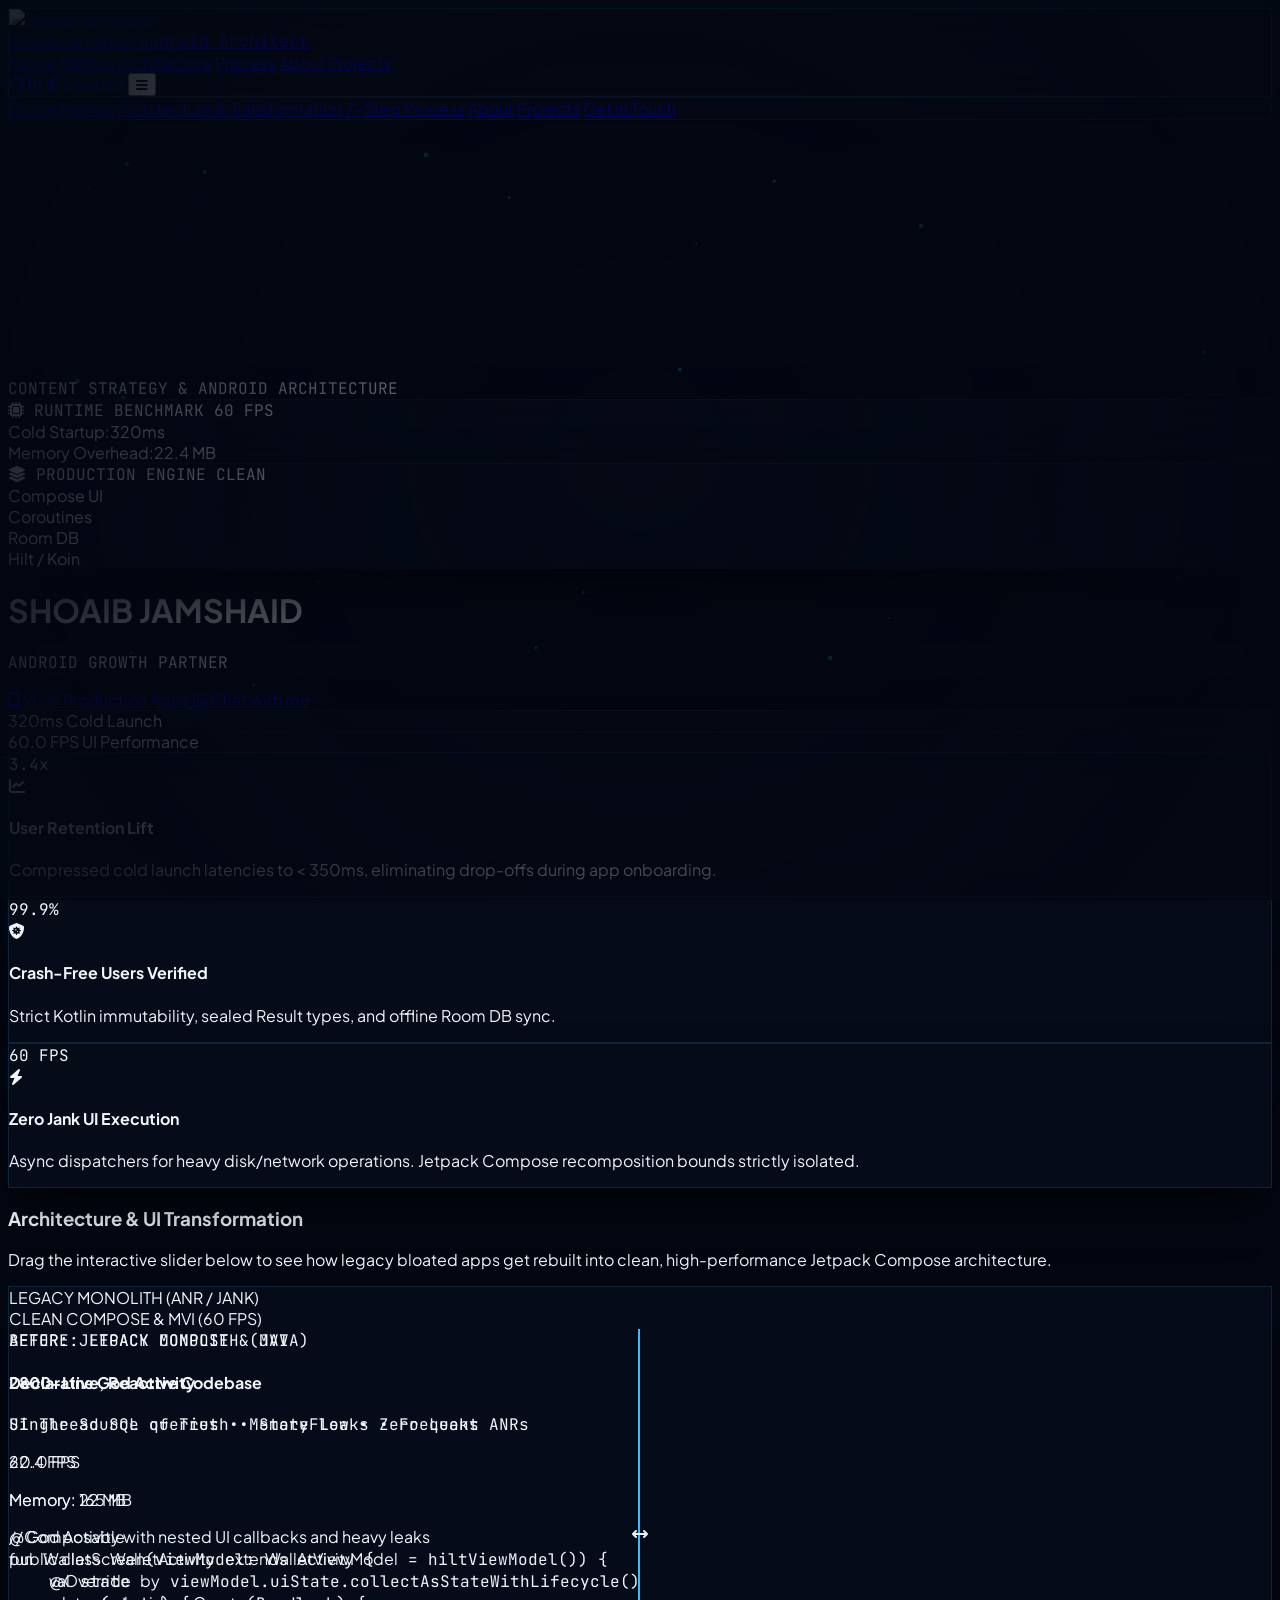
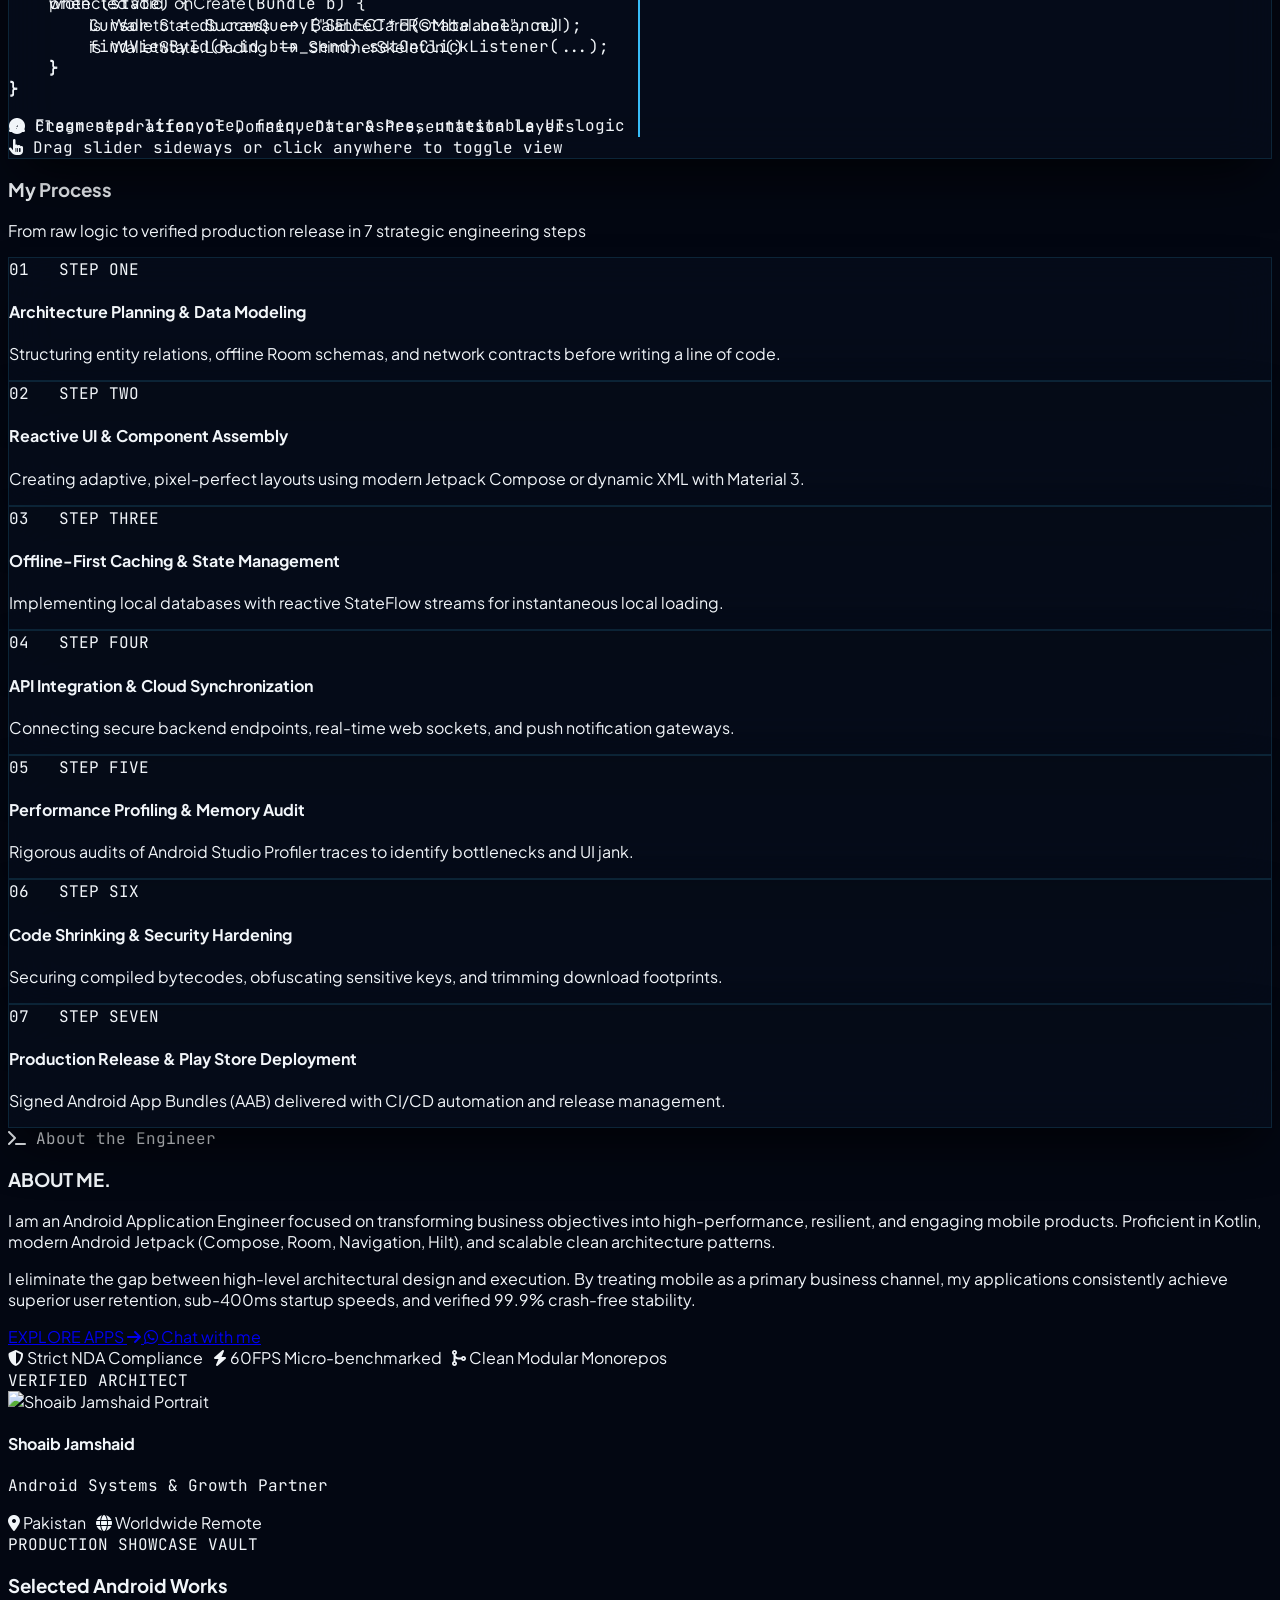
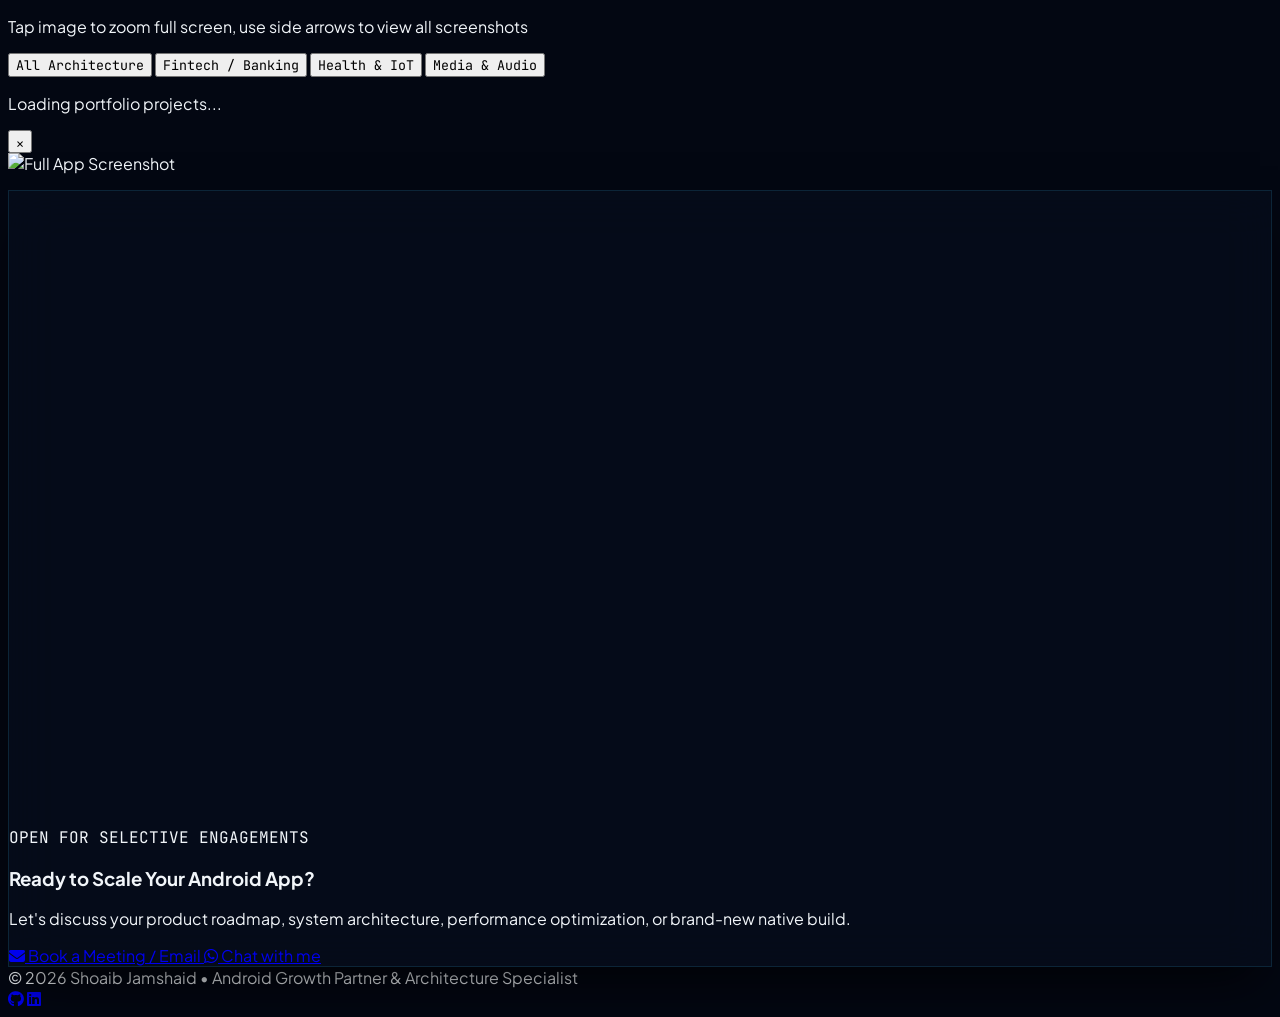
==== index.html @ c0a4a9dd "Update index.html" ====
<!DOCTYPE html>
<html lang="en" class="scroll-smooth">
<head>
  <meta charset="UTF-8">
  <meta name="viewport" content="width=device-width, initial-scale=1.0">
  <title>Shoaib Jamshaid | Android Architect & Mobile Engineer</title>
  
  <link rel="preconnect" href="https://fonts.googleapis.com">
  <link rel="preconnect" href="https://fonts.gstatic.com" crossorigin>
  <link href="https://fonts.googleapis.com/css2?family=JetBrains+Mono:ital,wght@0,300;0,400;0,500;0,700;1,400&family=Plus+Jakarta+Sans:wght@300;400;500;600;700;800;900&display=swap" rel="stylesheet">
  <link rel="stylesheet" href="https://cdnjs.cloudflare.com/ajax/libs/font-awesome/6.5.1/css/all.min.css">
  
  <script src="https://cdn.tailwindcss.com"></script>
  <link rel="stylesheet" href="style.css">
</head>
<body class="relative min-h-screen text-slate-100 selection:bg-cyan-500/30 selection:text-cyan-200 bg-[#030712]">

  <!-- Interactive Background Canvas -->
  <canvas id="bg-canvas" class="fixed inset-0 w-full h-full pointer-events-none z-0"></canvas>

  <!-- Ambient Glow Orbs -->
  <div class="fixed top-12 left-1/4 w-[480px] h-[480px] bg-sky-500/10 rounded-full blur-[140px] pointer-events-none z-0"></div>
  <div class="fixed top-96 right-1/4 w-[520px] h-[520px] bg-indigo-500/10 rounded-full blur-[150px] pointer-events-none z-0"></div>
  <div class="fixed bottom-24 left-1/3 w-[560px] h-[560px] bg-emerald-500/5 rounded-full blur-[160px] pointer-events-none z-0"></div>

  <!-- 1. Floating Pill Navbar -->
  <div class="fixed top-4 sm:top-6 inset-x-0 z-50 flex justify-center px-3 sm:px-6">
    <nav class="pill-navbar flex items-center justify-between w-full max-w-5xl px-3.5 sm:px-6 py-2.5 rounded-full">
      
      <a href="#home" class="flex items-center gap-2.5 sm:gap-3 group">
        <div class="relative w-8 h-8 sm:w-9 sm:h-9 rounded-full overflow-hidden border border-cyan-400/50 shadow-md group-hover:border-cyan-300 transition">
          <img id="nav-dp" src="https://via.placeholder.com/150" 
               alt="Shoaib Jamshaid" 
               class="w-full h-full object-cover">
          <span class="absolute bottom-0 right-0 w-2.5 h-2.5 bg-emerald-400 border-2 border-slate-900 rounded-full"></span>
        </div>
        <div class="flex flex-col text-left">
          <span id="nav-name" class="font-extrabold text-xs sm:text-sm tracking-wider text-white uppercase group-hover:text-cyan-400 transition">Shoaib Jamshaid</span>
          <span id="nav-title" class="text-[9px] font-mono text-cyan-400/90 tracking-tight">Android Architect</span>
        </div>
      </a>

      <!-- Desktop Nav Items -->
      <div class="hidden lg:flex items-center space-x-7 text-xs font-semibold text-slate-300">
        <a href="#home" class="hover:text-cyan-400 transition">Home</a>
        <a href="#metrics" class="hover:text-cyan-400 transition">Metrics</a>
        <a href="#comparison" class="hover:text-cyan-400 transition">Architecture</a>
        <a href="#process" class="hover:text-cyan-400 transition">Process</a>
        <a href="#about" class="hover:text-cyan-400 transition">About</a>
        <a href="#projects" class="hover:text-cyan-400 transition">Projects</a>
      </div>

      <!-- Quick Action / Socials -->
      <div class="flex items-center gap-2 sm:gap-2.5">
        <a id="nav-github" href="#" target="_blank" rel="noopener noreferrer" title="GitHub" class="w-7 h-7 sm:w-8 sm:h-8 rounded-full bg-slate-800/90 border border-slate-700/80 flex items-center justify-center text-xs text-slate-200 hover:text-white hover:border-cyan-400 hover:bg-slate-700 transition">
          <i class="fa-brands fa-github"></i>
        </a>
        <a id="nav-linkedin" href="#" target="_blank" rel="noopener noreferrer" title="LinkedIn" class="w-7 h-7 sm:w-8 sm:h-8 rounded-full bg-slate-800/90 border border-slate-700/80 flex items-center justify-center text-xs text-sky-400 hover:text-sky-300 hover:border-sky-400 hover:bg-slate-700 transition">
          <i class="fa-brands fa-linkedin-in"></i>
        </a>
        <a href="#contact" class="hidden sm:inline-flex items-center gap-1.5 px-3.5 py-1.5 rounded-full bg-cyan-500/20 border border-cyan-400/40 text-cyan-300 text-xs font-semibold hover:bg-cyan-500 hover:text-slate-950 transition">
          <i class="fa-solid fa-bolt text-[10px]"></i> Contact
        </a>
        <button id="mobile-menu-btn" class="lg:hidden w-8 h-8 rounded-full bg-slate-800/90 border border-slate-700 flex items-center justify-center text-cyan-400 text-xs">
          <i class="fa-solid fa-bars"></i>
        </button>
      </div>

    </nav>
  </div>

  <!-- Mobile Dropdown Menu -->
  <div id="mobile-menu" class="fixed top-20 inset-x-4 z-40 hidden flex-col glass-card rounded-2xl p-5 space-y-3 text-center text-sm font-semibold lg:hidden shadow-2xl backdrop-blur-2xl">
    <a href="#home" class="py-2 text-slate-200 hover:text-cyan-400 transition" onclick="toggleMobileMenu()">Home</a>
    <a href="#metrics" class="py-2 text-slate-200 hover:text-cyan-400 transition" onclick="toggleMobileMenu()">Metrics</a>
    <a href="#comparison" class="py-2 text-slate-200 hover:text-cyan-400 transition" onclick="toggleMobileMenu()">Architecture & Transformation</a>
    <a href="#process" class="py-2 text-slate-200 hover:text-cyan-400 transition" onclick="toggleMobileMenu()">7-Step Process</a>
    <a href="#about" class="py-2 text-slate-200 hover:text-cyan-400 transition" onclick="toggleMobileMenu()">About</a>
    <a href="#projects" class="py-2 text-slate-200 hover:text-cyan-400 transition" onclick="toggleMobileMenu()">Projects</a>
    <a href="#contact" class="py-2 text-cyan-400 font-bold" onclick="toggleMobileMenu()">Get in Touch</a>
  </div>

  <!-- Main Content Wrapper -->
  <div class="relative z-10">

    <!-- 2. Hero Section: Fullscreen Responsive Background Video -->
    <header id="home" class="relative w-full min-h-screen flex flex-col justify-center items-center text-center px-4 sm:px-6 pt-24 pb-16 overflow-hidden">
      
      <!-- Video Background -->
      <video autoplay loop muted playsinline webkit-playsinline preload="auto" class="hero-video-bg">
        <source src="hero-bg.mp4" type="video/mp4">
        Your browser does not support HTML5 video.
      </video>

      <!-- Video Vignette & Gradients Overlay -->
      <div class="hero-video-overlay"></div>
      <div class="absolute inset-0 bg-gradient-to-t from-[#030712] via-transparent to-[#030712]/80 z-10 pointer-events-none"></div>

      <!-- Flowing Sine Wave Lines -->
      <svg class="absolute inset-x-0 top-1/2 -translate-y-1/2 w-full h-44 sm:h-52 pointer-events-none opacity-40 z-10" viewBox="0 0 1000 200" preserveAspectRatio="none">
        <path class="wave-line" d="M0,100 C150,20 350,180 500,100 C650,20 850,180 1000,100" fill="none" stroke="#38bdf8" stroke-width="2"/>
        <path class="wave-line" d="M0,110 C200,180 350,20 500,110 C650,200 800,20 1000,110" fill="none" stroke="#818cf8" stroke-width="1.5" style="animation-delay: -4s;"/>
        <path class="wave-line" d="M0,90 C180,30 320,170 500,90 C680,10 820,170 1000,90" fill="none" stroke="#10b981" stroke-width="1" style="animation-delay: -7s;"/>
      </svg>

      <!-- Foreground Content -->
      <div class="relative z-20 w-full max-w-6xl mx-auto flex flex-col items-center">
        
        <div class="inline-flex items-center gap-2 px-3.5 py-1.5 rounded-full bg-slate-900/80 text-[10px] sm:text-[11px] font-mono text-cyan-300 mb-6 backdrop-blur-md shadow-lg shadow-cyan-950/60 border border-cyan-500/20">
          <span class="w-2 h-2 rounded-full bg-emerald-400 animate-pulse"></span>
          CONTENT STRATEGY & ANDROID ARCHITECTURE
        </div>

        <!-- Left HUD Card (Desktop) -->
        <div class="hidden xl:block absolute -left-2 top-8 w-64 hud-card rounded-2xl p-4 text-left shadow-2xl animate-float-left z-30 pointer-events-none">
          <div class="flex justify-between items-center text-[10px] text-slate-400 mb-2 pb-1.5 border-b border-slate-800/60">
            <span class="text-cyan-400 font-bold flex items-center gap-1.5 font-mono">
              <i class="fa-solid fa-microchip"></i> RUNTIME BENCHMARK
            </span>
            <span class="text-emerald-400 bg-emerald-500/10 px-1.5 py-0.5 rounded font-mono font-bold text-[9px]">60 FPS</span>
          </div>
          <div class="space-y-2 text-[10px] font-mono text-slate-300">
            <div>
              <div class="flex justify-between mb-0.5"><span>Cold Startup:</span><span class="text-cyan-300 font-bold">320ms</span></div>
              <div class="w-full bg-slate-900 h-1 rounded-full overflow-hidden">
                <div class="bg-gradient-to-r from-cyan-500 to-emerald-400 h-full w-[88%]"></div>
              </div>
            </div>
            <div>
              <div class="flex justify-between mb-0.5"><span>Memory Overhead:</span><span class="text-emerald-300 font-bold">22.4 MB</span></div>
              <div class="w-full bg-slate-900 h-1 rounded-full overflow-hidden">
                <div class="bg-emerald-400 h-full w-[30%]"></div>
              </div>
            </div>
          </div>
        </div>

        <!-- Right HUD Card (Desktop) -->
        <div class="hidden xl:block absolute -right-2 bottom-6 w-64 hud-card rounded-2xl p-4 text-left shadow-2xl animate-float-right z-30 pointer-events-none">
          <div class="flex justify-between items-center text-[10px] text-slate-400 mb-2 pb-1.5 border-b border-slate-800/60">
            <span class="text-indigo-400 font-bold flex items-center gap-1.5 font-mono">
              <i class="fa-solid fa-layer-group"></i> PRODUCTION ENGINE
            </span>
            <span class="text-indigo-300 bg-indigo-500/20 px-1.5 py-0.5 rounded font-mono font-bold text-[9px]">CLEAN</span>
          </div>
          <div class="grid grid-cols-2 gap-1.5 text-[9px] font-mono">
            <div class="bg-slate-900/90 p-1.5 rounded-lg text-center text-cyan-400 font-bold">Compose UI</div>
            <div class="bg-slate-900/90 p-1.5 rounded-lg text-center text-emerald-400 font-bold">Coroutines</div>
            <div class="bg-slate-900/90 p-1.5 rounded-lg text-center text-violet-400 font-bold">Room DB</div>
            <div class="bg-slate-900/90 p-1.5 rounded-lg text-center text-amber-400 font-bold">Hilt / Koin</div>
          </div>
        </div>

        <!-- Center Commands & Dominant Typography -->
        <div class="max-w-3xl mx-auto px-2">
          
          <h1 class="text-4xl sm:text-6xl md:text-7xl lg:text-8xl font-black uppercase tracking-tight text-white mb-2 drop-shadow-[0_15px_30px_rgba(0,0,0,0.9)]">
            <span id="hero-name">SHOAIB JAMSHAID</span>
          </h1>

          <p id="hero-title" class="text-xs sm:text-sm md:text-base font-bold tracking-[0.25em] text-cyan-400 mb-4 uppercase font-mono drop-shadow">
            ANDROID GROWTH PARTNER
          </p>

          <div id="skills-list" class="flex flex-wrap justify-center items-center gap-2.5 sm:gap-3 text-xs sm:text-sm text-slate-200 font-medium mb-8">
            <!-- Dynamically populated from Firebase / JS -->
          </div>

          <div class="flex flex-wrap justify-center items-center gap-3 sm:gap-4">
            <a href="#projects" class="px-7 sm:px-9 py-3 sm:py-3.5 rounded-full bg-gradient-to-r from-cyan-400 via-sky-500 to-blue-600 hover:opacity-95 text-slate-950 font-black text-xs sm:text-sm tracking-wide shadow-xl shadow-cyan-500/25 transition transform hover:-translate-y-0.5 flex items-center gap-2">
              <i class="fa-solid fa-mobile-screen text-base"></i> View Production Apps
            </a>
            <a id="hero-whatsapp" href="#" target="_blank" rel="noopener noreferrer" class="px-7 sm:px-9 py-3 sm:py-3.5 rounded-full bg-slate-900/90 border border-slate-700/80 hover:border-emerald-400 text-emerald-400 font-bold text-xs sm:text-sm tracking-wide transition transform hover:-translate-y-0.5 flex items-center gap-2 backdrop-blur-md shadow-lg">
              <i class="fa-brands fa-whatsapp text-lg"></i> Chat with me
            </a>
          </div>

        </div>

      </div>

      <!-- Mobile/Tablet Quick Metrics Ribbon -->
      <div class="xl:hidden w-full max-w-lg mx-auto mt-10 grid grid-cols-2 gap-2 font-mono text-[10px] text-slate-300 relative z-20">
        <div class="hud-card p-2 rounded-xl text-center border border-slate-800/80">
          <span class="text-cyan-400 block font-bold">320ms</span> Cold Launch
        </div>
        <div class="hud-card p-2 rounded-xl text-center border border-slate-800/80">
          <span class="text-emerald-400 block font-bold">60.0 FPS</span> UI Performance
        </div>
      </div>

    </header>

    <!-- 3. Key Metrics Section -->
    <section id="metrics" class="max-w-6xl mx-auto px-4 sm:px-6 py-12">
      <div class="grid grid-cols-1 md:grid-cols-3 gap-6">
        
        <div class="glass-card rounded-3xl p-6 sm:p-8 flex flex-col justify-between border-t-2 border-t-cyan-400 shadow-xl relative overflow-hidden group">
          <div class="flex items-center justify-between mb-4">
            <span class="text-4xl sm:text-5xl font-black text-cyan-400 tracking-tight font-mono">3.4x</span>
            <div class="w-12 h-12 rounded-2xl bg-cyan-500/10 border border-cyan-500/20 flex items-center justify-center text-cyan-400 text-xl group-hover:scale-110 transition">
              <i class="fa-solid fa-chart-line"></i>
            </div>
          </div>
          <div>
            <h4 class="text-base font-extrabold text-white mb-1">User Retention Lift</h4>
            <p class="text-xs text-slate-400 leading-relaxed">Compressed cold launch latencies to &lt; 350ms, eliminating drop-offs during app onboarding.</p>
          </div>
        </div>

        <div class="glass-card rounded-3xl p-6 sm:p-8 flex flex-col justify-between border-t-2 border-t-indigo-400 shadow-xl relative overflow-hidden group">
          <div class="flex items-center justify-between mb-4">
            <span class="text-4xl sm:text-5xl font-black text-indigo-400 tracking-tight font-mono">99.9%</span>
            <div class="w-12 h-12 rounded-2xl bg-indigo-500/10 border border-indigo-500/20 flex items-center justify-center text-indigo-400 text-xl group-hover:scale-110 transition">
              <i class="fa-solid fa-shield-virus"></i>
            </div>
          </div>
          <div>
            <h4 class="text-base font-extrabold text-white mb-1">Crash-Free Users Verified</h4>
            <p class="text-xs text-slate-400 leading-relaxed">Strict Kotlin immutability, sealed Result types, and offline Room DB sync.</p>
          </div>
        </div>

        <div class="glass-card rounded-3xl p-6 sm:p-8 flex flex-col justify-between border-t-2 border-t-emerald-400 shadow-xl relative overflow-hidden group">
          <div class="flex items-center justify-between mb-4">
            <span class="text-4xl sm:text-5xl font-black text-emerald-400 tracking-tight font-mono">60 FPS</span>
            <div class="w-12 h-12 rounded-2xl bg-emerald-500/10 border border-emerald-500/20 flex items-center justify-center text-emerald-400 text-xl group-hover:scale-110 transition">
              <i class="fa-solid fa-bolt"></i>
            </div>
          </div>
          <div>
            <h4 class="text-base font-extrabold text-white mb-1">Zero Jank UI Execution</h4>
            <p class="text-xs text-slate-400 leading-relaxed">Async dispatchers for heavy disk/network operations. Jetpack Compose recomposition bounds strictly isolated.</p>
          </div>
        </div>

      </div>
    </section>

    <!-- 4. Interactive Architecture Comparison Slider -->
    <section id="comparison" class="max-w-6xl mx-auto px-4 sm:px-6 py-16 sm:py-20">
      <div class="text-center mb-10 sm:mb-12">
        <h3 class="text-3xl sm:text-4xl font-black text-white uppercase tracking-tight mb-2">
          Architecture & UI Transformation
        </h3>
        <p class="text-xs sm:text-sm text-slate-400 max-w-xl mx-auto">
          Drag the interactive slider below to see how legacy bloated apps get rebuilt into clean, high-performance Jetpack Compose architecture.
        </p>
      </div>

      <div class="glass-card rounded-3xl p-3 sm:p-5 border border-cyan-500/20 shadow-2xl relative">
        <div class="flex flex-wrap items-center justify-between px-3 sm:px-4 py-2 border-b border-slate-800 text-[11px] font-mono text-slate-400 mb-3 gap-2">
          <div class="flex items-center gap-2">
            <span class="w-2.5 h-2.5 rounded-full bg-rose-500"></span>
            <span class="text-rose-400 font-bold">LEGACY MONOLITH (ANR / JANK)</span>
          </div>
          <div class="flex items-center gap-2">
            <span class="text-emerald-400 font-bold">CLEAN COMPOSE & MVI (60 FPS)</span>
            <span class="w-2.5 h-2.5 rounded-full bg-emerald-400"></span>
          </div>
        </div>

        <div id="comparison-box" class="comparison-container w-full h-[380px] sm:h-[440px] rounded-2xl bg-slate-950 relative overflow-hidden cursor-ew-resize">
          
          <!-- AFTER Layer -->
          <div class="absolute inset-0 w-full h-full p-5 sm:p-8 flex flex-col justify-between bg-gradient-to-br from-slate-950 via-slate-900 to-emerald-950/40 text-left">
            <div class="flex justify-between items-start">
              <div>
                <span class="px-2.5 py-1 rounded bg-emerald-500/20 text-emerald-400 border border-emerald-500/30 text-[10px] font-mono font-bold tracking-wider uppercase">
                  AFTER: JETPACK COMPOSE & MVI
                </span>
                <h4 class="text-xl sm:text-2xl font-black text-white mt-2">Declarative, Reactive Codebase</h4>
                <p class="text-xs text-slate-300 font-mono mt-0.5">Single Source of Truth &bull; StateFlow &bull; Zero Leaks</p>
              </div>
              <div class="text-right font-mono text-xs hidden sm:block">
                <span class="text-emerald-400 font-bold text-lg">60.0 FPS</span>
                <p class="text-[10px] text-slate-400">Memory: 22 MB</p>
              </div>
            </div>

            <pre class="bg-slate-950/90 border border-emerald-500/30 rounded-xl p-3.5 sm:p-4 text-[10px] sm:text-[11px] font-mono text-emerald-300/90 overflow-x-auto shadow-inner">
<code><span class="text-indigo-400">@Composable</span>
<span class="text-cyan-400">fun</span> <span class="text-amber-300">WalletScreen</span>(viewModel: <span class="text-sky-300">WalletViewModel</span> = hiltViewModel()) {
    <span class="text-cyan-400">val</span> state <span class="text-cyan-400">by</span> viewModel.uiState.collectAsStateWithLifecycle()
    <span class="text-cyan-400">when</span> (state) {
        <span class="text-indigo-400">is</span> <span class="text-sky-300">WalletState.Success</span> -> <span class="text-amber-300">BalanceCard</span>(state.balance)
        <span class="text-indigo-400">is</span> <span class="text-sky-300">WalletState.Loading</span> -> <span class="text-amber-300">ShimmerSkeleton</span>()
    }
}</code></pre>

            <div class="flex items-center gap-2 text-xs font-mono text-emerald-400">
              <i class="fa-solid fa-check-circle"></i> Clean separation of Domain, Data & Presentation Layers
            </div>
          </div>

          <!-- BEFORE Layer -->
          <div id="comparison-before" class="comparison-before bg-gradient-to-br from-slate-950 via-slate-900 to-rose-950/40 p-5 sm:p-8 flex flex-col justify-between text-left">
            <div class="w-[500px] sm:w-[800px] flex justify-between items-start">
              <div>
                <span class="px-2.5 py-1 rounded bg-rose-500/20 text-rose-400 border border-rose-500/30 text-[10px] font-mono font-bold tracking-wider uppercase">
                  BEFORE: LEGACY MONOLITH (JAVA)
                </span>
                <h4 class="text-xl sm:text-2xl font-black text-rose-200 mt-2">2800-Line God Activity</h4>
                <p class="text-xs text-rose-300/80 font-mono mt-0.5">UI Thread SQL queries &bull; Memory Leaks &bull; Frequent ANRs</p>
              </div>
              <div class="text-right font-mono text-xs hidden sm:block pr-6">
                <span class="text-rose-400 font-bold text-lg">22.4 FPS</span>
                <p class="text-[10px] text-rose-300">Memory: 165 MB</p>
              </div>
            </div>

            <pre class="w-[500px] sm:w-[800px] bg-slate-950/95 border border-rose-500/30 rounded-xl p-3.5 sm:p-4 text-[10px] sm:text-[11px] font-mono text-rose-300/80 overflow-x-auto shadow-inner">
<code><span class="text-rose-400">// God Activity with nested UI callbacks and heavy leaks</span>
<span class="text-cyan-400">public class</span> <span class="text-amber-300">WalletActivity</span> <span class="text-cyan-400">extends</span> <span class="text-sky-300">Activity</span> {
    <span class="text-rose-400">@Override</span>
    <span class="text-cyan-400">protected void</span> <span class="text-amber-300">onCreate</span>(Bundle b) {
        Cursor c = db.rawQuery(<span class="text-emerald-400">"SELECT * FROM balance"</span>, <span class="text-indigo-400">null</span>);
        findViewById(R.id.btn_send).setOnClickListener(...);
    }
}</code></pre>

            <div class="flex items-center gap-2 text-xs font-mono text-rose-400">
              <i class="fa-solid fa-triangle-exclamation"></i> Fragmented lifecycle, frequent crashes, untestable UI logic
            </div>
          </div>

          <div id="comparison-handle" class="comparison-handle flex items-center justify-center pointer-events-none">
            <div class="w-10 h-10 rounded-full bg-cyan-400 text-slate-950 flex items-center justify-center shadow-lg shadow-cyan-400/60 border-2 border-white text-xs font-black">
              <i class="fa-solid fa-arrows-left-right"></i>
            </div>
          </div>

        </div>

        <div class="text-center mt-3 text-[11px] font-mono text-slate-500">
          <i class="fa-solid fa-hand-pointer mr-1 text-cyan-400"></i> Drag slider sideways or click anywhere to toggle view
        </div>
      </div>
    </section>

    <!-- 5. "My Process" (7 Steps Transparent Timeline) -->
    <section id="process" class="max-w-4xl mx-auto px-4 sm:px-6 py-20 relative">
      <div class="text-center mb-16">
        <h3 class="text-3xl sm:text-5xl font-black text-white tracking-tight uppercase mb-2">My Process</h3>
        <p class="text-xs sm:text-sm text-slate-400 font-medium">From raw logic to verified production release in 7 strategic engineering steps</p>
      </div>

      <div class="relative space-y-7">
        <div class="glass-card rounded-2xl p-6 sm:p-8 border-l-4 border-l-cyan-400 relative z-10">
          <span class="text-[11px] font-bold px-2.5 py-1 rounded bg-cyan-500/20 text-cyan-400 tracking-wider font-mono">01 &nbsp; STEP ONE</span>
          <h4 class="text-base sm:text-lg font-bold text-white mt-1">Architecture Planning & Data Modeling</h4>
          <p class="text-xs sm:text-sm text-slate-400 mt-1 mb-4 leading-relaxed">Structuring entity relations, offline Room schemas, and network contracts before writing a line of code.</p>
        </div>

        <div class="glass-card rounded-2xl p-6 sm:p-8 border-l-4 border-l-blue-400 sm:ml-10 relative z-10">
          <span class="text-[11px] font-bold px-2.5 py-1 rounded bg-blue-500/20 text-blue-400 tracking-wider font-mono">02 &nbsp; STEP TWO</span>
          <h4 class="text-base sm:text-lg font-bold text-white mt-1">Reactive UI & Component Assembly</h4>
          <p class="text-xs sm:text-sm text-slate-400 mt-1 mb-4 leading-relaxed">Creating adaptive, pixel-perfect layouts using modern Jetpack Compose or dynamic XML with Material 3.</p>
        </div>

        <div class="glass-card rounded-2xl p-6 sm:p-8 border-l-4 border-l-indigo-400 relative z-10">
          <span class="text-[11px] font-bold px-2.5 py-1 rounded bg-indigo-500/20 text-indigo-400 tracking-wider font-mono">03 &nbsp; STEP THREE</span>
          <h4 class="text-base sm:text-lg font-bold text-white mt-1">Offline-First Caching & State Management</h4>
          <p class="text-xs sm:text-sm text-slate-400 mt-1 mb-4 leading-relaxed">Implementing local databases with reactive StateFlow streams for instantaneous local loading.</p>
        </div>

        <div class="glass-card rounded-2xl p-6 sm:p-8 border-l-4 border-l-purple-400 sm:ml-10 relative z-10">
          <span class="text-[11px] font-bold px-2.5 py-1 rounded bg-purple-500/20 text-purple-400 tracking-wider font-mono">04 &nbsp; STEP FOUR</span>
          <h4 class="text-base sm:text-lg font-bold text-white mt-1">API Integration & Cloud Synchronization</h4>
          <p class="text-xs sm:text-sm text-slate-400 mt-1 mb-4 leading-relaxed">Connecting secure backend endpoints, real-time web sockets, and push notification gateways.</p>
        </div>

        <div class="glass-card rounded-2xl p-6 sm:p-8 border-l-4 border-l-pink-400 relative z-10">
          <span class="text-[11px] font-bold px-2.5 py-1 rounded bg-pink-500/20 text-pink-400 tracking-wider font-mono">05 &nbsp; STEP FIVE</span>
          <h4 class="text-base sm:text-lg font-bold text-white mt-1">Performance Profiling & Memory Audit</h4>
          <p class="text-xs sm:text-sm text-slate-400 mt-1 mb-4 leading-relaxed">Rigorous audits of Android Studio Profiler traces to identify bottlenecks and UI jank.</p>
        </div>

        <div class="glass-card rounded-2xl p-6 sm:p-8 border-l-4 border-l-amber-400 sm:ml-10 relative z-10">
          <span class="text-[11px] font-bold px-2.5 py-1 rounded bg-amber-500/20 text-amber-400 tracking-wider font-mono">06 &nbsp; STEP SIX</span>
          <h4 class="text-base sm:text-lg font-bold text-white mt-1">Code Shrinking & Security Hardening</h4>
          <p class="text-xs sm:text-sm text-slate-400 mt-1 mb-4 leading-relaxed">Securing compiled bytecodes, obfuscating sensitive keys, and trimming download footprints.</p>
        </div>

        <div class="glass-card rounded-2xl p-6 sm:p-8 border-l-4 border-l-emerald-400 relative z-10">
          <span class="text-[11px] font-bold px-2.5 py-1 rounded bg-emerald-500/20 text-emerald-400 tracking-wider font-mono">07 &nbsp; STEP SEVEN</span>
          <h4 class="text-base sm:text-lg font-bold text-white mt-1">Production Release & Play Store Deployment</h4>
          <p class="text-xs sm:text-sm text-slate-400 mt-1 mb-4 leading-relaxed">Signed Android App Bundles (AAB) delivered with CI/CD automation and release management.</p>
        </div>
      </div>
    </section>

    <!-- 6. "About Me" Section -->
    <section id="about" class="max-w-6xl mx-auto px-4 sm:px-6 py-20">
      <div class="grid grid-cols-1 lg:grid-cols-12 gap-10 lg:gap-12 items-center">
        
        <div class="lg:col-span-7 space-y-5">
          <div class="inline-flex items-center gap-2 text-xs font-mono text-cyan-400 tracking-wider uppercase">
            <i class="fa-solid fa-terminal"></i> About the Engineer
          </div>
          <h3 class="text-3xl sm:text-5xl font-black text-white uppercase tracking-tight">
            ABOUT ME.
          </h3>
          <p id="about-detailed-text" class="text-slate-300 text-sm sm:text-base leading-relaxed">
            I am an Android Application Engineer focused on transforming business objectives into high-performance, resilient, and engaging mobile products. Proficient in Kotlin, modern Android Jetpack (Compose, Room, Navigation, Hilt), and scalable clean architecture patterns.
          </p>
          <p class="text-slate-400 text-xs sm:text-sm leading-relaxed">
            I eliminate the gap between high-level architectural design and execution. By treating mobile as a primary business channel, my applications consistently achieve superior user retention, sub-400ms startup speeds, and verified 99.9% crash-free stability.
          </p>

          <div class="flex flex-wrap items-center gap-4 pt-2">
            <a href="#projects" class="px-6 py-3 rounded-full bg-amber-400 hover:bg-amber-300 text-slate-950 font-bold text-xs sm:text-sm transition flex items-center gap-2 shadow-lg shadow-amber-400/20">
              EXPLORE APPS <i class="fa-solid fa-arrow-right"></i>
            </a>
            <a id="about-chat-btn" href="#" target="_blank" rel="noopener noreferrer" class="px-6 py-3 rounded-full bg-slate-900/80 border border-slate-700 hover:border-emerald-400 text-emerald-400 font-semibold text-xs sm:text-sm transition flex items-center gap-2 backdrop-blur-md">
              <i class="fa-brands fa-whatsapp text-base"></i> Chat with me
            </a>
          </div>

          <div class="flex flex-wrap items-center gap-4 sm:gap-6 text-[11px] text-slate-400 pt-3 font-mono">
            <span><i class="fa-solid fa-shield-halved text-cyan-400 mr-1.5"></i> Strict NDA Compliance</span>
            <span><i class="fa-solid fa-bolt text-emerald-400 mr-1.5"></i> 60FPS Micro-benchmarked</span>
            <span><i class="fa-solid fa-code-merge text-indigo-400 mr-1.5"></i> Clean Modular Monorepos</span>
          </div>
        </div>

        <!-- Right: Developer ID Card -->
        <div class="lg:col-span-5 flex justify-center">
          <div class="relative w-full max-w-sm rounded-3xl p-3.5 bg-gradient-to-b from-cyan-500/20 via-slate-800/40 to-slate-950 border border-slate-800 shadow-2xl backdrop-blur-xl">
            
            <div class="absolute top-6 right-6 z-10 px-3 py-1 rounded-full bg-emerald-950/85 border border-emerald-500/40 text-emerald-400 text-[10px] font-bold font-mono flex items-center gap-1.5 shadow-lg backdrop-blur-md">
              <span class="w-2 h-2 rounded-full bg-emerald-400 animate-pulse"></span> VERIFIED ARCHITECT
            </div>

            <div class="h-96 w-full rounded-2xl overflow-hidden bg-slate-950 border border-slate-800/80 relative group">
              <img id="about-portrait-img" src="https://via.placeholder.com/600" 
                   alt="Shoaib Jamshaid Portrait" 
                   class="w-full h-full object-cover group-hover:scale-105 transition duration-500">
              <div class="absolute inset-0 bg-gradient-to-t from-slate-950 via-transparent to-transparent"></div>
            </div>

            <div class="p-3 text-center">
              <h4 id="about-card-name" class="font-extrabold text-base text-white tracking-wide">Shoaib Jamshaid</h4>
              <p id="about-card-title" class="text-xs text-cyan-400 font-mono mt-0.5">Android Systems & Growth Partner</p>
              <div class="mt-3 pt-3 border-t border-slate-800 flex justify-center gap-4 text-slate-400 text-xs font-mono">
                <span><i class="fa-solid fa-location-dot text-rose-400 mr-1"></i> Pakistan</span>
                <span><i class="fa-solid fa-globe text-cyan-400 mr-1"></i> Worldwide Remote</span>
              </div>
            </div>

          </div>
        </div>

      </div>
    </section>

    <!-- 7. Dynamic Projects Showcase Section -->
    <section id="projects" class="max-w-7xl mx-auto px-4 sm:px-6 py-20">
      <div class="text-center mb-10">
        <div class="inline-block px-3.5 py-1 rounded-full bg-cyan-950/60 border border-cyan-800 text-[11px] text-cyan-300 mb-2 font-mono uppercase tracking-wider">
          PRODUCTION SHOWCASE VAULT
        </div>
        <h3 class="text-3xl sm:text-4xl font-extrabold text-white">Selected Android Works</h3>
        <p class="text-xs sm:text-sm text-slate-400 mt-1">Tap image to zoom full screen, use side arrows to view all screenshots</p>
      </div>

      <!-- Filter Tabs -->
      <div class="flex flex-wrap justify-center gap-2 mb-10">
        <button onclick="filterProjects('all')" class="filter-btn active px-4 py-1.5 rounded-full text-xs font-mono font-semibold bg-cyan-500 text-slate-950 border border-cyan-400 transition" data-filter="all">All Architecture</button>
        <button onclick="filterProjects('fintech')" class="filter-btn px-4 py-1.5 rounded-full text-xs font-mono font-semibold bg-slate-900 text-slate-300 border border-slate-800 hover:border-cyan-400 transition" data-filter="fintech">Fintech / Banking</button>
        <button onclick="filterProjects('iot')" class="filter-btn px-4 py-1.5 rounded-full text-xs font-mono font-semibold bg-slate-900 text-slate-300 border border-slate-800 hover:border-cyan-400 transition" data-filter="iot">Health & IoT</button>
        <button onclick="filterProjects('media')" class="filter-btn px-4 py-1.5 rounded-full text-xs font-mono font-semibold bg-slate-900 text-slate-300 border border-slate-800 hover:border-cyan-400 transition" data-filter="media">Media & Audio</button>
      </div>

      <!-- Projects Dynamic Grid -->
      <div id="projects-container" class="grid grid-cols-1 md:grid-cols-2 lg:grid-cols-3 gap-8 items-start">
        <p class="col-span-full text-center text-slate-500 py-12">Loading portfolio projects...</p>
      </div>
    </section>

    <!-- Fullscreen Zoom Modal -->
    <div id="image-viewer-modal" class="fixed inset-0 z-50 bg-black/95 hidden items-center justify-center p-4 backdrop-blur-xl" onclick="closeViewer()">
      <button onclick="closeViewer()" class="absolute top-6 right-8 text-slate-400 hover:text-white text-4xl transition leading-none z-50">
        &times;
      </button>
      <div class="relative max-w-5xl max-h-[92vh] flex flex-col items-center" onclick="event.stopPropagation()">
        <img id="viewer-img" src="" alt="Full App Screenshot" class="max-w-full max-h-[80vh] object-contain rounded-2xl border border-slate-700/80 shadow-2xl">
        <p id="viewer-caption" class="text-xs sm:text-sm font-mono text-cyan-300 mt-4 tracking-wide font-medium bg-slate-900/90 px-4 py-2 rounded-full border border-slate-700"></p>
      </div>
    </div>

    <!-- 8. Call to Action Section -->
    <section id="contact" class="max-w-4xl mx-auto px-4 sm:px-6 py-24 text-center relative">
      <div class="glass-card rounded-3xl p-8 sm:p-16 border border-cyan-500/30 shadow-2xl relative overflow-hidden">
        
        <svg class="absolute inset-0 w-full h-full pointer-events-none opacity-30" viewBox="0 0 800 400" preserveAspectRatio="none">
          <path class="wave-line" d="M 0,200 Q 200,80 400,200 T 800,200" fill="none" stroke="#38bdf8" stroke-width="2.5"/>
          <path class="wave-line" d="M 0,220 Q 200,320 400,220 T 800,220" fill="none" stroke="#818cf8" stroke-width="1.8" style="animation-delay: -3s;"/>
          <path class="wave-line" d="M 0,180 Q 200,100 400,240 T 800,180" fill="none" stroke="#34d399" stroke-width="1.5" style="animation-delay: -6s;"/>
        </svg>

        <div class="relative z-10">
          <div class="inline-flex items-center gap-2 px-3.5 py-1 rounded-full bg-cyan-950/80 border border-cyan-800 text-[11px] font-mono text-cyan-400 mb-4">
            <span class="w-2 h-2 rounded-full bg-emerald-400 animate-pulse"></span> OPEN FOR SELECTIVE ENGAGEMENTS
          </div>

          <h3 class="text-3xl sm:text-5xl font-black text-white tracking-tight mb-4">
            Ready to Scale Your Android App?
          </h3>
          <p class="text-slate-400 text-xs sm:text-sm max-w-lg mx-auto mb-8 leading-relaxed">
            Let's discuss your product roadmap, system architecture, performance optimization, or brand-new native build.
          </p>

          <div class="flex flex-wrap justify-center items-center gap-4 mb-8">
            <a id="cta-email-btn" href="#" class="px-7 sm:px-8 py-3.5 rounded-full bg-gradient-to-r from-cyan-400 via-sky-500 to-blue-600 hover:opacity-95 text-slate-950 font-black text-xs sm:text-sm transition shadow-lg shadow-cyan-500/30 flex items-center gap-2">
              <i class="fa-solid fa-envelope"></i> Book a Meeting / Email
            </a>
            <a id="cta-whatsapp-btn" href="#" target="_blank" rel="noopener noreferrer" class="px-7 sm:px-8 py-3.5 rounded-full bg-slate-900/90 border border-slate-700 hover:border-emerald-400 text-emerald-400 font-bold text-xs sm:text-sm tracking-wide transition flex items-center gap-2 backdrop-blur-md">
              <i class="fa-brands fa-whatsapp text-lg"></i> Chat with me
            </a>
          </div>

          <div class="flex flex-wrap justify-center gap-3 sm:gap-4 text-xs font-mono text-slate-400" id="contact-info"></div>
        </div>

      </div>
    </section>

    <!-- Footer -->
    <footer class="text-center py-10 text-xs text-slate-500 border-t border-slate-900/80 flex flex-col sm:flex-row justify-between items-center max-w-6xl mx-auto px-6 gap-4">
      <span>&copy; 2026 Shoaib Jamshaid &bull; Android Growth Partner & Architecture Specialist</span>
      <div class="flex gap-4 text-slate-400 text-base" id="footer-socials">
        <a id="footer-github" href="#" target="_blank" rel="noopener noreferrer" class="hover:text-cyan-400 transition" aria-label="GitHub"><i class="fa-brands fa-github"></i></a>
        <a id="footer-linkedin" href="#" target="_blank" rel="noopener noreferrer" class="hover:text-cyan-400 transition" aria-label="LinkedIn"><i class="fa-brands fa-linkedin"></i></a>
      </div>
    </footer>

  </div>

  <!-- Background Canvas & Slider Engine -->
  <script>
    const canvas = document.getElementById('bg-canvas');
    const ctx = canvas.getContext('2d');
    let width = canvas.width = window.innerWidth;
    let height = canvas.height = window.innerHeight;

    let mouse = { x: width / 2, y: height / 2, radius: 150 };

    window.addEventListener('resize', () => {
      width = canvas.width = window.innerWidth;
      height = canvas.height = window.innerHeight;
    });

    window.addEventListener('mousemove', (e) => {
      mouse.x = e.clientX;
      mouse.y = e.clientY;
    });

    const particles = [];
    const count = 45;
    for (let i = 0; i < count; i++) {
      particles.push({
        x: Math.random() * width,
        y: Math.random() * height,
        vx: (Math.random() - 0.5) * 0.45,
        vy: (Math.random() - 0.5) * 0.45,
        radius: Math.random() * 1.6 + 0.8
      });
    }

    function animateBg() {
      ctx.clearRect(0, 0, width, height);

      for (let i = 0; i < count; i++) {
        for (let j = i + 1; j < count; j++) {
          const dx = particles[i].x - particles[j].x;
          const dy = particles[i].y - particles[j].y;
          const dist = Math.sqrt(dx * dx + dy * dy);

          if (dist < 140) {
            ctx.strokeStyle = `rgba(56, 189, 248, ${0.15 * (1 - dist / 140)})`;
            ctx.lineWidth = 0.75;
            ctx.beginPath();
            ctx.moveTo(particles[i].x, particles[i].y);
            ctx.lineTo(particles[j].x, particles[j].y);
            ctx.stroke();
          }
        }
      }

      particles.forEach(p => {
        p.x += p.vx;
        p.y += p.vy;

        if (p.x < 0 || p.x > width) p.vx *= -1;
        if (p.y < 0 || p.y > height) p.vy *= -1;

        const dx = mouse.x - p.x;
        const dy = mouse.y - p.y;
        const dist = Math.sqrt(dx * dx + dy * dy);
        if (dist < mouse.radius) {
          p.x -= (dx / dist) * 0.4;
          p.y -= (dy / dist) * 0.4;
        }

        ctx.fillStyle = 'rgba(56, 189, 248, 0.4)';
        ctx.beginPath();
        ctx.arc(p.x, p.y, p.radius, 0, Math.PI * 2);
        ctx.fill();
      });

      requestAnimationFrame(animateBg);
    }
    animateBg();

    // Comparison slider
    const compBox = document.getElementById('comparison-box');
    const compBefore = document.getElementById('comparison-before');
    const compHandle = document.getElementById('comparison-handle');
    let isDragging = false;

    function updateSlider(xPos) {
      const rect = compBox.getBoundingClientRect();
      let pos = (xPos - rect.left) / rect.width;
      if (pos < 0.05) pos = 0.05;
      if (pos > 0.95) pos = 0.95;
      const percentage = pos * 100;
      compBefore.style.width = `${percentage}%`;
      compHandle.style.left = `${percentage}%`;
    }

    compBox.addEventListener('mousedown', (e) => {
      isDragging = true;
      updateSlider(e.clientX);
    });

    window.addEventListener('mouseup', () => { isDragging = false; });
    window.addEventListener('mousemove', (e) => {
      if (!isDragging) return;
      updateSlider(e.clientX);
    });

    compBox.addEventListener('touchstart', (e) => {
      isDragging = true;
      updateSlider(e.touches[0].clientX);
    }, { passive: true });

    window.addEventListener('touchend', () => { isDragging = false; });
    window.addEventListener('touchmove', (e) => {
      if (!isDragging) return;
      updateSlider(e.touches[0].clientX);
    }, { passive: true });

    // Mobile menu
    function toggleMobileMenu() {
      const menu = document.getElementById('mobile-menu');
      menu.classList.toggle('hidden');
      menu.classList.toggle('flex');
    }
    document.getElementById('mobile-menu-btn').addEventListener('click', toggleMobileMenu);

    // Fullscreen viewer
    window.openViewer = function(src, caption) {
      const modal = document.getElementById('image-viewer-modal');
      const img = document.getElementById('viewer-img');
      const cap = document.getElementById('viewer-caption');
      img.src = src;
      cap.textContent = caption;
      modal.classList.remove('hidden');
      modal.classList.add('flex');
    };

    window.closeViewer = function() {
      const modal = document.getElementById('image-viewer-modal');
      modal.classList.add('hidden');
      modal.classList.remove('flex');
    };

    window.addEventListener('keydown', (e) => {
      if (e.key === 'Escape') closeViewer();
    });
  </script>

  <script type="module" src="app.js"></script>
</body>
</html>
---- style.css ----
@import url('https://fonts.googleapis.com/css2?family=Plus+Jakarta+Sans:wght@300;400;500;600;700;800;900&family=JetBrains+Mono:wght@400;500;700&display=swap');

* {
  font-family: 'Plus Jakarta Sans', sans-serif;
  scroll-behavior: smooth;
  box-sizing: border-box;
}

code, pre, .font-mono {
  font-family: 'JetBrains Mono', monospace;
}

body {
  background-color: #030712;
  color: #f1f5f9;
  overflow-x: hidden;
}

/* Custom Scrollbar */
::-webkit-scrollbar {
  width: 7px;
}
::-webkit-scrollbar-track {
  background: #030712;
}
::-webkit-scrollbar-thumb {
  background: #1e293b;
  border-radius: 9999px;
}
::-webkit-scrollbar-thumb:hover {
  background: #38bdf8;
}

/* Background Matrix Canvas */
#bg-canvas {
  position: fixed;
  top: 0;
  left: 0;
  width: 100vw;
  height: 100vh;
  z-index: 0;
  pointer-events: none;
}

/* Seamless Glassmorphism Cards */
.glass-card {
  background: rgba(8, 14, 28, 0.72);
  backdrop-filter: blur(24px);
  -webkit-backdrop-filter: blur(24px);
  border: 1px solid rgba(56, 189, 248, 0.14);
  box-shadow: 0 25px 50px -12px rgba(0, 0, 0, 0.75);
  transition: all 0.35s cubic-bezier(0.16, 1, 0.3, 1);
}
.glass-card:hover {
  border-color: rgba(56, 189, 248, 0.35);
  box-shadow: 0 30px 60px -10px rgba(56, 189, 248, 0.15);
  transform: translateY(-3px);
}

/* Floating Pill Navigation Bar */
.pill-navbar {
  background: rgba(6, 11, 23, 0.85);
  border: 1px solid rgba(56, 189, 248, 0.22);
  backdrop-filter: blur(28px);
  -webkit-backdrop-filter: blur(28px);
  box-shadow: 0 16px 36px -6px rgba(0, 0, 0, 0.85), 0 0 24px -4px rgba(56, 189, 248, 0.15);
}

/* HUD Telemetry Widgets (Stroke-Free, Modern Look) */
.hud-card {
  background: rgba(6, 12, 26, 0.85);
  backdrop-filter: blur(20px);
  -webkit-backdrop-filter: blur(20px);
  box-shadow: 0 20px 45px rgba(0, 0, 0, 0.85), inset 0 1px 0 rgba(255, 255, 255, 0.05);
}

/* Seamless Video Layer */
.hero-video-bg {
  position: absolute;
  top: 0;
  left: 0;
  width: 100%;
  height: 100%;
  object-fit: cover;
  object-position: 70% center;
  z-index: 0;
}

.hero-video-overlay {
  position: absolute;
  inset: 0;
  background: radial-gradient(circle at center, rgba(3, 7, 18, 0.45) 0%, rgba(3, 7, 18, 0.88) 85%);
  z-index: 1;
}

/* Flowing Sine Waves */
.wave-line {
  stroke-dasharray: 1200;
  stroke-dashoffset: 1200;
  animation: waveFlow 12s ease-in-out infinite alternate;
}
@keyframes waveFlow {
  0% { stroke-dashoffset: 1200; opacity: 0.2; }
  50% { opacity: 0.7; }
  100% { stroke-dashoffset: 0; opacity: 0.3; }
}

/* Smooth Floating Animations */
@keyframes floatSlow {
  0%, 100% { transform: translateY(0px) rotate(0deg); }
  50% { transform: translateY(-8px) rotate(0.4deg); }
}
@keyframes floatReverse {
  0%, 100% { transform: translateY(0px) rotate(0deg); }
  50% { transform: translateY(8px) rotate(-0.5deg); }
}
.animate-float-left {
  animation: floatSlow 6s ease-in-out infinite;
}
.animate-float-right {
  animation: floatReverse 7s ease-in-out infinite;
}

/* Split Slider Controls */
.comparison-container {
  position: relative;
  overflow: hidden;
  user-select: none;
}
.comparison-before {
  position: absolute;
  top: 0;
  left: 0;
  width: 50%;
  height: 100%;
  overflow: hidden;
  z-index: 10;
  border-right: 2px solid #38bdf8;
}
.comparison-handle {
  position: absolute;
  top: 50%;
  left: 50%;
  transform: translate(-50%, -50%);
  z-index: 25;
  cursor: ew-resize;
}
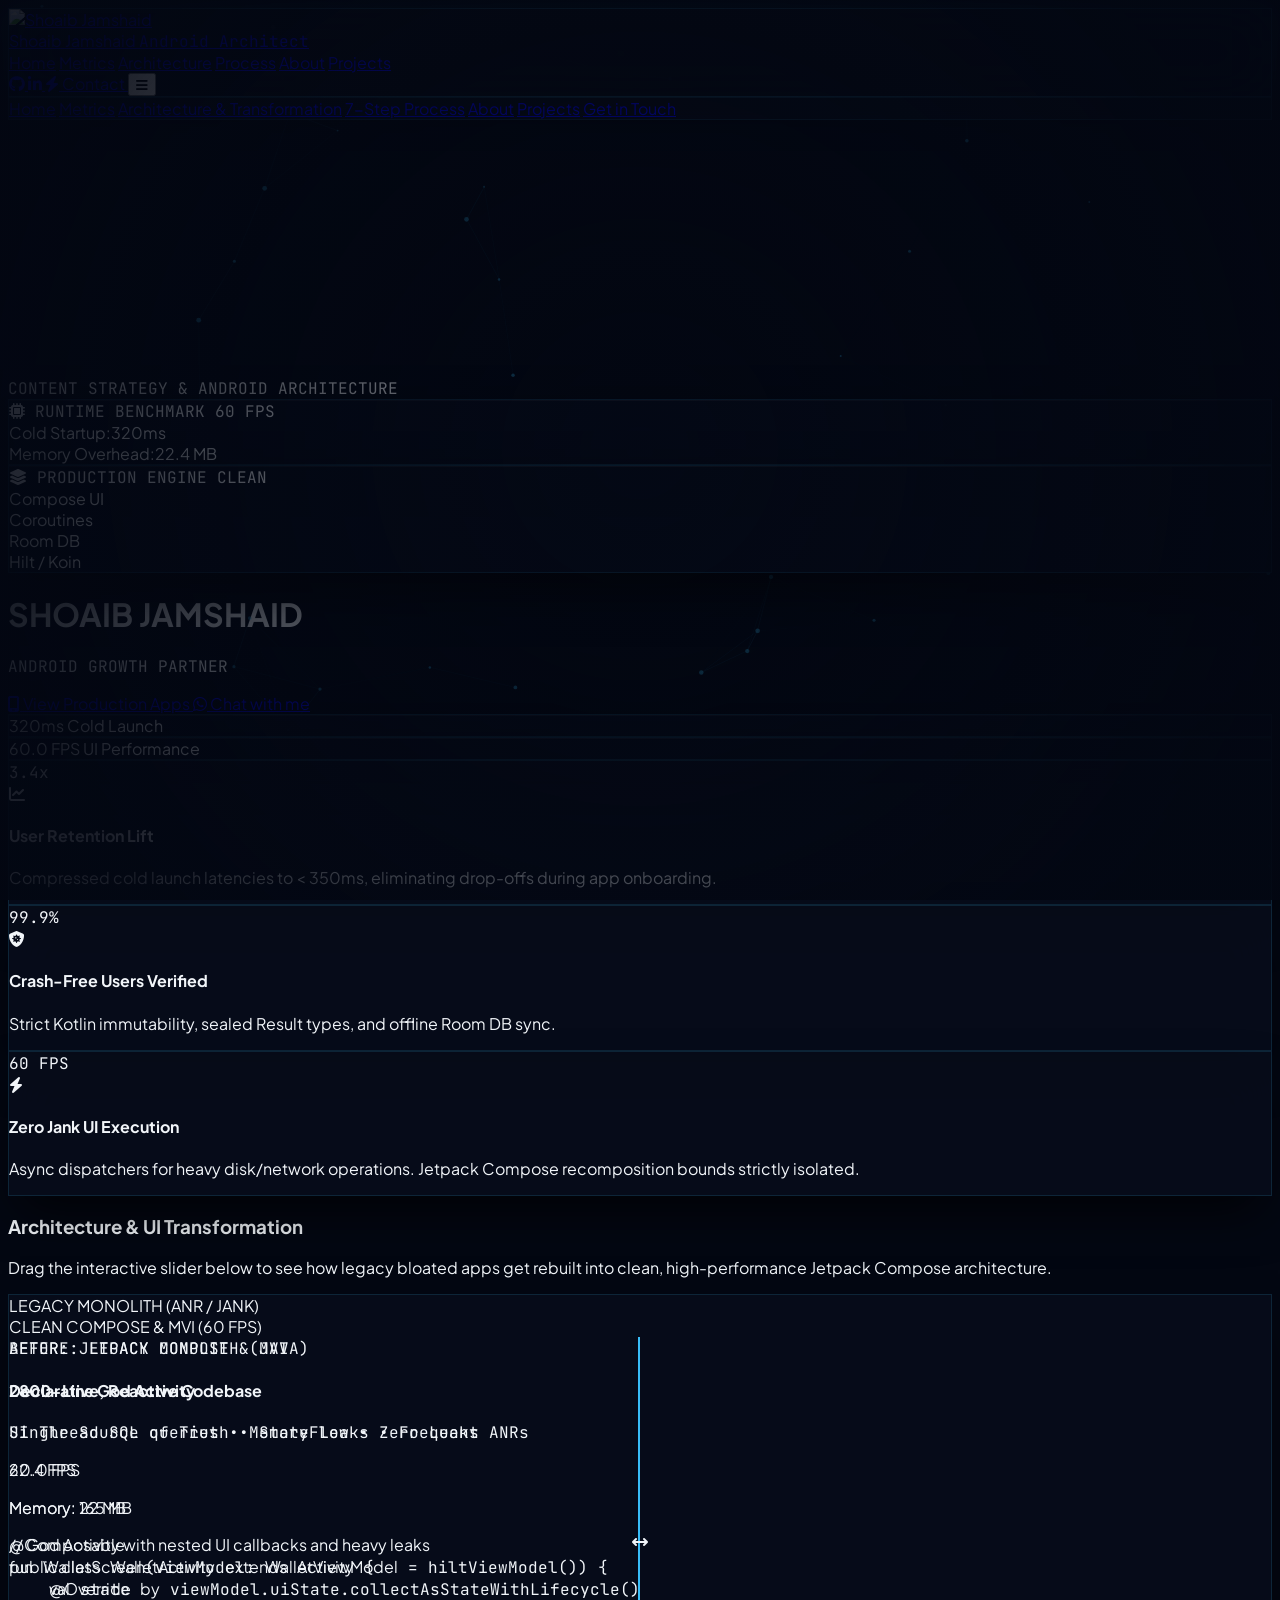
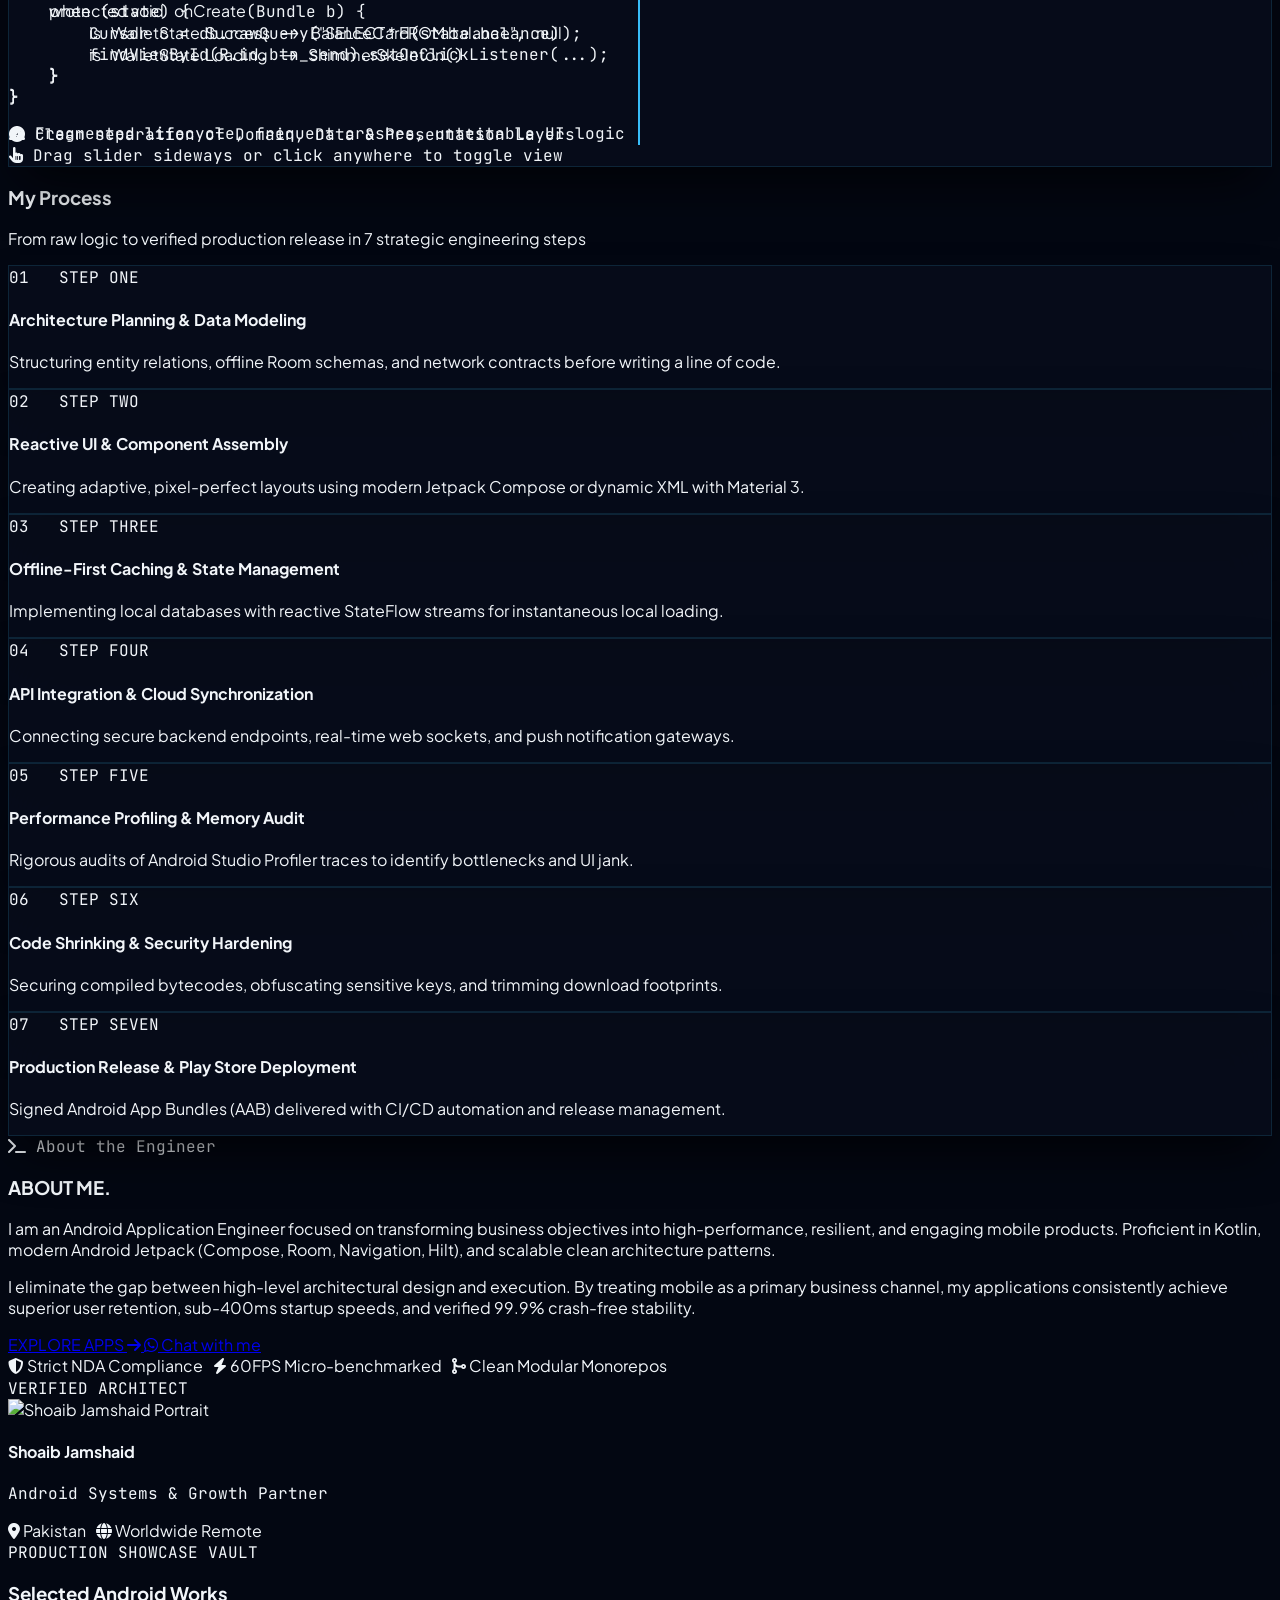
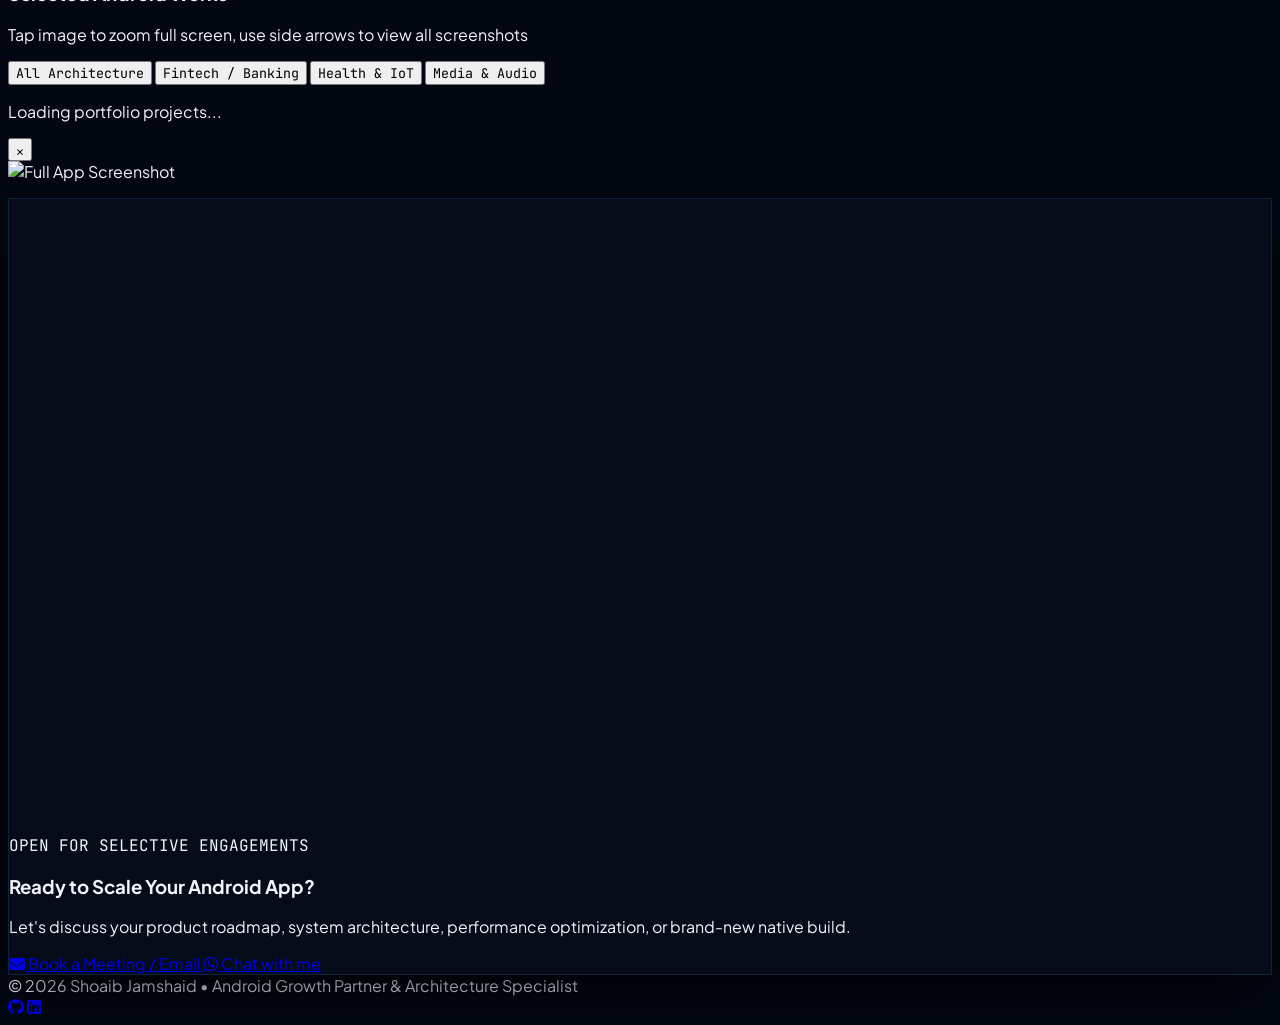
==== commit 766d50ab: "Update index.html" ====
--- a/index.html
+++ b/index.html
@@ -15,7 +15,7 @@
 </head>
 <body class="relative min-h-screen text-slate-100 selection:bg-cyan-500/30 selection:text-cyan-200 bg-[#030712]">
 
-  <!-- Interactive Background Canvas -->
+  <!-- Interactive Background Canvas (Nasa pinakailalim) -->
   <canvas id="bg-canvas" class="fixed inset-0 w-full h-full pointer-events-none z-0"></canvas>
 
   <!-- Ambient Glow Orbs -->
@@ -87,24 +87,24 @@
     <header id="home" class="relative w-full min-h-screen flex flex-col justify-center items-center text-center px-4 sm:px-6 pt-24 pb-16 overflow-hidden">
       
       <!-- Video Background -->
-      <video autoplay loop muted playsinline webkit-playsinline preload="auto" class="hero-video-bg">
+      <video id="heroVideo" autoplay loop muted playsinline webkit-playsinline preload="auto" class="hero-video-bg">
+        <source src="backgroundVideo.mp4" type="video/mp4">
         <source src="hero-bg.mp4" type="video/mp4">
-        Your browser does not support HTML5 video.
       </video>
 
-      <!-- Video Vignette & Gradients Overlay -->
+      <!-- Video Vignette & Dark Overlay Layers -->
       <div class="hero-video-overlay"></div>
-      <div class="absolute inset-0 bg-gradient-to-t from-[#030712] via-transparent to-[#030712]/80 z-10 pointer-events-none"></div>
+      <div class="absolute inset-0 bg-gradient-to-t from-[#030712] via-transparent to-[#030712]/80 z-[2] pointer-events-none"></div>
 
       <!-- Flowing Sine Wave Lines -->
-      <svg class="absolute inset-x-0 top-1/2 -translate-y-1/2 w-full h-44 sm:h-52 pointer-events-none opacity-40 z-10" viewBox="0 0 1000 200" preserveAspectRatio="none">
+      <svg class="absolute inset-x-0 top-1/2 -translate-y-1/2 w-full h-44 sm:h-52 pointer-events-none opacity-40 z-[3]" viewBox="0 0 1000 200" preserveAspectRatio="none">
         <path class="wave-line" d="M0,100 C150,20 350,180 500,100 C650,20 850,180 1000,100" fill="none" stroke="#38bdf8" stroke-width="2"/>
         <path class="wave-line" d="M0,110 C200,180 350,20 500,110 C650,200 800,20 1000,110" fill="none" stroke="#818cf8" stroke-width="1.5" style="animation-delay: -4s;"/>
         <path class="wave-line" d="M0,90 C180,30 320,170 500,90 C680,10 820,170 1000,90" fill="none" stroke="#10b981" stroke-width="1" style="animation-delay: -7s;"/>
       </svg>
 
       <!-- Foreground Content -->
-      <div class="relative z-20 w-full max-w-6xl mx-auto flex flex-col items-center">
+      <div class="relative z-10 w-full max-w-6xl mx-auto flex flex-col items-center">
         
         <div class="inline-flex items-center gap-2 px-3.5 py-1.5 rounded-full bg-slate-900/80 text-[10px] sm:text-[11px] font-mono text-cyan-300 mb-6 backdrop-blur-md shadow-lg shadow-cyan-950/60 border border-cyan-500/20">
           <span class="w-2 h-2 rounded-full bg-emerald-400 animate-pulse"></span>
@@ -112,7 +112,7 @@
         </div>
 
         <!-- Left HUD Card (Desktop) -->
-        <div class="hidden xl:block absolute -left-2 top-8 w-64 hud-card rounded-2xl p-4 text-left shadow-2xl animate-float-left z-30 pointer-events-none">
+        <div class="hidden xl:block absolute -left-2 top-8 w-64 hud-card rounded-2xl p-4 text-left shadow-2xl animate-float-left z-20 pointer-events-none">
           <div class="flex justify-between items-center text-[10px] text-slate-400 mb-2 pb-1.5 border-b border-slate-800/60">
             <span class="text-cyan-400 font-bold flex items-center gap-1.5 font-mono">
               <i class="fa-solid fa-microchip"></i> RUNTIME BENCHMARK
@@ -136,7 +136,7 @@
         </div>
 
         <!-- Right HUD Card (Desktop) -->
-        <div class="hidden xl:block absolute -right-2 bottom-6 w-64 hud-card rounded-2xl p-4 text-left shadow-2xl animate-float-right z-30 pointer-events-none">
+        <div class="hidden xl:block absolute -right-2 bottom-6 w-64 hud-card rounded-2xl p-4 text-left shadow-2xl animate-float-right z-20 pointer-events-none">
           <div class="flex justify-between items-center text-[10px] text-slate-400 mb-2 pb-1.5 border-b border-slate-800/60">
             <span class="text-indigo-400 font-bold flex items-center gap-1.5 font-mono">
               <i class="fa-solid fa-layer-group"></i> PRODUCTION ENGINE
@@ -180,7 +180,7 @@
       </div>
 
       <!-- Mobile/Tablet Quick Metrics Ribbon -->
-      <div class="xl:hidden w-full max-w-lg mx-auto mt-10 grid grid-cols-2 gap-2 font-mono text-[10px] text-slate-300 relative z-20">
+      <div class="xl:hidden w-full max-w-lg mx-auto mt-10 grid grid-cols-2 gap-2 font-mono text-[10px] text-slate-300 relative z-10">
         <div class="hud-card p-2 rounded-xl text-center border border-slate-800/80">
           <span class="text-cyan-400 block font-bold">320ms</span> Cold Launch
         </div>
@@ -539,6 +539,17 @@
 
   <!-- Background Canvas & Slider Engine -->
   <script>
+    // Force Autoplay for Video Background
+    window.addEventListener('DOMContentLoaded', () => {
+      const v = document.getElementById('heroVideo');
+      if (v) {
+        v.muted = true;
+        v.play().catch(err => {
+          console.warn("Autoplay was prevented by browser policy:", err);
+        });
+      }
+    });
+
     const canvas = document.getElementById('bg-canvas');
     const ctx = canvas.getContext('2d');
     let width = canvas.width = window.innerWidth;
--- a/style.css
+++ b/style.css
@@ -44,7 +44,7 @@
 
 /* Seamless Glassmorphism Cards */
 .glass-card {
-  background: rgba(8, 14, 28, 0.72);
+  background: rgba(8, 14, 28, 0.75);
   backdrop-filter: blur(24px);
   -webkit-backdrop-filter: blur(24px);
   border: 1px solid rgba(56, 189, 248, 0.14);
@@ -66,9 +66,10 @@
   box-shadow: 0 16px 36px -6px rgba(0, 0, 0, 0.85), 0 0 24px -4px rgba(56, 189, 248, 0.15);
 }
 
-/* HUD Telemetry Widgets (Stroke-Free, Modern Look) */
+/* HUD Telemetry Widgets */
 .hud-card {
-  background: rgba(6, 12, 26, 0.85);
+  background: rgba(6, 12, 26, 0.88);
+  border: 1px solid rgba(56, 189, 248, 0.15);
   backdrop-filter: blur(20px);
   -webkit-backdrop-filter: blur(20px);
   box-shadow: 0 20px 45px rgba(0, 0, 0, 0.85), inset 0 1px 0 rgba(255, 255, 255, 0.05);
@@ -77,20 +78,26 @@
 /* Seamless Video Layer */
 .hero-video-bg {
   position: absolute;
-  top: 0;
-  left: 0;
+  top: 50%;
+  left: 50%;
   width: 100%;
   height: 100%;
+  min-width: 100%;
+  min-height: 100%;
+  transform: translate(-50%, -50%);
   object-fit: cover;
-  object-position: 70% center;
-  z-index: 0;
+  object-position: center;
+  z-index: 1;
+  pointer-events: none;
+  filter: contrast(1.15) brightness(0.65);
 }
 
 .hero-video-overlay {
   position: absolute;
   inset: 0;
-  background: radial-gradient(circle at center, rgba(3, 7, 18, 0.45) 0%, rgba(3, 7, 18, 0.88) 85%);
-  z-index: 1;
+  background: radial-gradient(circle at center, rgba(3, 7, 18, 0.40) 0%, rgba(3, 7, 18, 0.90) 85%);
+  z-index: 2;
+  pointer-events: none;
 }
 
 /* Flowing Sine Waves */
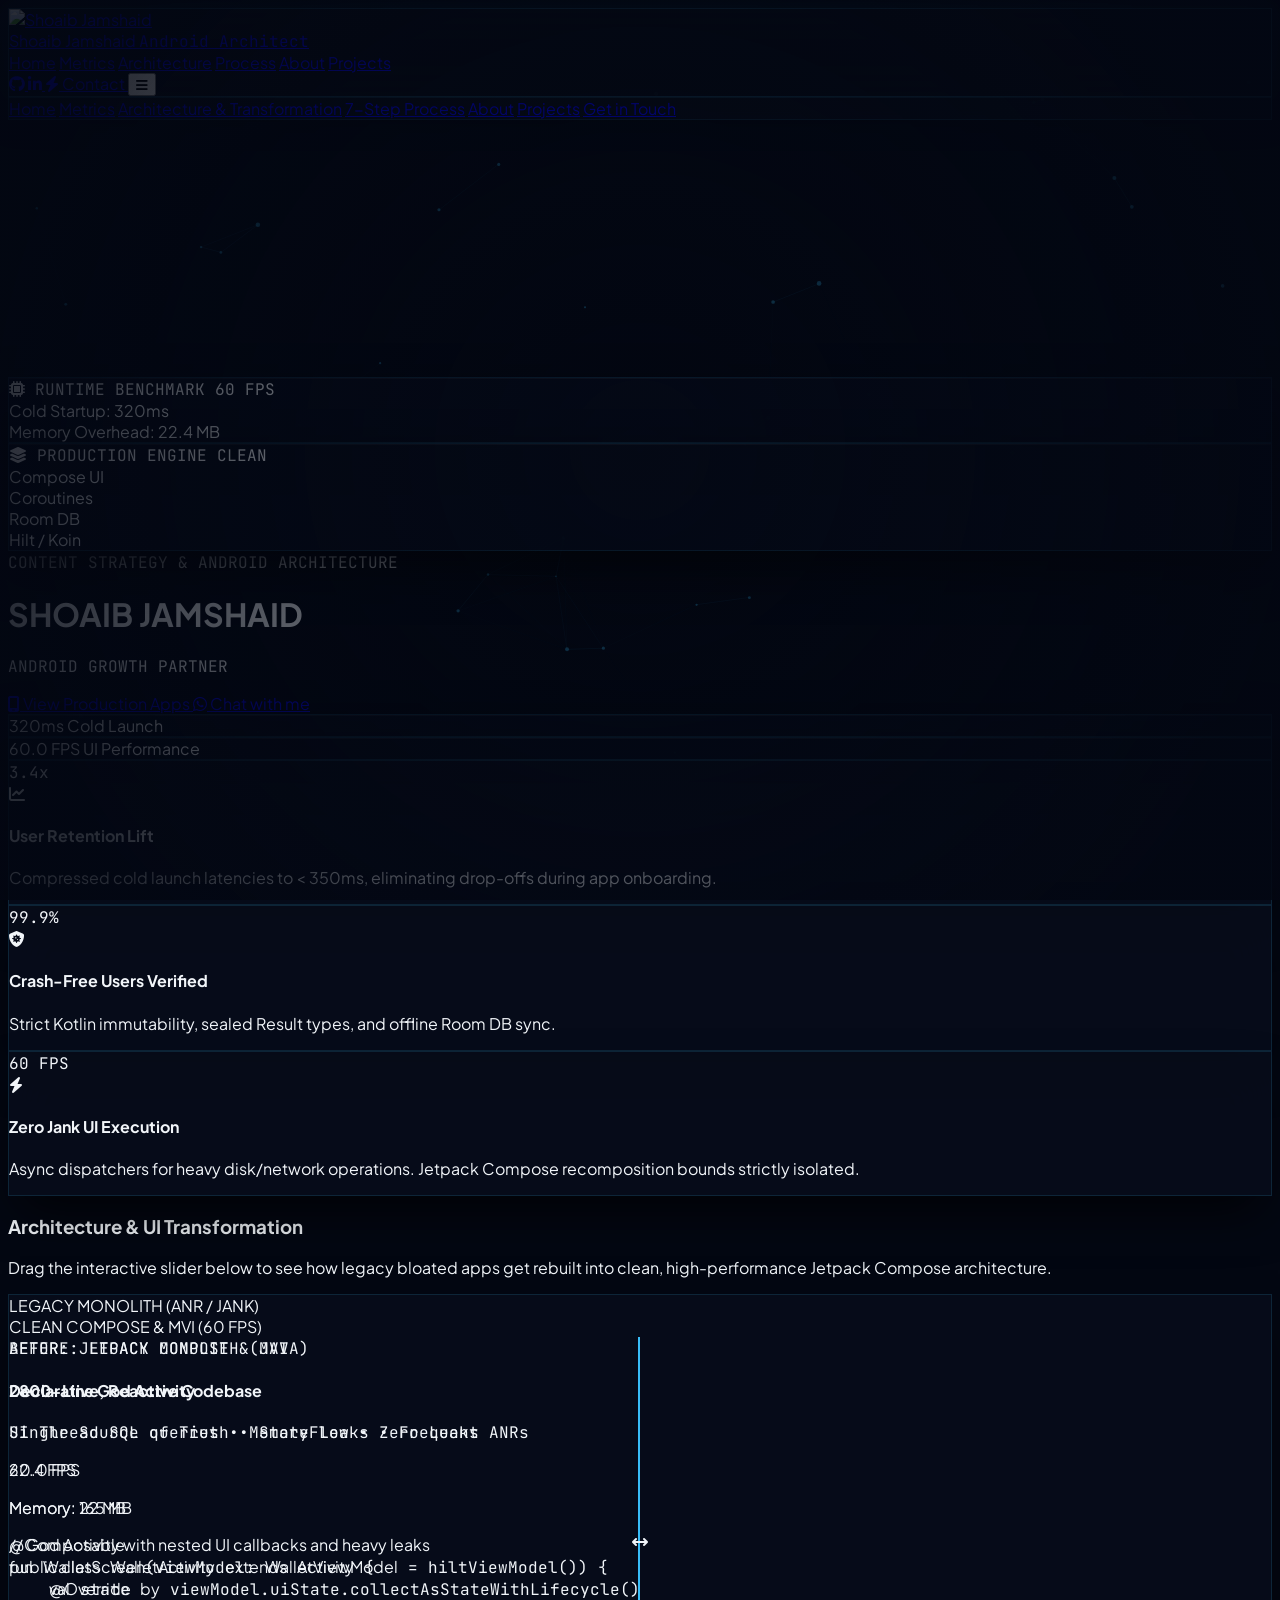
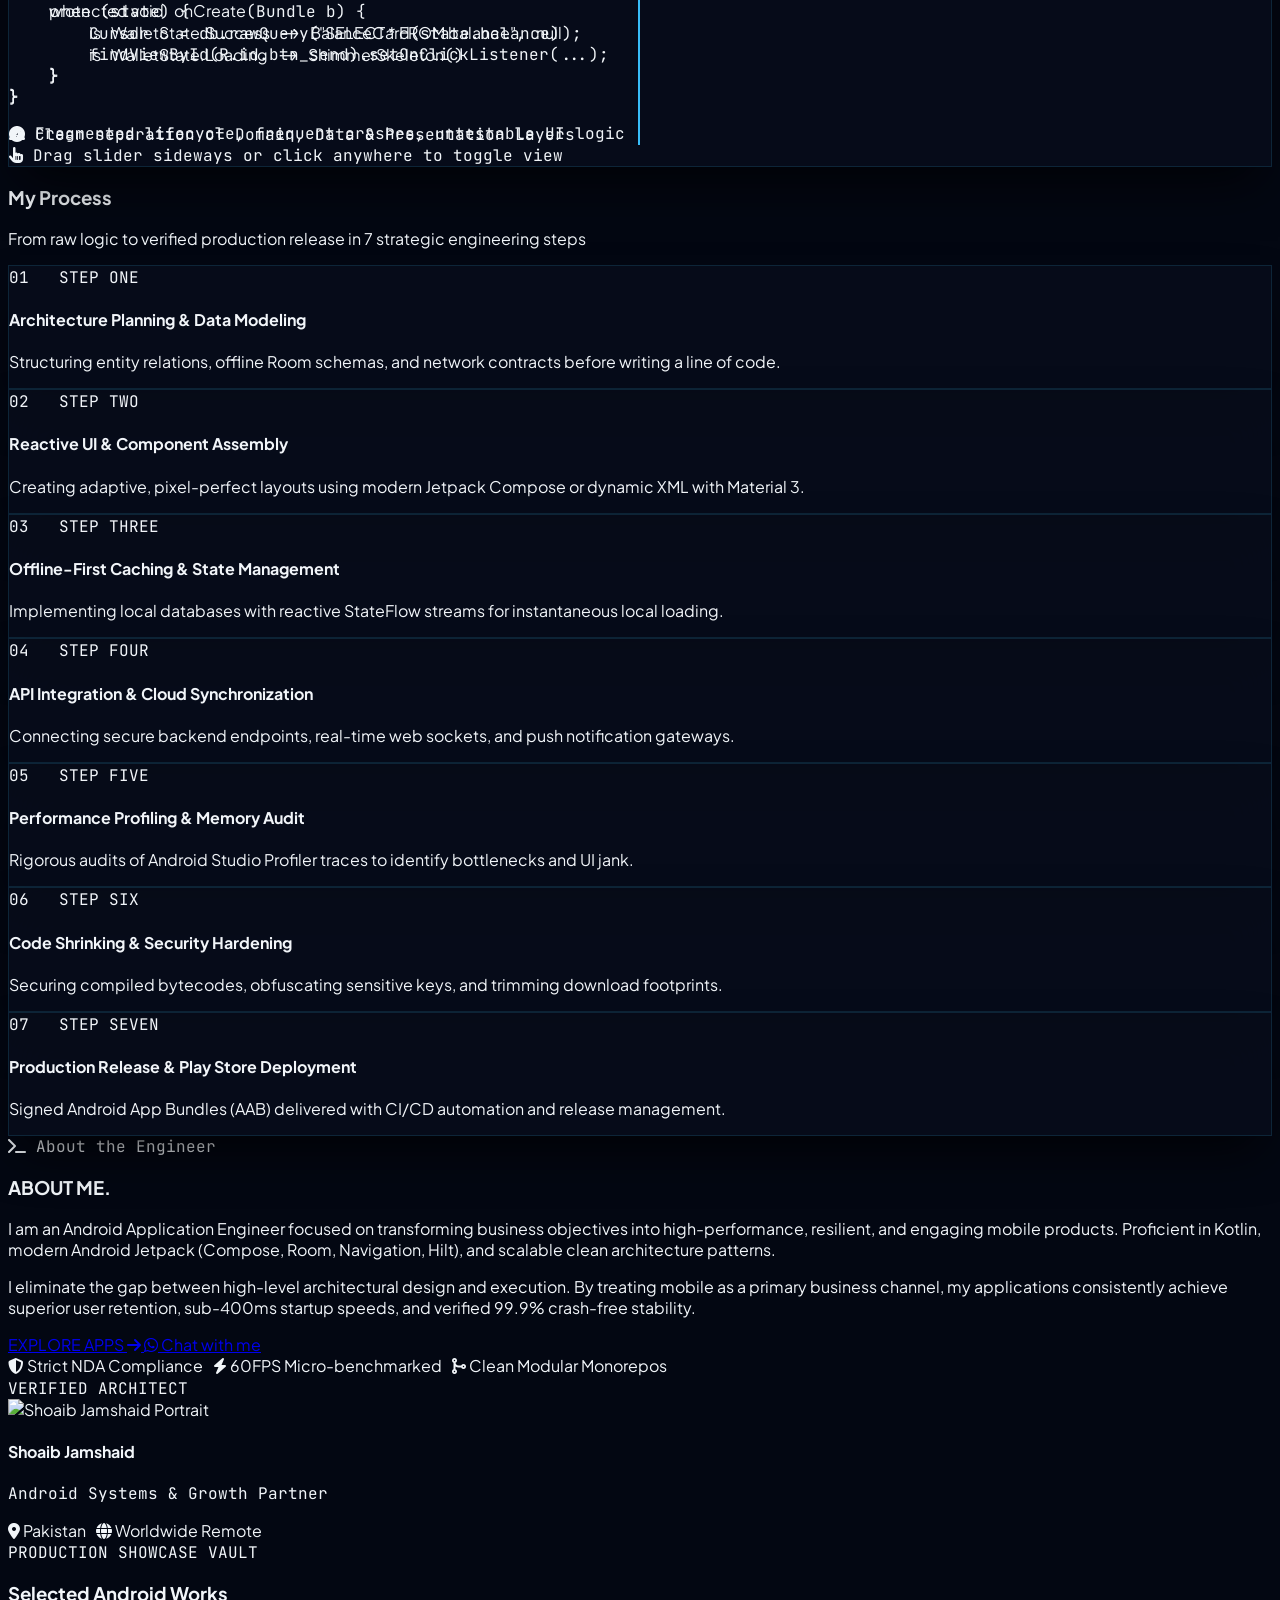
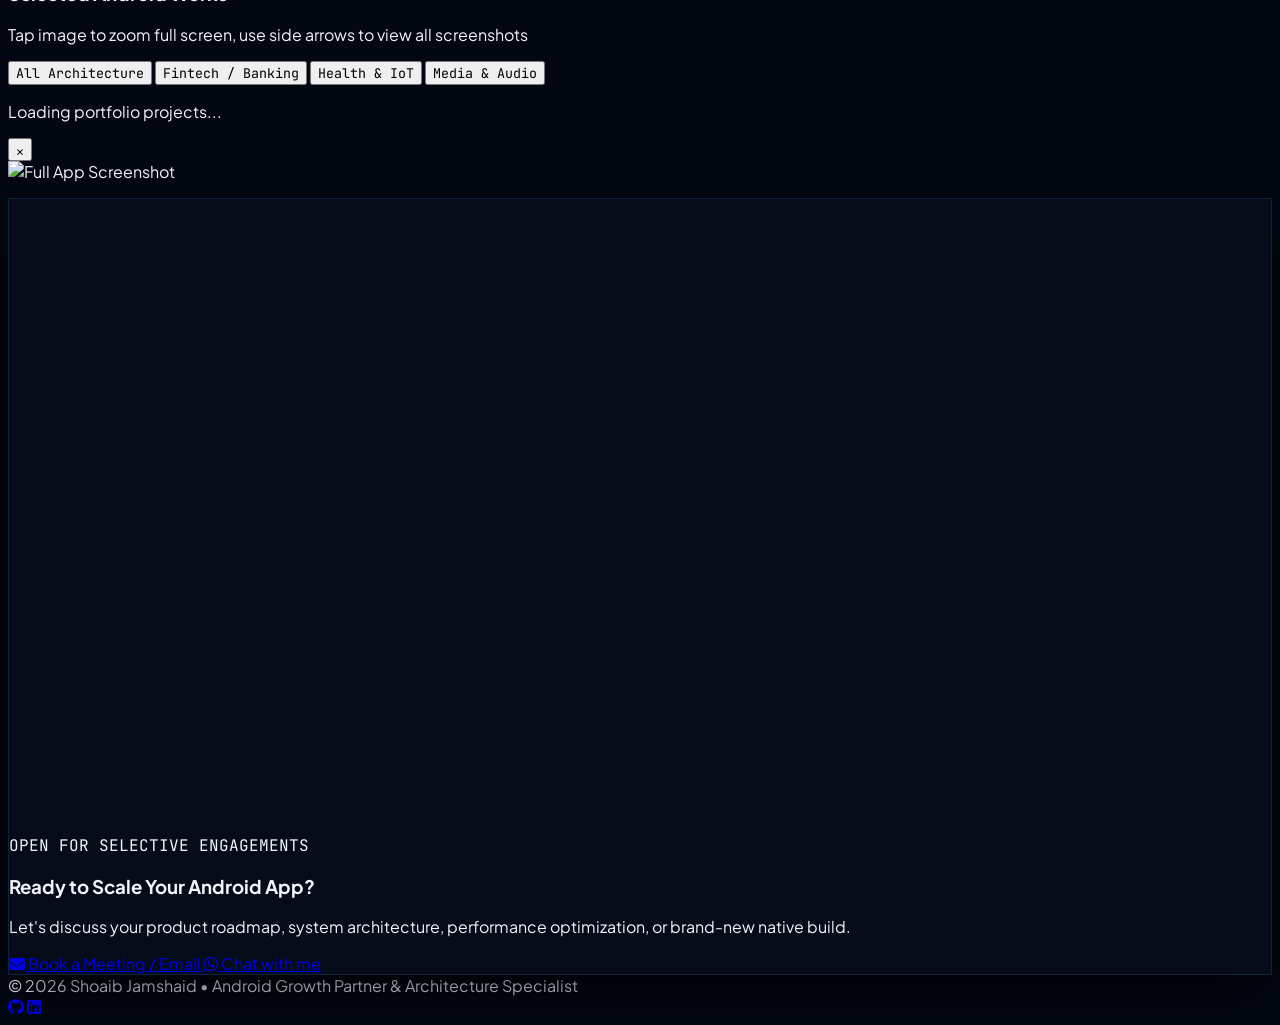
==== commit 87ae9a56: "Update index.html" ====
--- a/index.html
+++ b/index.html
@@ -15,7 +15,7 @@
 </head>
 <body class="relative min-h-screen text-slate-100 selection:bg-cyan-500/30 selection:text-cyan-200 bg-[#030712]">
 
-  <!-- Interactive Background Canvas (Nasa pinakailalim) -->
+  <!-- Interactive Background Canvas -->
   <canvas id="bg-canvas" class="fixed inset-0 w-full h-full pointer-events-none z-0"></canvas>
 
   <!-- Ambient Glow Orbs -->
@@ -103,62 +103,69 @@
         <path class="wave-line" d="M0,90 C180,30 320,170 500,90 C680,10 820,170 1000,90" fill="none" stroke="#10b981" stroke-width="1" style="animation-delay: -7s;"/>
       </svg>
 
-      <!-- Foreground Content -->
+      <!-- Foreground Content Container -->
       <div class="relative z-10 w-full max-w-6xl mx-auto flex flex-col items-center">
         
-        <div class="inline-flex items-center gap-2 px-3.5 py-1.5 rounded-full bg-slate-900/80 text-[10px] sm:text-[11px] font-mono text-cyan-300 mb-6 backdrop-blur-md shadow-lg shadow-cyan-950/60 border border-cyan-500/20">
+        <!-- RUNTIME BENCHMARK: Adjusted to TOP RIGHT with Increased Size -->
+        <div class="hidden xl:block absolute -right-2 top-4 sm:top-8 w-80 hud-card rounded-2xl p-5 text-left shadow-2xl animate-float-right z-20">
+          <div class="flex justify-between items-center text-xs text-slate-400 mb-3 pb-2 border-b border-slate-800/80">
+            <span class="text-cyan-400 font-bold flex items-center gap-2 font-mono tracking-wide text-xs">
+              <i class="fa-solid fa-microchip text-sm"></i> RUNTIME BENCHMARK
+            </span>
+            <span class="text-emerald-400 bg-emerald-500/10 border border-emerald-500/20 px-2 py-0.5 rounded font-mono font-bold text-[10px]">60 FPS</span>
+          </div>
+          <div class="space-y-3 text-xs font-mono text-slate-300">
+            <div>
+              <div class="flex justify-between mb-1.5 text-[11px]">
+                <span class="text-slate-400">Cold Startup:</span>
+                <span class="text-cyan-300 font-bold">320ms</span>
+              </div>
+              <div class="w-full bg-slate-900/90 h-1.5 rounded-full overflow-hidden border border-slate-800">
+                <div class="bg-gradient-to-r from-cyan-500 to-emerald-400 h-full w-[88%] shadow-[0_0_8px_rgba(56,189,248,0.5)]"></div>
+              </div>
+            </div>
+            <div>
+              <div class="flex justify-between mb-1.5 text-[11px]">
+                <span class="text-slate-400">Memory Overhead:</span>
+                <span class="text-emerald-300 font-bold">22.4 MB</span>
+              </div>
+              <div class="w-full bg-slate-900/90 h-1.5 rounded-full overflow-hidden border border-slate-800">
+                <div class="bg-emerald-400 h-full w-[30%] shadow-[0_0_8px_rgba(52,211,153,0.5)]"></div>
+              </div>
+            </div>
+          </div>
+        </div>
+
+        <!-- PRODUCTION ENGINE: Adjusted to BOTTOM LEFT with Increased Size -->
+        <div class="hidden xl:block absolute -left-2 bottom-4 sm:bottom-8 w-80 hud-card rounded-2xl p-5 text-left shadow-2xl animate-float-left z-20">
+          <div class="flex justify-between items-center text-xs text-slate-400 mb-3 pb-2 border-b border-slate-800/80">
+            <span class="text-indigo-400 font-bold flex items-center gap-2 font-mono tracking-wide text-xs">
+              <i class="fa-solid fa-layer-group text-sm"></i> PRODUCTION ENGINE
+            </span>
+            <span class="text-indigo-300 bg-indigo-500/20 border border-indigo-500/30 px-2 py-0.5 rounded font-mono font-bold text-[10px]">CLEAN</span>
+          </div>
+          <div class="grid grid-cols-2 gap-2 text-[10px] font-mono">
+            <div class="bg-slate-900/90 border border-slate-800/80 p-2 rounded-xl text-center text-cyan-400 font-bold hover:border-cyan-500/40 transition">Compose UI</div>
+            <div class="bg-slate-900/90 border border-slate-800/80 p-2 rounded-xl text-center text-emerald-400 font-bold hover:border-emerald-500/40 transition">Coroutines</div>
+            <div class="bg-slate-900/90 border border-slate-800/80 p-2 rounded-xl text-center text-violet-400 font-bold hover:border-violet-500/40 transition">Room DB</div>
+            <div class="bg-slate-900/90 border border-slate-800/80 p-2 rounded-xl text-center text-amber-400 font-bold hover:border-amber-500/40 transition">Hilt / Koin</div>
+          </div>
+        </div>
+
+        <!-- Tagline Pill -->
+        <div class="inline-flex items-center gap-2 px-3.5 py-1.5 rounded-full bg-slate-900/80 text-[10px] sm:text-[11px] font-mono text-cyan-300 mb-5 backdrop-blur-md shadow-lg shadow-cyan-950/60 border border-cyan-500/20">
           <span class="w-2 h-2 rounded-full bg-emerald-400 animate-pulse"></span>
-          CONTENT STRATEGY & ANDROID ARCHITECTURE
-        </div>
-
-        <!-- Left HUD Card (Desktop) -->
-        <div class="hidden xl:block absolute -left-2 top-8 w-64 hud-card rounded-2xl p-4 text-left shadow-2xl animate-float-left z-20 pointer-events-none">
-          <div class="flex justify-between items-center text-[10px] text-slate-400 mb-2 pb-1.5 border-b border-slate-800/60">
-            <span class="text-cyan-400 font-bold flex items-center gap-1.5 font-mono">
-              <i class="fa-solid fa-microchip"></i> RUNTIME BENCHMARK
-            </span>
-            <span class="text-emerald-400 bg-emerald-500/10 px-1.5 py-0.5 rounded font-mono font-bold text-[9px]">60 FPS</span>
-          </div>
-          <div class="space-y-2 text-[10px] font-mono text-slate-300">
-            <div>
-              <div class="flex justify-between mb-0.5"><span>Cold Startup:</span><span class="text-cyan-300 font-bold">320ms</span></div>
-              <div class="w-full bg-slate-900 h-1 rounded-full overflow-hidden">
-                <div class="bg-gradient-to-r from-cyan-500 to-emerald-400 h-full w-[88%]"></div>
-              </div>
-            </div>
-            <div>
-              <div class="flex justify-between mb-0.5"><span>Memory Overhead:</span><span class="text-emerald-300 font-bold">22.4 MB</span></div>
-              <div class="w-full bg-slate-900 h-1 rounded-full overflow-hidden">
-                <div class="bg-emerald-400 h-full w-[30%]"></div>
-              </div>
-            </div>
-          </div>
-        </div>
-
-        <!-- Right HUD Card (Desktop) -->
-        <div class="hidden xl:block absolute -right-2 bottom-6 w-64 hud-card rounded-2xl p-4 text-left shadow-2xl animate-float-right z-20 pointer-events-none">
-          <div class="flex justify-between items-center text-[10px] text-slate-400 mb-2 pb-1.5 border-b border-slate-800/60">
-            <span class="text-indigo-400 font-bold flex items-center gap-1.5 font-mono">
-              <i class="fa-solid fa-layer-group"></i> PRODUCTION ENGINE
-            </span>
-            <span class="text-indigo-300 bg-indigo-500/20 px-1.5 py-0.5 rounded font-mono font-bold text-[9px]">CLEAN</span>
-          </div>
-          <div class="grid grid-cols-2 gap-1.5 text-[9px] font-mono">
-            <div class="bg-slate-900/90 p-1.5 rounded-lg text-center text-cyan-400 font-bold">Compose UI</div>
-            <div class="bg-slate-900/90 p-1.5 rounded-lg text-center text-emerald-400 font-bold">Coroutines</div>
-            <div class="bg-slate-900/90 p-1.5 rounded-lg text-center text-violet-400 font-bold">Room DB</div>
-            <div class="bg-slate-900/90 p-1.5 rounded-lg text-center text-amber-400 font-bold">Hilt / Koin</div>
-          </div>
-        </div>
-
-        <!-- Center Commands & Dominant Typography -->
-        <div class="max-w-3xl mx-auto px-2">
+          CONTENT STRATEGY &amp; ANDROID ARCHITECTURE
+        </div>
+
+        <!-- Center Typography: Guaranteed Single Line & Balanced Size -->
+        <div class="w-full max-w-4xl mx-auto px-2">
           
-          <h1 class="text-4xl sm:text-6xl md:text-7xl lg:text-8xl font-black uppercase tracking-tight text-white mb-2 drop-shadow-[0_15px_30px_rgba(0,0,0,0.9)]">
+          <h1 class="text-3xl sm:text-5xl md:text-6xl lg:text-7xl font-black uppercase tracking-tight text-white mb-2 whitespace-nowrap drop-shadow-[0_12px_24px_rgba(0,0,0,0.9)]">
             <span id="hero-name">SHOAIB JAMSHAID</span>
           </h1>
 
-          <p id="hero-title" class="text-xs sm:text-sm md:text-base font-bold tracking-[0.25em] text-cyan-400 mb-4 uppercase font-mono drop-shadow">
+          <p id="hero-title" class="text-xs sm:text-sm md:text-base font-bold tracking-[0.25em] text-cyan-400 mb-5 uppercase font-mono drop-shadow">
             ANDROID GROWTH PARTNER
           </p>
 
@@ -539,7 +546,6 @@
 
   <!-- Background Canvas & Slider Engine -->
   <script>
-    // Force Autoplay for Video Background
     window.addEventListener('DOMContentLoaded', () => {
       const v = document.getElementById('heroVideo');
       if (v) {
--- a/style.css
+++ b/style.css
@@ -87,7 +87,7 @@
   transform: translate(-50%, -50%);
   object-fit: cover;
   object-position: center;
-  z-index: 1;
+  z-index: 0;
   pointer-events: none;
   filter: contrast(1.15) brightness(0.65);
 }
@@ -95,8 +95,8 @@
 .hero-video-overlay {
   position: absolute;
   inset: 0;
-  background: radial-gradient(circle at center, rgba(3, 7, 18, 0.40) 0%, rgba(3, 7, 18, 0.90) 85%);
-  z-index: 2;
+  background: radial-gradient(circle at center, rgba(3, 7, 18, 0.35) 0%, rgba(3, 7, 18, 0.85) 85%);
+  z-index: 1;
   pointer-events: none;
 }
 
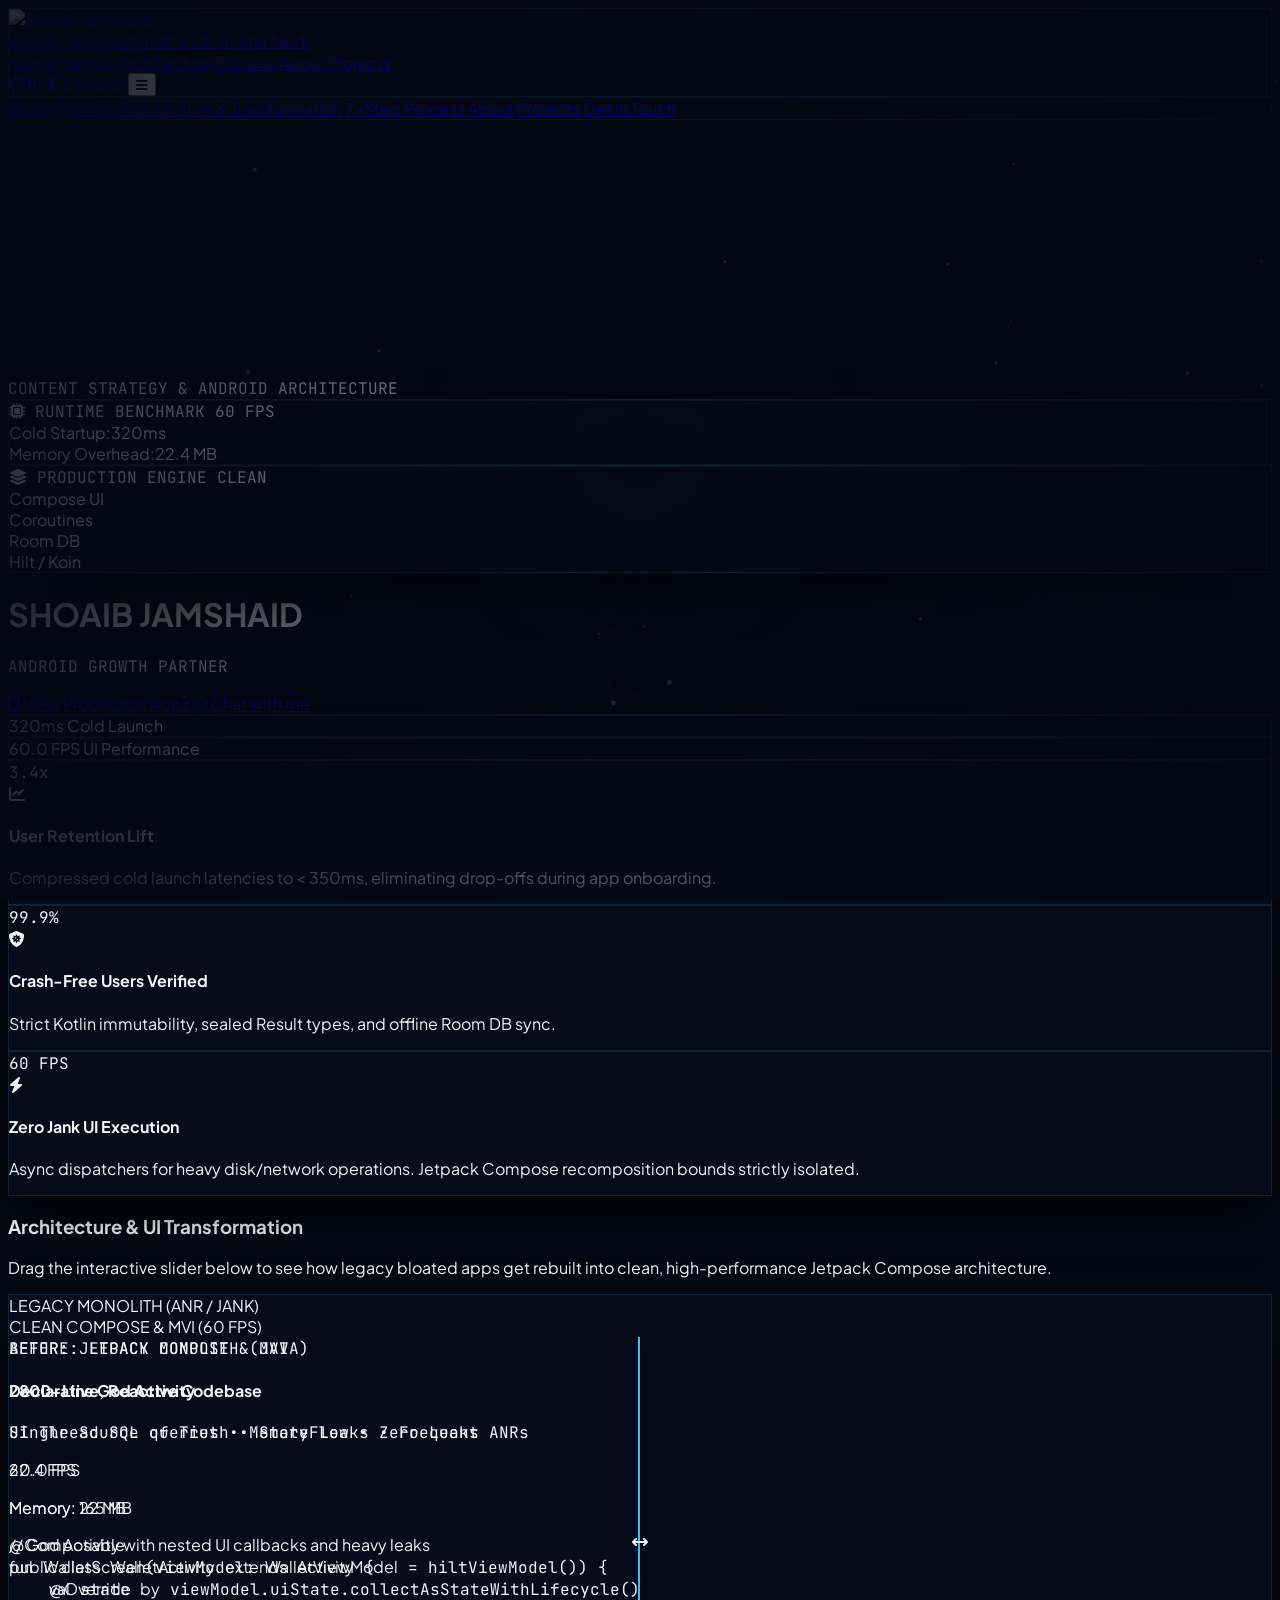
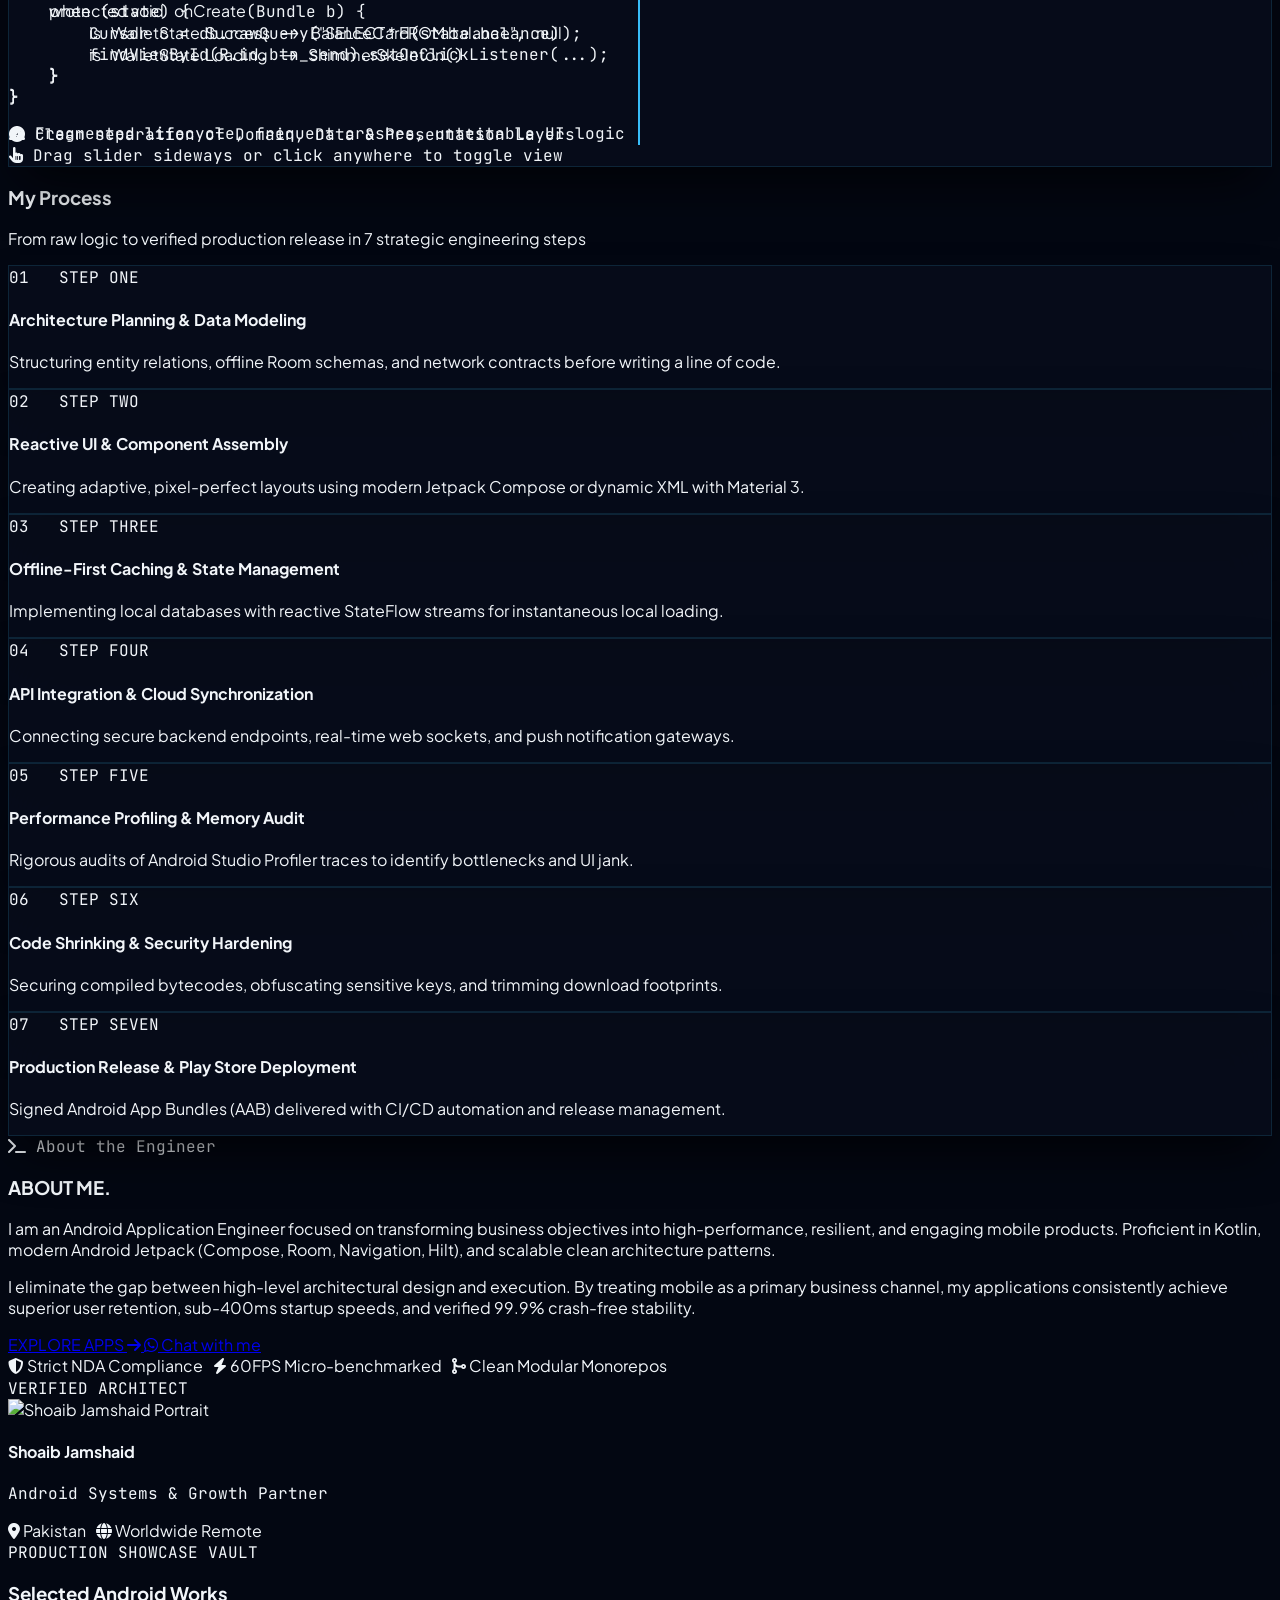
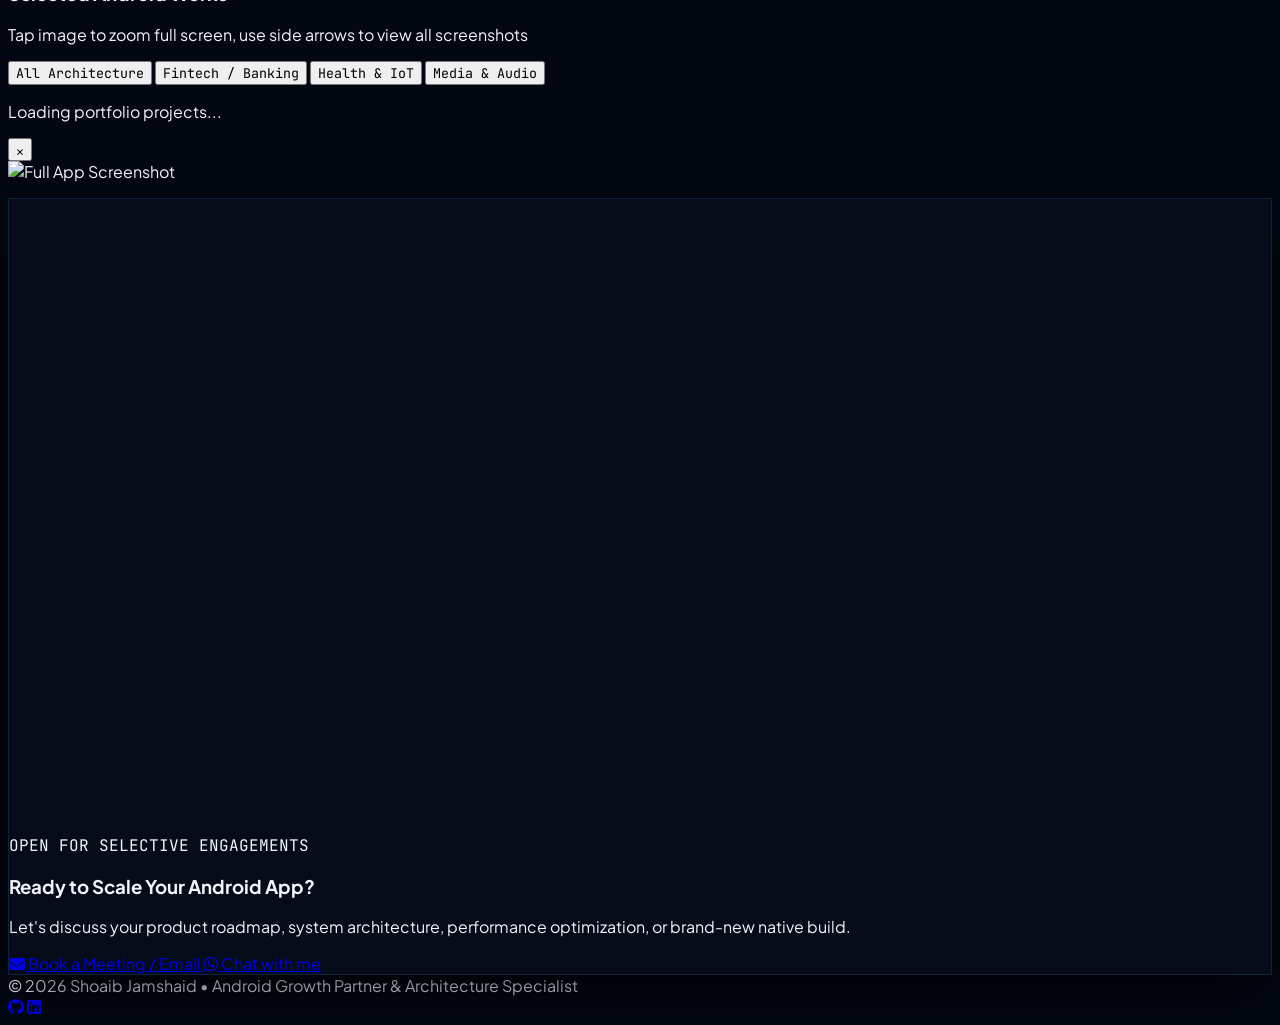
==== commit dbd4e7d7: "Update index.html" ====
--- a/index.html
+++ b/index.html
@@ -84,7 +84,7 @@
   <div class="relative z-10">
 
     <!-- 2. Hero Section: Fullscreen Responsive Background Video -->
-    <header id="home" class="relative w-full min-h-screen flex flex-col justify-center items-center text-center px-4 sm:px-6 pt-24 pb-16 overflow-hidden">
+    <header id="home" class="relative w-full min-h-screen flex flex-col justify-center items-center text-center px-4 sm:px-6 pt-28 pb-16 overflow-hidden">
       
       <!-- Video Background -->
       <video id="heroVideo" autoplay loop muted playsinline webkit-playsinline preload="auto" class="hero-video-bg">
@@ -103,65 +103,60 @@
         <path class="wave-line" d="M0,90 C180,30 320,170 500,90 C680,10 820,170 1000,90" fill="none" stroke="#10b981" stroke-width="1" style="animation-delay: -7s;"/>
       </svg>
 
-      <!-- Foreground Content Container -->
-      <div class="relative z-10 w-full max-w-6xl mx-auto flex flex-col items-center">
+      <!-- Foreground Content with Relative Anchor Container for HUD Widgets -->
+      <div class="relative z-10 w-full max-w-7xl mx-auto flex flex-col items-center">
         
-        <!-- RUNTIME BENCHMARK: Adjusted to TOP RIGHT with Increased Size -->
-        <div class="hidden xl:block absolute -right-2 top-4 sm:top-8 w-80 hud-card rounded-2xl p-5 text-left shadow-2xl animate-float-right z-20">
+        <!-- Top Pill Tag -->
+        <div class="inline-flex items-center gap-2 px-4 py-1.5 rounded-full bg-slate-900/80 text-[10px] sm:text-xs font-mono text-cyan-300 mb-6 backdrop-blur-md shadow-lg shadow-cyan-950/60 border border-cyan-500/25">
+          <span class="w-2 h-2 rounded-full bg-emerald-400 animate-pulse"></span>
+          CONTENT STRATEGY & ANDROID ARCHITECTURE
+        </div>
+
+        <!-- RUNTIME BENCHMARK (Adjusted to Top-Right with slightly enlarged profile) -->
+        <div class="hidden xl:block absolute right-2 sm:right-6 top-0 w-72 hud-card rounded-2xl p-4 sm:p-5 text-left shadow-2xl animate-float-right z-20 pointer-events-none border border-cyan-500/20 backdrop-blur-xl">
           <div class="flex justify-between items-center text-xs text-slate-400 mb-3 pb-2 border-b border-slate-800/80">
-            <span class="text-cyan-400 font-bold flex items-center gap-2 font-mono tracking-wide text-xs">
+            <span class="text-cyan-400 font-bold flex items-center gap-2 font-mono">
               <i class="fa-solid fa-microchip text-sm"></i> RUNTIME BENCHMARK
             </span>
-            <span class="text-emerald-400 bg-emerald-500/10 border border-emerald-500/20 px-2 py-0.5 rounded font-mono font-bold text-[10px]">60 FPS</span>
+            <span class="text-emerald-400 bg-emerald-500/10 px-2 py-0.5 rounded font-mono font-bold text-[10px]">60 FPS</span>
           </div>
           <div class="space-y-3 text-xs font-mono text-slate-300">
             <div>
-              <div class="flex justify-between mb-1.5 text-[11px]">
-                <span class="text-slate-400">Cold Startup:</span>
-                <span class="text-cyan-300 font-bold">320ms</span>
+              <div class="flex justify-between mb-1"><span>Cold Startup:</span><span class="text-cyan-300 font-bold">320ms</span></div>
+              <div class="w-full bg-slate-900 h-1.5 rounded-full overflow-hidden">
+                <div class="bg-gradient-to-r from-cyan-500 to-emerald-400 h-full w-[88%]"></div>
               </div>
-              <div class="w-full bg-slate-900/90 h-1.5 rounded-full overflow-hidden border border-slate-800">
-                <div class="bg-gradient-to-r from-cyan-500 to-emerald-400 h-full w-[88%] shadow-[0_0_8px_rgba(56,189,248,0.5)]"></div>
+            </div>
+            <div>
+              <div class="flex justify-between mb-1"><span>Memory Overhead:</span><span class="text-emerald-300 font-bold">22.4 MB</span></div>
+              <div class="w-full bg-slate-900 h-1.5 rounded-full overflow-hidden">
+                <div class="bg-emerald-400 h-full w-[30%]"></div>
               </div>
             </div>
-            <div>
-              <div class="flex justify-between mb-1.5 text-[11px]">
-                <span class="text-slate-400">Memory Overhead:</span>
-                <span class="text-emerald-300 font-bold">22.4 MB</span>
-              </div>
-              <div class="w-full bg-slate-900/90 h-1.5 rounded-full overflow-hidden border border-slate-800">
-                <div class="bg-emerald-400 h-full w-[30%] shadow-[0_0_8px_rgba(52,211,153,0.5)]"></div>
-              </div>
-            </div>
-          </div>
-        </div>
-
-        <!-- PRODUCTION ENGINE: Adjusted to BOTTOM LEFT with Increased Size -->
-        <div class="hidden xl:block absolute -left-2 bottom-4 sm:bottom-8 w-80 hud-card rounded-2xl p-5 text-left shadow-2xl animate-float-left z-20">
+          </div>
+        </div>
+
+        <!-- PRODUCTION ENGINE (Adjusted to Bottom-Left side with enlarged grid) -->
+        <div class="hidden xl:block absolute left-2 sm:left-6 bottom-2 w-72 hud-card rounded-2xl p-4 sm:p-5 text-left shadow-2xl animate-float-left z-20 pointer-events-none border border-indigo-500/20 backdrop-blur-xl">
           <div class="flex justify-between items-center text-xs text-slate-400 mb-3 pb-2 border-b border-slate-800/80">
-            <span class="text-indigo-400 font-bold flex items-center gap-2 font-mono tracking-wide text-xs">
+            <span class="text-indigo-400 font-bold flex items-center gap-2 font-mono">
               <i class="fa-solid fa-layer-group text-sm"></i> PRODUCTION ENGINE
             </span>
-            <span class="text-indigo-300 bg-indigo-500/20 border border-indigo-500/30 px-2 py-0.5 rounded font-mono font-bold text-[10px]">CLEAN</span>
+            <span class="text-indigo-300 bg-indigo-500/20 px-2 py-0.5 rounded font-mono font-bold text-[10px]">CLEAN</span>
           </div>
           <div class="grid grid-cols-2 gap-2 text-[10px] font-mono">
-            <div class="bg-slate-900/90 border border-slate-800/80 p-2 rounded-xl text-center text-cyan-400 font-bold hover:border-cyan-500/40 transition">Compose UI</div>
-            <div class="bg-slate-900/90 border border-slate-800/80 p-2 rounded-xl text-center text-emerald-400 font-bold hover:border-emerald-500/40 transition">Coroutines</div>
-            <div class="bg-slate-900/90 border border-slate-800/80 p-2 rounded-xl text-center text-violet-400 font-bold hover:border-violet-500/40 transition">Room DB</div>
-            <div class="bg-slate-900/90 border border-slate-800/80 p-2 rounded-xl text-center text-amber-400 font-bold hover:border-amber-500/40 transition">Hilt / Koin</div>
-          </div>
-        </div>
-
-        <!-- Tagline Pill -->
-        <div class="inline-flex items-center gap-2 px-3.5 py-1.5 rounded-full bg-slate-900/80 text-[10px] sm:text-[11px] font-mono text-cyan-300 mb-5 backdrop-blur-md shadow-lg shadow-cyan-950/60 border border-cyan-500/20">
-          <span class="w-2 h-2 rounded-full bg-emerald-400 animate-pulse"></span>
-          CONTENT STRATEGY &amp; ANDROID ARCHITECTURE
-        </div>
-
-        <!-- Center Typography: Guaranteed Single Line & Balanced Size -->
+            <div class="bg-slate-900/95 py-2 px-1 rounded-lg text-center text-cyan-400 font-bold border border-slate-800">Compose UI</div>
+            <div class="bg-slate-900/95 py-2 px-1 rounded-lg text-center text-emerald-400 font-bold border border-slate-800">Coroutines</div>
+            <div class="bg-slate-900/95 py-2 px-1 rounded-lg text-center text-violet-400 font-bold border border-slate-800">Room DB</div>
+            <div class="bg-slate-900/95 py-2 px-1 rounded-lg text-center text-amber-400 font-bold border border-slate-800">Hilt / Koin</div>
+          </div>
+        </div>
+
+        <!-- Center Commands & Dominant Single-Line Typography -->
         <div class="w-full max-w-4xl mx-auto px-2">
           
-          <h1 class="text-3xl sm:text-5xl md:text-6xl lg:text-7xl font-black uppercase tracking-tight text-white mb-2 whitespace-nowrap drop-shadow-[0_12px_24px_rgba(0,0,0,0.9)]">
+          <!-- NAME IN SINGLE LINE WITH BALANCED PROFESSIONAL SCALE -->
+          <h1 class="text-3xl sm:text-5xl md:text-6xl lg:text-[4.25rem] font-black uppercase tracking-tight text-white mb-3 drop-shadow-[0_15px_30px_rgba(0,0,0,0.9)] whitespace-nowrap leading-tight">
             <span id="hero-name">SHOAIB JAMSHAID</span>
           </h1>
 
@@ -169,7 +164,7 @@
             ANDROID GROWTH PARTNER
           </p>
 
-          <div id="skills-list" class="flex flex-wrap justify-center items-center gap-2.5 sm:gap-3 text-xs sm:text-sm text-slate-200 font-medium mb-8">
+          <div id="skills-list" class="flex flex-wrap justify-center items-center gap-2 sm:gap-2.5 text-xs sm:text-sm text-slate-200 font-medium mb-8">
             <!-- Dynamically populated from Firebase / JS -->
           </div>
 
@@ -546,6 +541,7 @@
 
   <!-- Background Canvas & Slider Engine -->
   <script>
+    // Force Autoplay for Video Background
     window.addEventListener('DOMContentLoaded', () => {
       const v = document.getElementById('heroVideo');
       if (v) {
--- a/style.css
+++ b/style.css
@@ -66,13 +66,18 @@
   box-shadow: 0 16px 36px -6px rgba(0, 0, 0, 0.85), 0 0 24px -4px rgba(56, 189, 248, 0.15);
 }
 
-/* HUD Telemetry Widgets */
+/* HUD Telemetry Widgets (Enhanced with subtle glow & depth) */
 .hud-card {
   background: rgba(6, 12, 26, 0.88);
-  border: 1px solid rgba(56, 189, 248, 0.15);
-  backdrop-filter: blur(20px);
-  -webkit-backdrop-filter: blur(20px);
-  box-shadow: 0 20px 45px rgba(0, 0, 0, 0.85), inset 0 1px 0 rgba(255, 255, 255, 0.05);
+  border: 1px solid rgba(56, 189, 248, 0.2);
+  backdrop-filter: blur(24px);
+  -webkit-backdrop-filter: blur(24px);
+  box-shadow: 0 20px 45px rgba(0, 0, 0, 0.85), inset 0 1px 0 rgba(255, 255, 255, 0.08);
+  transition: all 0.3s ease;
+}
+.hud-card:hover {
+  border-color: rgba(56, 189, 248, 0.45);
+  box-shadow: 0 25px 55px rgba(56, 189, 248, 0.12), inset 0 1px 0 rgba(255, 255, 255, 0.15);
 }
 
 /* Seamless Video Layer */
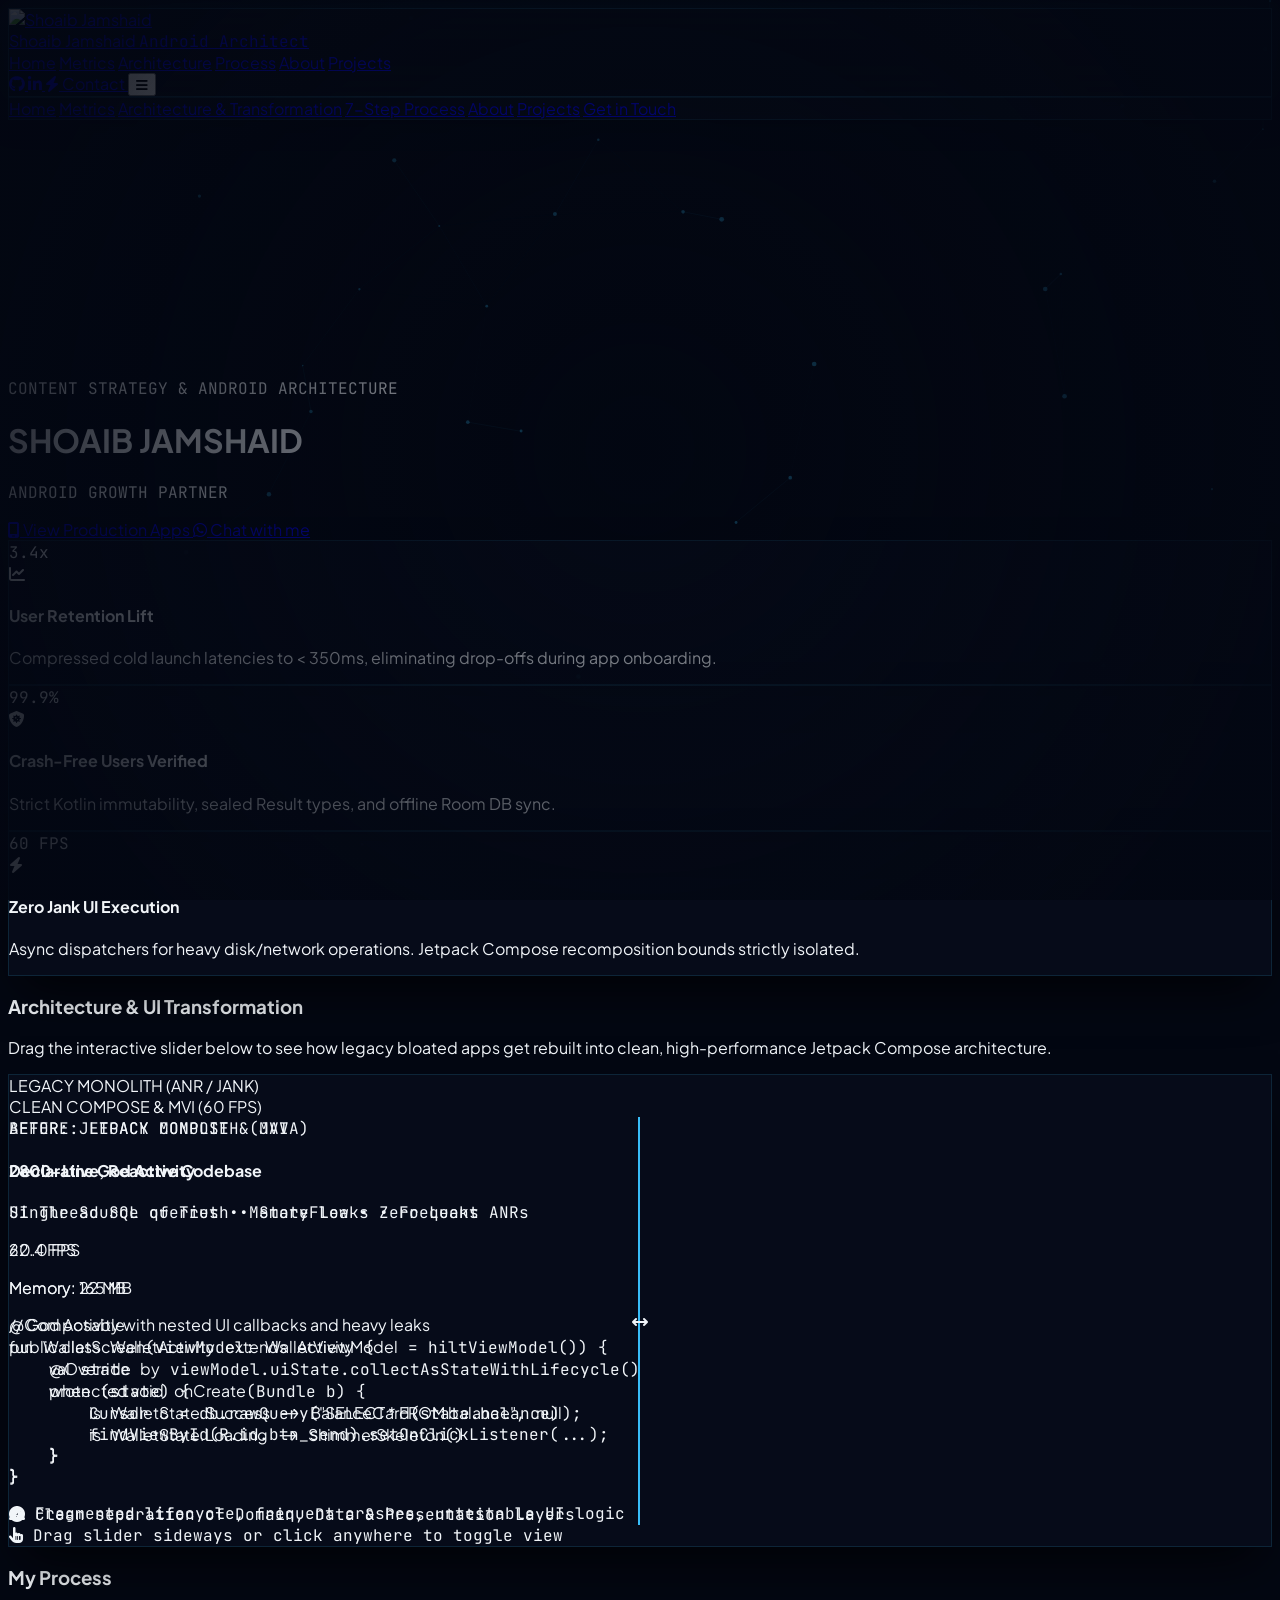
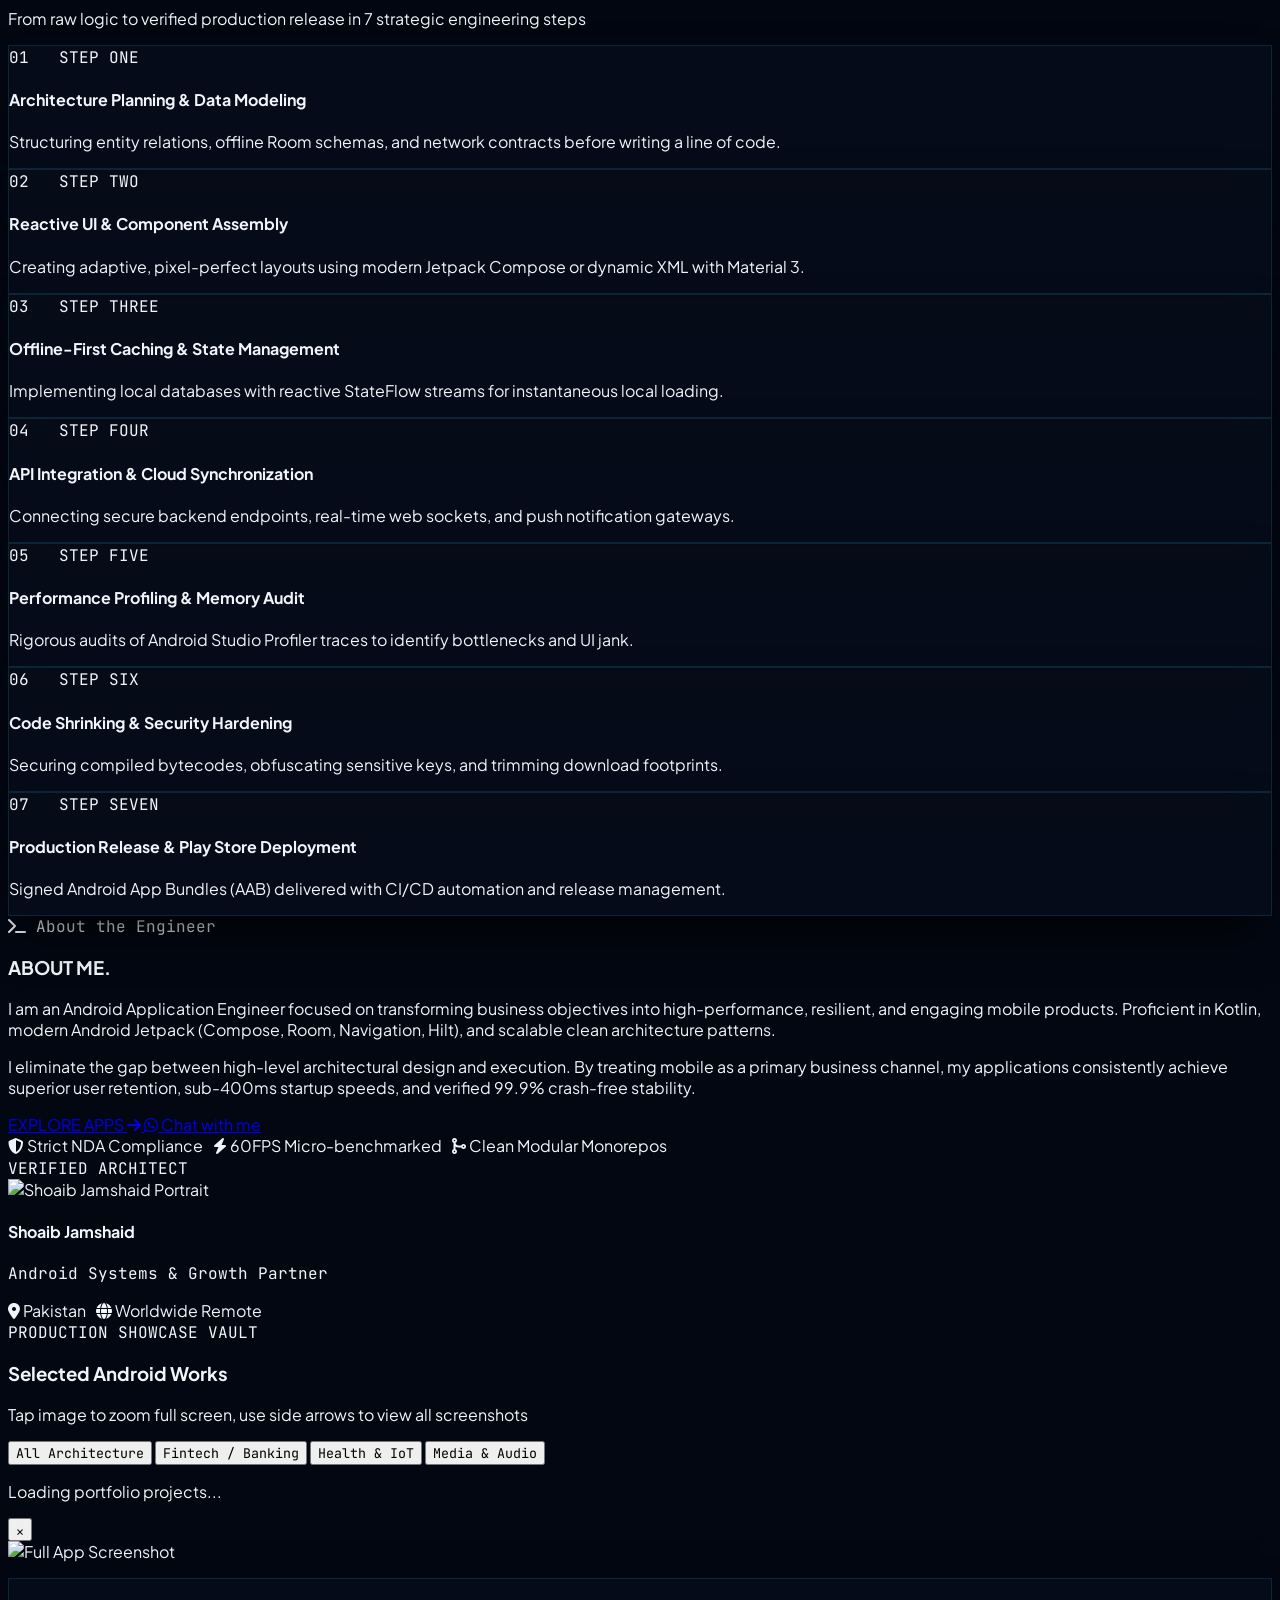
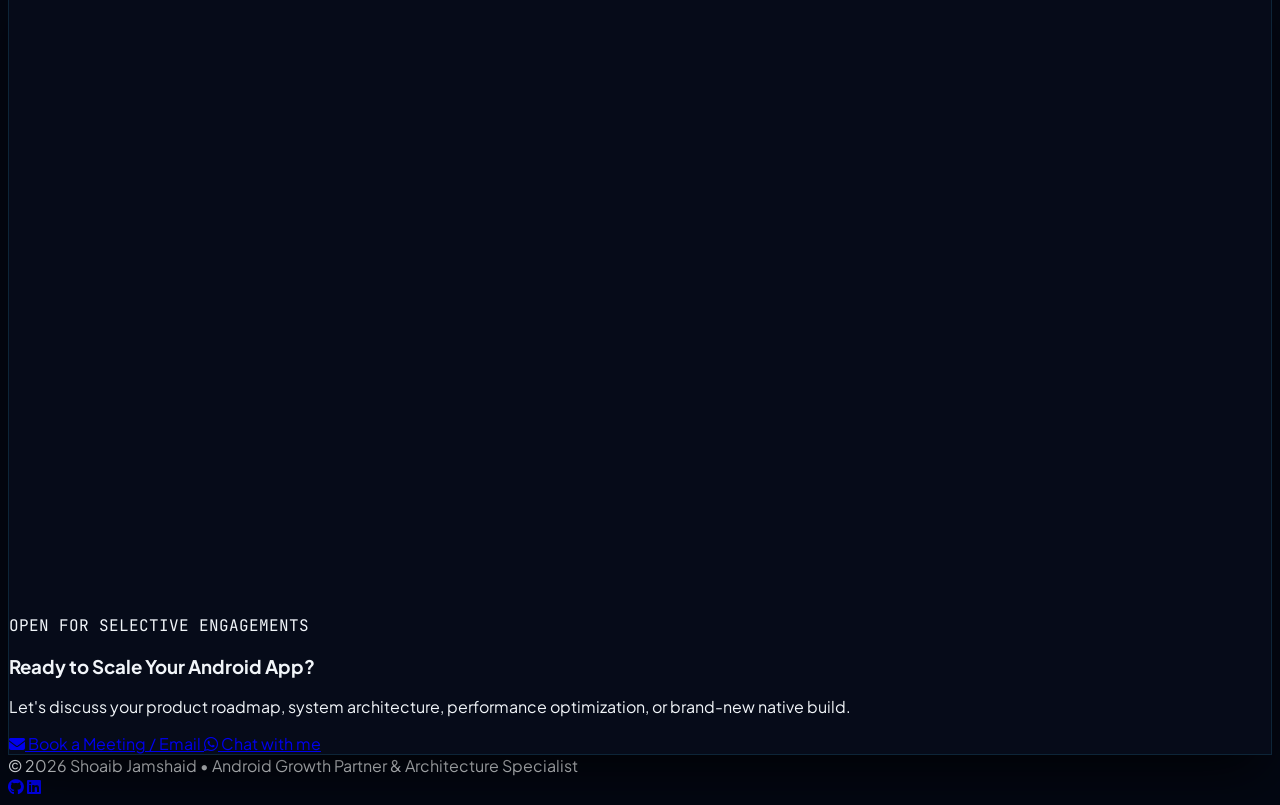
==== commit 823718d3: "Update index.html" ====
--- a/index.html
+++ b/index.html
@@ -83,8 +83,8 @@
   <!-- Main Content Wrapper -->
   <div class="relative z-10">
 
-    <!-- 2. Hero Section: Fullscreen Responsive Background Video -->
-    <header id="home" class="relative w-full min-h-screen flex flex-col justify-center items-center text-center px-4 sm:px-6 pt-28 pb-16 overflow-hidden">
+    <!-- 2. Hero Section: Clean Fullscreen Video with Single-Line Name -->
+    <header id="home" class="relative w-full min-h-screen flex flex-col justify-center items-center text-center px-4 sm:px-6 pt-24 pb-16 overflow-hidden">
       
       <!-- Video Background -->
       <video id="heroVideo" autoplay loop muted playsinline webkit-playsinline preload="auto" class="hero-video-bg">
@@ -103,60 +103,18 @@
         <path class="wave-line" d="M0,90 C180,30 320,170 500,90 C680,10 820,170 1000,90" fill="none" stroke="#10b981" stroke-width="1" style="animation-delay: -7s;"/>
       </svg>
 
-      <!-- Foreground Content with Relative Anchor Container for HUD Widgets -->
-      <div class="relative z-10 w-full max-w-7xl mx-auto flex flex-col items-center">
+      <!-- Foreground Content (Cards Removed, Clean Center Focus) -->
+      <div class="relative z-10 w-full max-w-4xl mx-auto flex flex-col items-center">
         
-        <!-- Top Pill Tag -->
-        <div class="inline-flex items-center gap-2 px-4 py-1.5 rounded-full bg-slate-900/80 text-[10px] sm:text-xs font-mono text-cyan-300 mb-6 backdrop-blur-md shadow-lg shadow-cyan-950/60 border border-cyan-500/25">
+        <div class="inline-flex items-center gap-2 px-3.5 py-1.5 rounded-full bg-slate-900/80 text-[10px] sm:text-xs font-mono text-cyan-300 mb-6 backdrop-blur-md shadow-lg shadow-cyan-950/60 border border-cyan-500/20">
           <span class="w-2 h-2 rounded-full bg-emerald-400 animate-pulse"></span>
           CONTENT STRATEGY & ANDROID ARCHITECTURE
         </div>
 
-        <!-- RUNTIME BENCHMARK (Adjusted to Top-Right with slightly enlarged profile) -->
-        <div class="hidden xl:block absolute right-2 sm:right-6 top-0 w-72 hud-card rounded-2xl p-4 sm:p-5 text-left shadow-2xl animate-float-right z-20 pointer-events-none border border-cyan-500/20 backdrop-blur-xl">
-          <div class="flex justify-between items-center text-xs text-slate-400 mb-3 pb-2 border-b border-slate-800/80">
-            <span class="text-cyan-400 font-bold flex items-center gap-2 font-mono">
-              <i class="fa-solid fa-microchip text-sm"></i> RUNTIME BENCHMARK
-            </span>
-            <span class="text-emerald-400 bg-emerald-500/10 px-2 py-0.5 rounded font-mono font-bold text-[10px]">60 FPS</span>
-          </div>
-          <div class="space-y-3 text-xs font-mono text-slate-300">
-            <div>
-              <div class="flex justify-between mb-1"><span>Cold Startup:</span><span class="text-cyan-300 font-bold">320ms</span></div>
-              <div class="w-full bg-slate-900 h-1.5 rounded-full overflow-hidden">
-                <div class="bg-gradient-to-r from-cyan-500 to-emerald-400 h-full w-[88%]"></div>
-              </div>
-            </div>
-            <div>
-              <div class="flex justify-between mb-1"><span>Memory Overhead:</span><span class="text-emerald-300 font-bold">22.4 MB</span></div>
-              <div class="w-full bg-slate-900 h-1.5 rounded-full overflow-hidden">
-                <div class="bg-emerald-400 h-full w-[30%]"></div>
-              </div>
-            </div>
-          </div>
-        </div>
-
-        <!-- PRODUCTION ENGINE (Adjusted to Bottom-Left side with enlarged grid) -->
-        <div class="hidden xl:block absolute left-2 sm:left-6 bottom-2 w-72 hud-card rounded-2xl p-4 sm:p-5 text-left shadow-2xl animate-float-left z-20 pointer-events-none border border-indigo-500/20 backdrop-blur-xl">
-          <div class="flex justify-between items-center text-xs text-slate-400 mb-3 pb-2 border-b border-slate-800/80">
-            <span class="text-indigo-400 font-bold flex items-center gap-2 font-mono">
-              <i class="fa-solid fa-layer-group text-sm"></i> PRODUCTION ENGINE
-            </span>
-            <span class="text-indigo-300 bg-indigo-500/20 px-2 py-0.5 rounded font-mono font-bold text-[10px]">CLEAN</span>
-          </div>
-          <div class="grid grid-cols-2 gap-2 text-[10px] font-mono">
-            <div class="bg-slate-900/95 py-2 px-1 rounded-lg text-center text-cyan-400 font-bold border border-slate-800">Compose UI</div>
-            <div class="bg-slate-900/95 py-2 px-1 rounded-lg text-center text-emerald-400 font-bold border border-slate-800">Coroutines</div>
-            <div class="bg-slate-900/95 py-2 px-1 rounded-lg text-center text-violet-400 font-bold border border-slate-800">Room DB</div>
-            <div class="bg-slate-900/95 py-2 px-1 rounded-lg text-center text-amber-400 font-bold border border-slate-800">Hilt / Koin</div>
-          </div>
-        </div>
-
-        <!-- Center Commands & Dominant Single-Line Typography -->
-        <div class="w-full max-w-4xl mx-auto px-2">
+        <!-- Center Commands & Dominant Typography (Single Line + Compact Balanced Size) -->
+        <div class="w-full px-2">
           
-          <!-- NAME IN SINGLE LINE WITH BALANCED PROFESSIONAL SCALE -->
-          <h1 class="text-3xl sm:text-5xl md:text-6xl lg:text-[4.25rem] font-black uppercase tracking-tight text-white mb-3 drop-shadow-[0_15px_30px_rgba(0,0,0,0.9)] whitespace-nowrap leading-tight">
+          <h1 class="text-3xl sm:text-5xl md:text-6xl font-black uppercase tracking-tight text-white mb-3 drop-shadow-[0_15px_30px_rgba(0,0,0,0.9)] whitespace-nowrap leading-tight">
             <span id="hero-name">SHOAIB JAMSHAID</span>
           </h1>
 
@@ -164,7 +122,7 @@
             ANDROID GROWTH PARTNER
           </p>
 
-          <div id="skills-list" class="flex flex-wrap justify-center items-center gap-2 sm:gap-2.5 text-xs sm:text-sm text-slate-200 font-medium mb-8">
+          <div id="skills-list" class="flex flex-wrap justify-center items-center gap-2.5 sm:gap-3 text-xs sm:text-sm text-slate-200 font-medium mb-8">
             <!-- Dynamically populated from Firebase / JS -->
           </div>
 
@@ -179,16 +137,6 @@
 
         </div>
 
-      </div>
-
-      <!-- Mobile/Tablet Quick Metrics Ribbon -->
-      <div class="xl:hidden w-full max-w-lg mx-auto mt-10 grid grid-cols-2 gap-2 font-mono text-[10px] text-slate-300 relative z-10">
-        <div class="hud-card p-2 rounded-xl text-center border border-slate-800/80">
-          <span class="text-cyan-400 block font-bold">320ms</span> Cold Launch
-        </div>
-        <div class="hud-card p-2 rounded-xl text-center border border-slate-800/80">
-          <span class="text-emerald-400 block font-bold">60.0 FPS</span> UI Performance
-        </div>
       </div>
 
     </header>
--- a/style.css
+++ b/style.css
@@ -66,18 +66,13 @@
   box-shadow: 0 16px 36px -6px rgba(0, 0, 0, 0.85), 0 0 24px -4px rgba(56, 189, 248, 0.15);
 }
 
-/* HUD Telemetry Widgets (Enhanced with subtle glow & depth) */
+/* HUD Telemetry Widgets (Enhanced size & subtle border lighting) */
 .hud-card {
   background: rgba(6, 12, 26, 0.88);
-  border: 1px solid rgba(56, 189, 248, 0.2);
-  backdrop-filter: blur(24px);
-  -webkit-backdrop-filter: blur(24px);
-  box-shadow: 0 20px 45px rgba(0, 0, 0, 0.85), inset 0 1px 0 rgba(255, 255, 255, 0.08);
-  transition: all 0.3s ease;
-}
-.hud-card:hover {
-  border-color: rgba(56, 189, 248, 0.45);
-  box-shadow: 0 25px 55px rgba(56, 189, 248, 0.12), inset 0 1px 0 rgba(255, 255, 255, 0.15);
+  border: 1px solid rgba(56, 189, 248, 0.18);
+  backdrop-filter: blur(22px);
+  -webkit-backdrop-filter: blur(22px);
+  box-shadow: 0 25px 50px -10px rgba(0, 0, 0, 0.9), inset 0 1px 0 rgba(255, 255, 255, 0.08);
 }
 
 /* Seamless Video Layer */
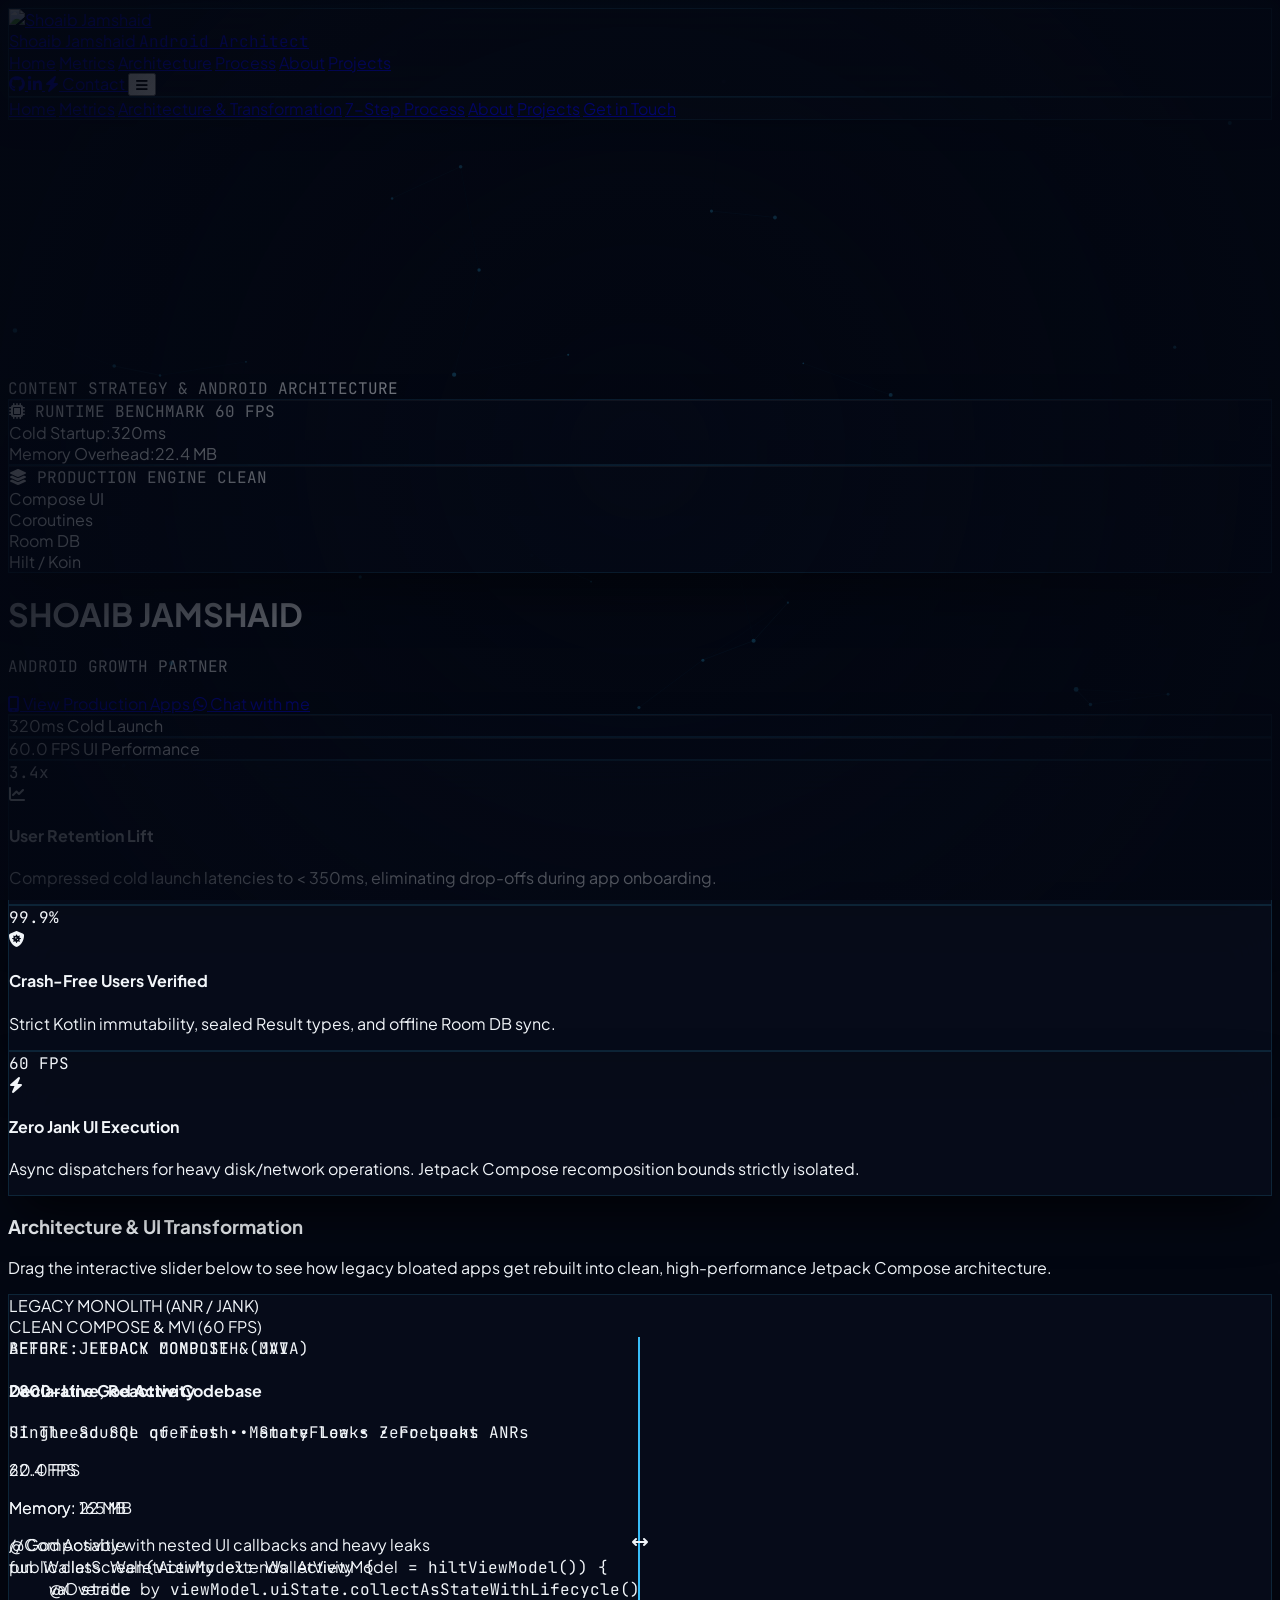
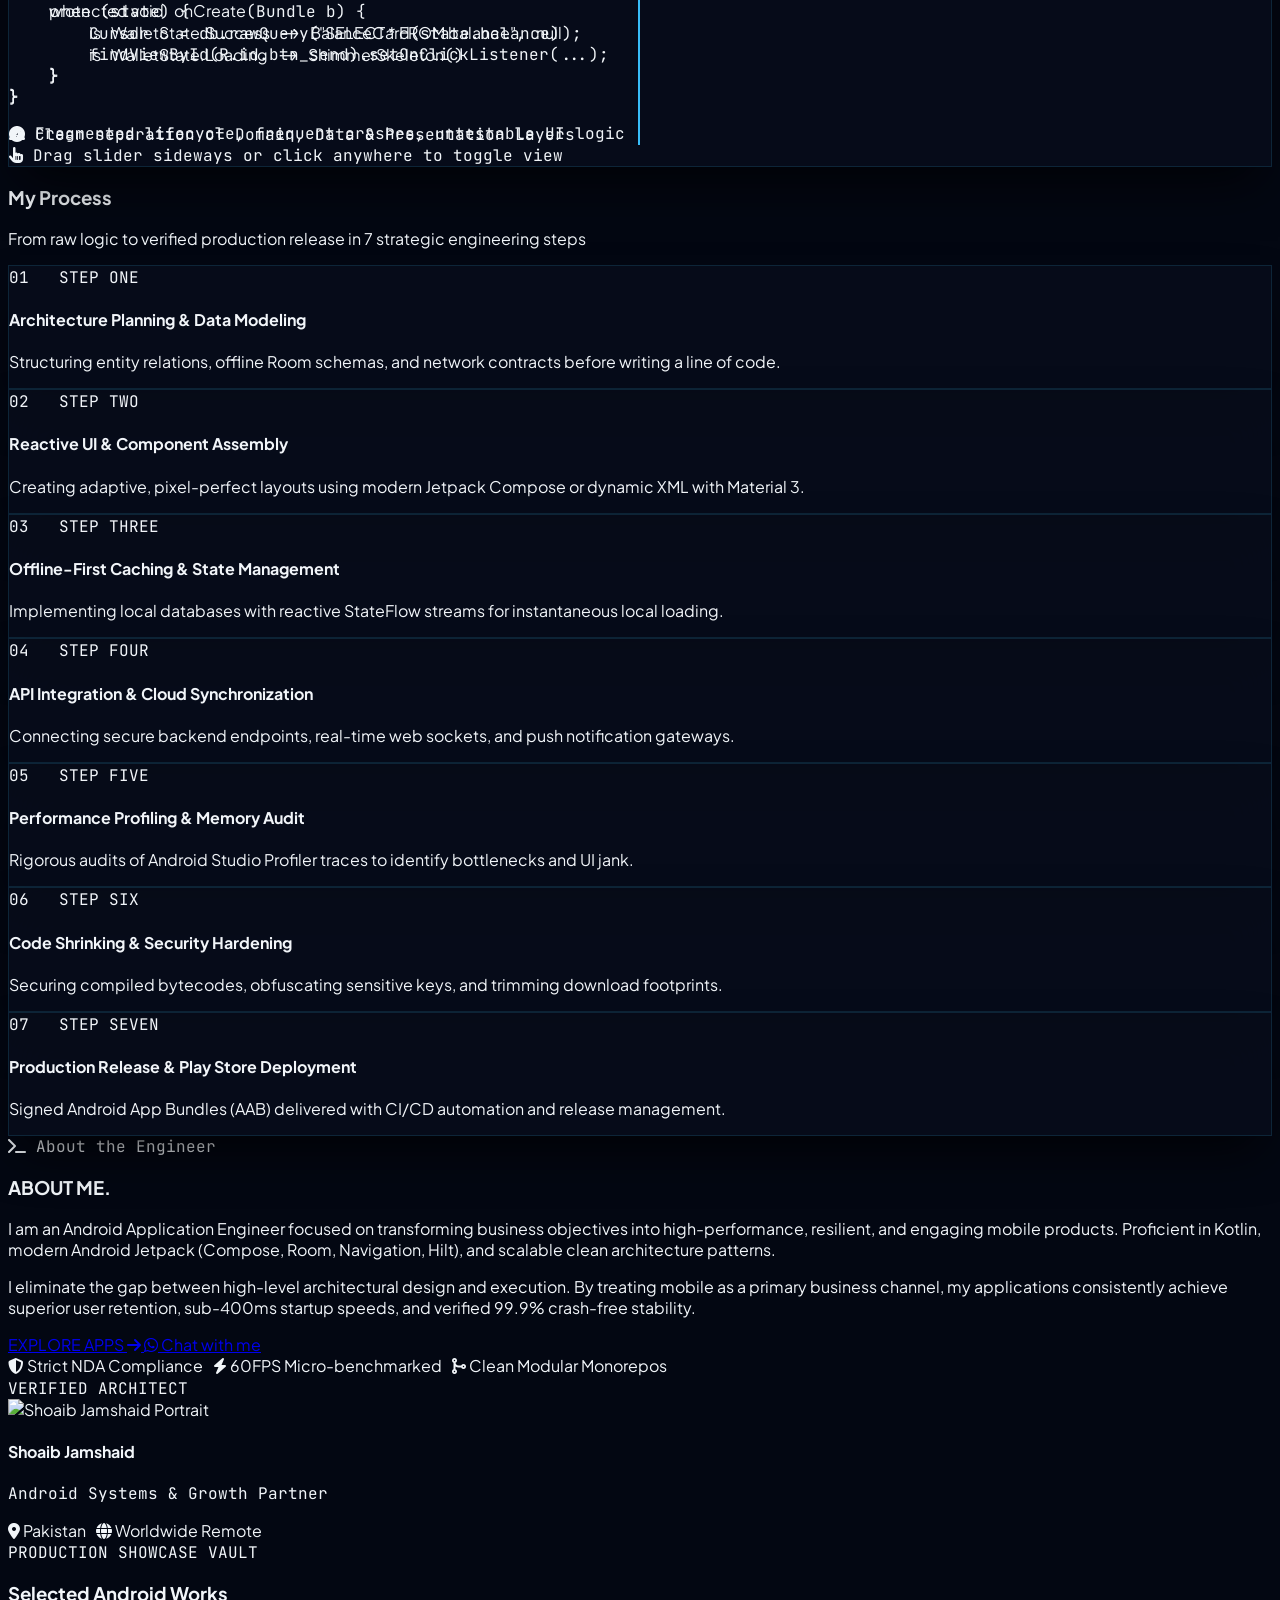
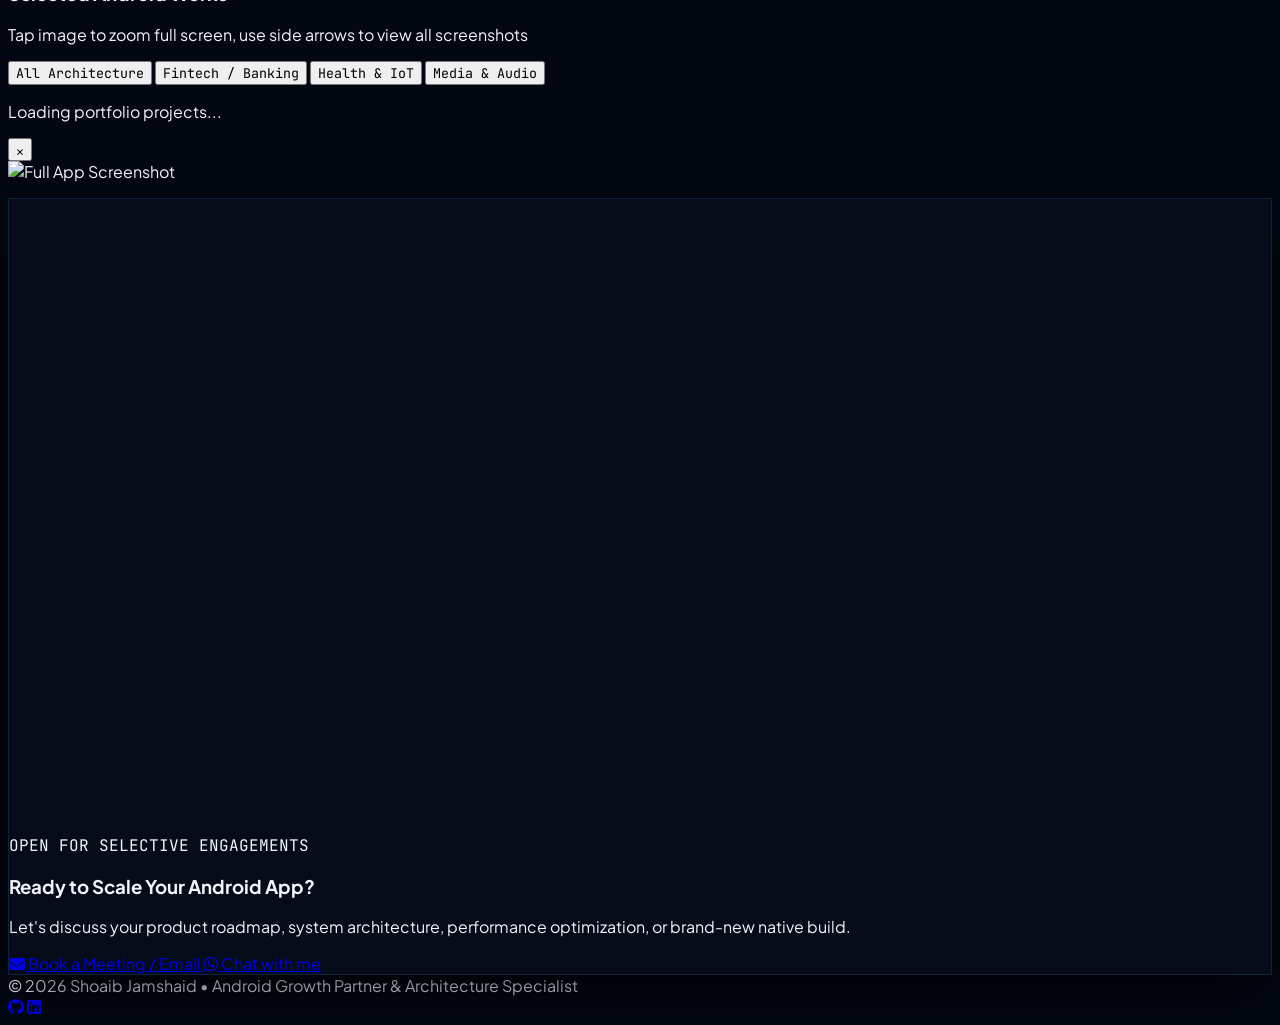
==== commit ceeb3c78: "Update index.html" ====
--- a/index.html
+++ b/index.html
@@ -83,8 +83,8 @@
   <!-- Main Content Wrapper -->
   <div class="relative z-10">
 
-    <!-- 2. Hero Section: Clean Fullscreen Video with Single-Line Name -->
-    <header id="home" class="relative w-full min-h-screen flex flex-col justify-center items-center text-center px-4 sm:px-6 pt-24 pb-16 overflow-hidden">
+    <!-- 2. Hero Section: Fullscreen Responsive Background Video -->
+    <header id="home" class="relative w-full min-h-screen flex flex-col justify-center items-center text-center px-4 sm:px-6 pt-28 pb-16 overflow-hidden">
       
       <!-- Video Background -->
       <video id="heroVideo" autoplay loop muted playsinline webkit-playsinline preload="auto" class="hero-video-bg">
@@ -103,18 +103,60 @@
         <path class="wave-line" d="M0,90 C180,30 320,170 500,90 C680,10 820,170 1000,90" fill="none" stroke="#10b981" stroke-width="1" style="animation-delay: -7s;"/>
       </svg>
 
-      <!-- Foreground Content (Cards Removed, Clean Center Focus) -->
-      <div class="relative z-10 w-full max-w-4xl mx-auto flex flex-col items-center">
+      <!-- Foreground Content with Relative Anchor Container for HUD Widgets -->
+      <div class="relative z-10 w-full max-w-7xl mx-auto flex flex-col items-center">
         
-        <div class="inline-flex items-center gap-2 px-3.5 py-1.5 rounded-full bg-slate-900/80 text-[10px] sm:text-xs font-mono text-cyan-300 mb-6 backdrop-blur-md shadow-lg shadow-cyan-950/60 border border-cyan-500/20">
+        <!-- Top Pill Tag -->
+        <div class="inline-flex items-center gap-2 px-4 py-1.5 rounded-full bg-slate-900/80 text-[10px] sm:text-xs font-mono text-cyan-300 mb-6 backdrop-blur-md shadow-lg shadow-cyan-950/60 border border-cyan-500/25">
           <span class="w-2 h-2 rounded-full bg-emerald-400 animate-pulse"></span>
           CONTENT STRATEGY & ANDROID ARCHITECTURE
         </div>
 
-        <!-- Center Commands & Dominant Typography (Single Line + Compact Balanced Size) -->
-        <div class="w-full px-2">
+        <!-- RUNTIME BENCHMARK (Adjusted to Top-Right with slightly enlarged profile) -->
+        <div class="hidden xl:block absolute right-2 sm:right-6 top-0 w-72 hud-card rounded-2xl p-4 sm:p-5 text-left shadow-2xl animate-float-right z-20 pointer-events-none border border-cyan-500/20 backdrop-blur-xl">
+          <div class="flex justify-between items-center text-xs text-slate-400 mb-3 pb-2 border-b border-slate-800/80">
+            <span class="text-cyan-400 font-bold flex items-center gap-2 font-mono">
+              <i class="fa-solid fa-microchip text-sm"></i> RUNTIME BENCHMARK
+            </span>
+            <span class="text-emerald-400 bg-emerald-500/10 px-2 py-0.5 rounded font-mono font-bold text-[10px]">60 FPS</span>
+          </div>
+          <div class="space-y-3 text-xs font-mono text-slate-300">
+            <div>
+              <div class="flex justify-between mb-1"><span>Cold Startup:</span><span class="text-cyan-300 font-bold">320ms</span></div>
+              <div class="w-full bg-slate-900 h-1.5 rounded-full overflow-hidden">
+                <div class="bg-gradient-to-r from-cyan-500 to-emerald-400 h-full w-[88%]"></div>
+              </div>
+            </div>
+            <div>
+              <div class="flex justify-between mb-1"><span>Memory Overhead:</span><span class="text-emerald-300 font-bold">22.4 MB</span></div>
+              <div class="w-full bg-slate-900 h-1.5 rounded-full overflow-hidden">
+                <div class="bg-emerald-400 h-full w-[30%]"></div>
+              </div>
+            </div>
+          </div>
+        </div>
+
+        <!-- PRODUCTION ENGINE (Adjusted to Bottom-Left side with enlarged grid) -->
+        <div class="hidden xl:block absolute left-2 sm:left-6 bottom-2 w-72 hud-card rounded-2xl p-4 sm:p-5 text-left shadow-2xl animate-float-left z-20 pointer-events-none border border-indigo-500/20 backdrop-blur-xl">
+          <div class="flex justify-between items-center text-xs text-slate-400 mb-3 pb-2 border-b border-slate-800/80">
+            <span class="text-indigo-400 font-bold flex items-center gap-2 font-mono">
+              <i class="fa-solid fa-layer-group text-sm"></i> PRODUCTION ENGINE
+            </span>
+            <span class="text-indigo-300 bg-indigo-500/20 px-2 py-0.5 rounded font-mono font-bold text-[10px]">CLEAN</span>
+          </div>
+          <div class="grid grid-cols-2 gap-2 text-[10px] font-mono">
+            <div class="bg-slate-900/95 py-2 px-1 rounded-lg text-center text-cyan-400 font-bold border border-slate-800">Compose UI</div>
+            <div class="bg-slate-900/95 py-2 px-1 rounded-lg text-center text-emerald-400 font-bold border border-slate-800">Coroutines</div>
+            <div class="bg-slate-900/95 py-2 px-1 rounded-lg text-center text-violet-400 font-bold border border-slate-800">Room DB</div>
+            <div class="bg-slate-900/95 py-2 px-1 rounded-lg text-center text-amber-400 font-bold border border-slate-800">Hilt / Koin</div>
+          </div>
+        </div>
+
+        <!-- Center Commands & Dominant Single-Line Typography -->
+        <div class="w-full max-w-4xl mx-auto px-2">
           
-          <h1 class="text-3xl sm:text-5xl md:text-6xl font-black uppercase tracking-tight text-white mb-3 drop-shadow-[0_15px_30px_rgba(0,0,0,0.9)] whitespace-nowrap leading-tight">
+          <!-- NAME IN SINGLE LINE WITH BALANCED PROFESSIONAL SCALE -->
+          <h1 class="text-3xl sm:text-5xl md:text-6xl lg:text-[4.25rem] font-black uppercase tracking-tight text-white mb-3 drop-shadow-[0_15px_30px_rgba(0,0,0,0.9)] whitespace-nowrap leading-tight">
             <span id="hero-name">SHOAIB JAMSHAID</span>
           </h1>
 
@@ -122,7 +164,7 @@
             ANDROID GROWTH PARTNER
           </p>
 
-          <div id="skills-list" class="flex flex-wrap justify-center items-center gap-2.5 sm:gap-3 text-xs sm:text-sm text-slate-200 font-medium mb-8">
+          <div id="skills-list" class="flex flex-wrap justify-center items-center gap-2 sm:gap-2.5 text-xs sm:text-sm text-slate-200 font-medium mb-8">
             <!-- Dynamically populated from Firebase / JS -->
           </div>
 
@@ -137,6 +179,16 @@
 
         </div>
 
+      </div>
+
+      <!-- Mobile/Tablet Quick Metrics Ribbon -->
+      <div class="xl:hidden w-full max-w-lg mx-auto mt-10 grid grid-cols-2 gap-2 font-mono text-[10px] text-slate-300 relative z-10">
+        <div class="hud-card p-2 rounded-xl text-center border border-slate-800/80">
+          <span class="text-cyan-400 block font-bold">320ms</span> Cold Launch
+        </div>
+        <div class="hud-card p-2 rounded-xl text-center border border-slate-800/80">
+          <span class="text-emerald-400 block font-bold">60.0 FPS</span> UI Performance
+        </div>
       </div>
 
     </header>
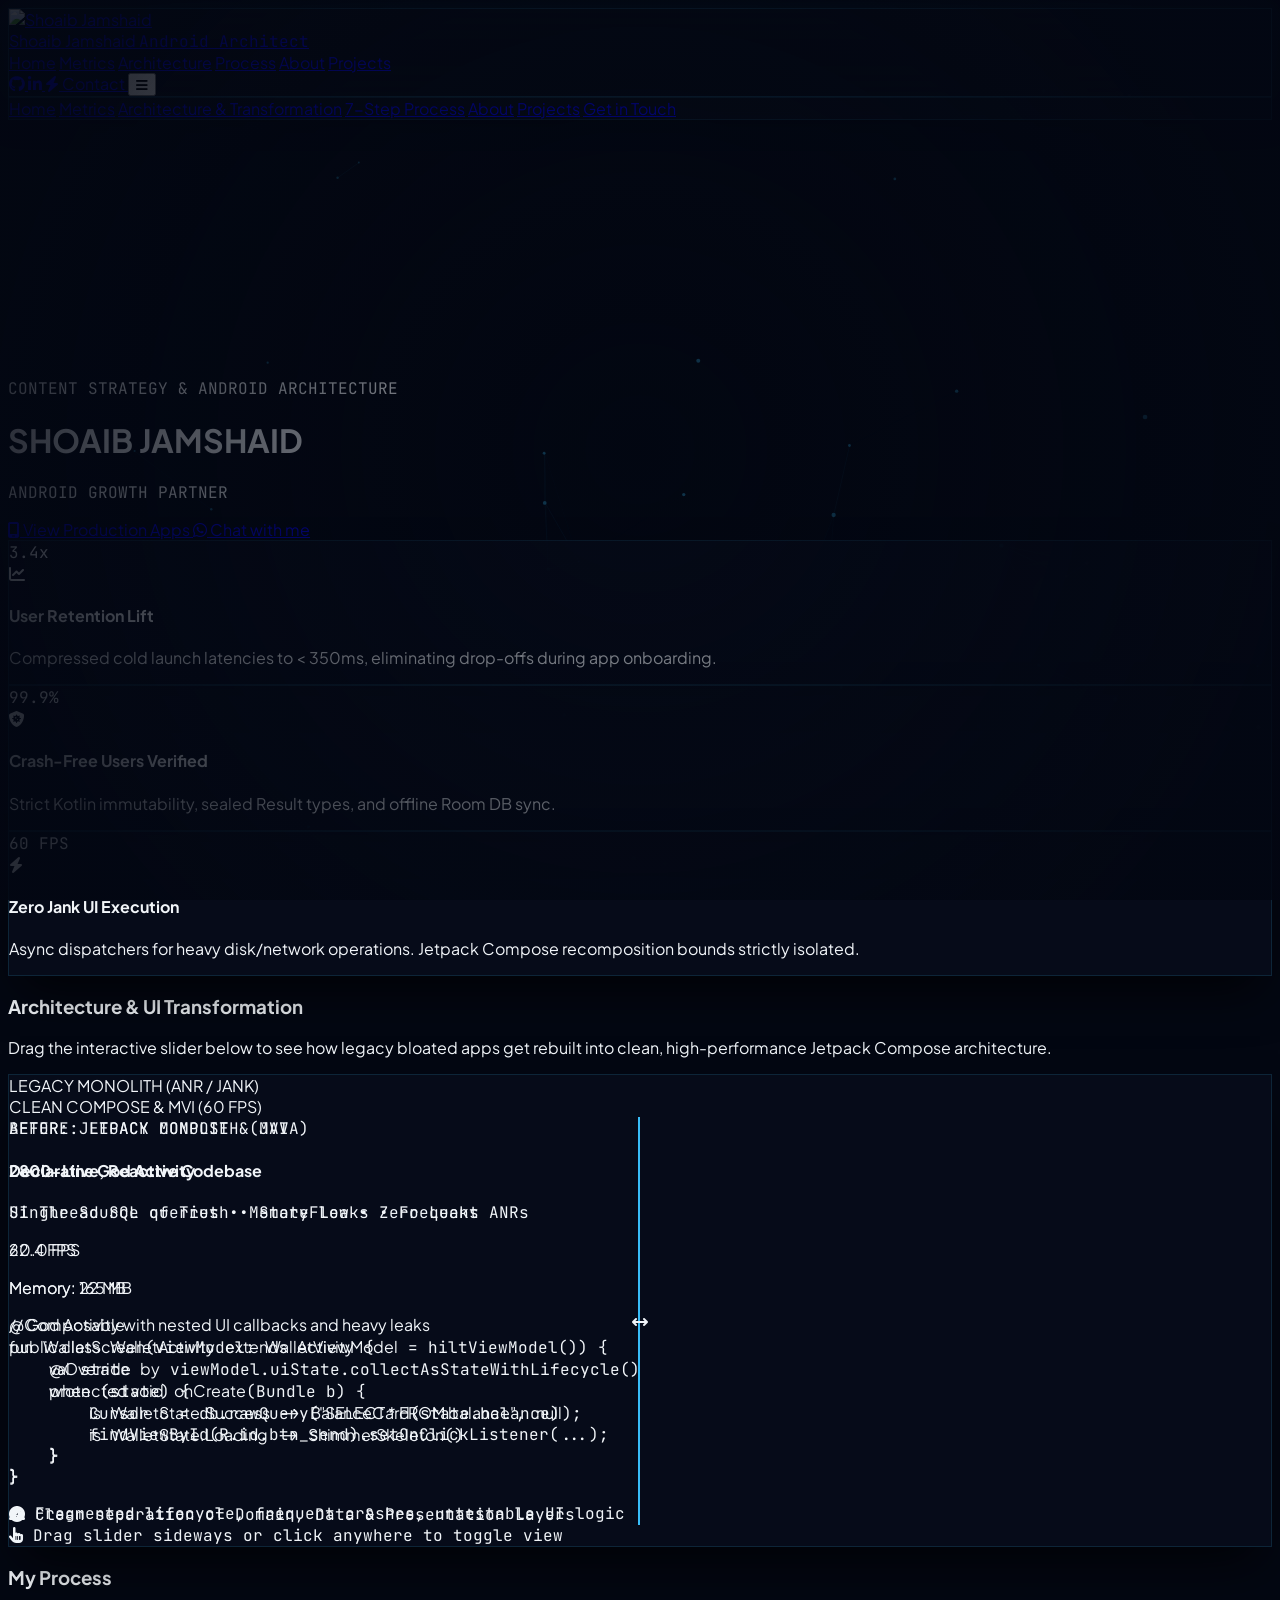
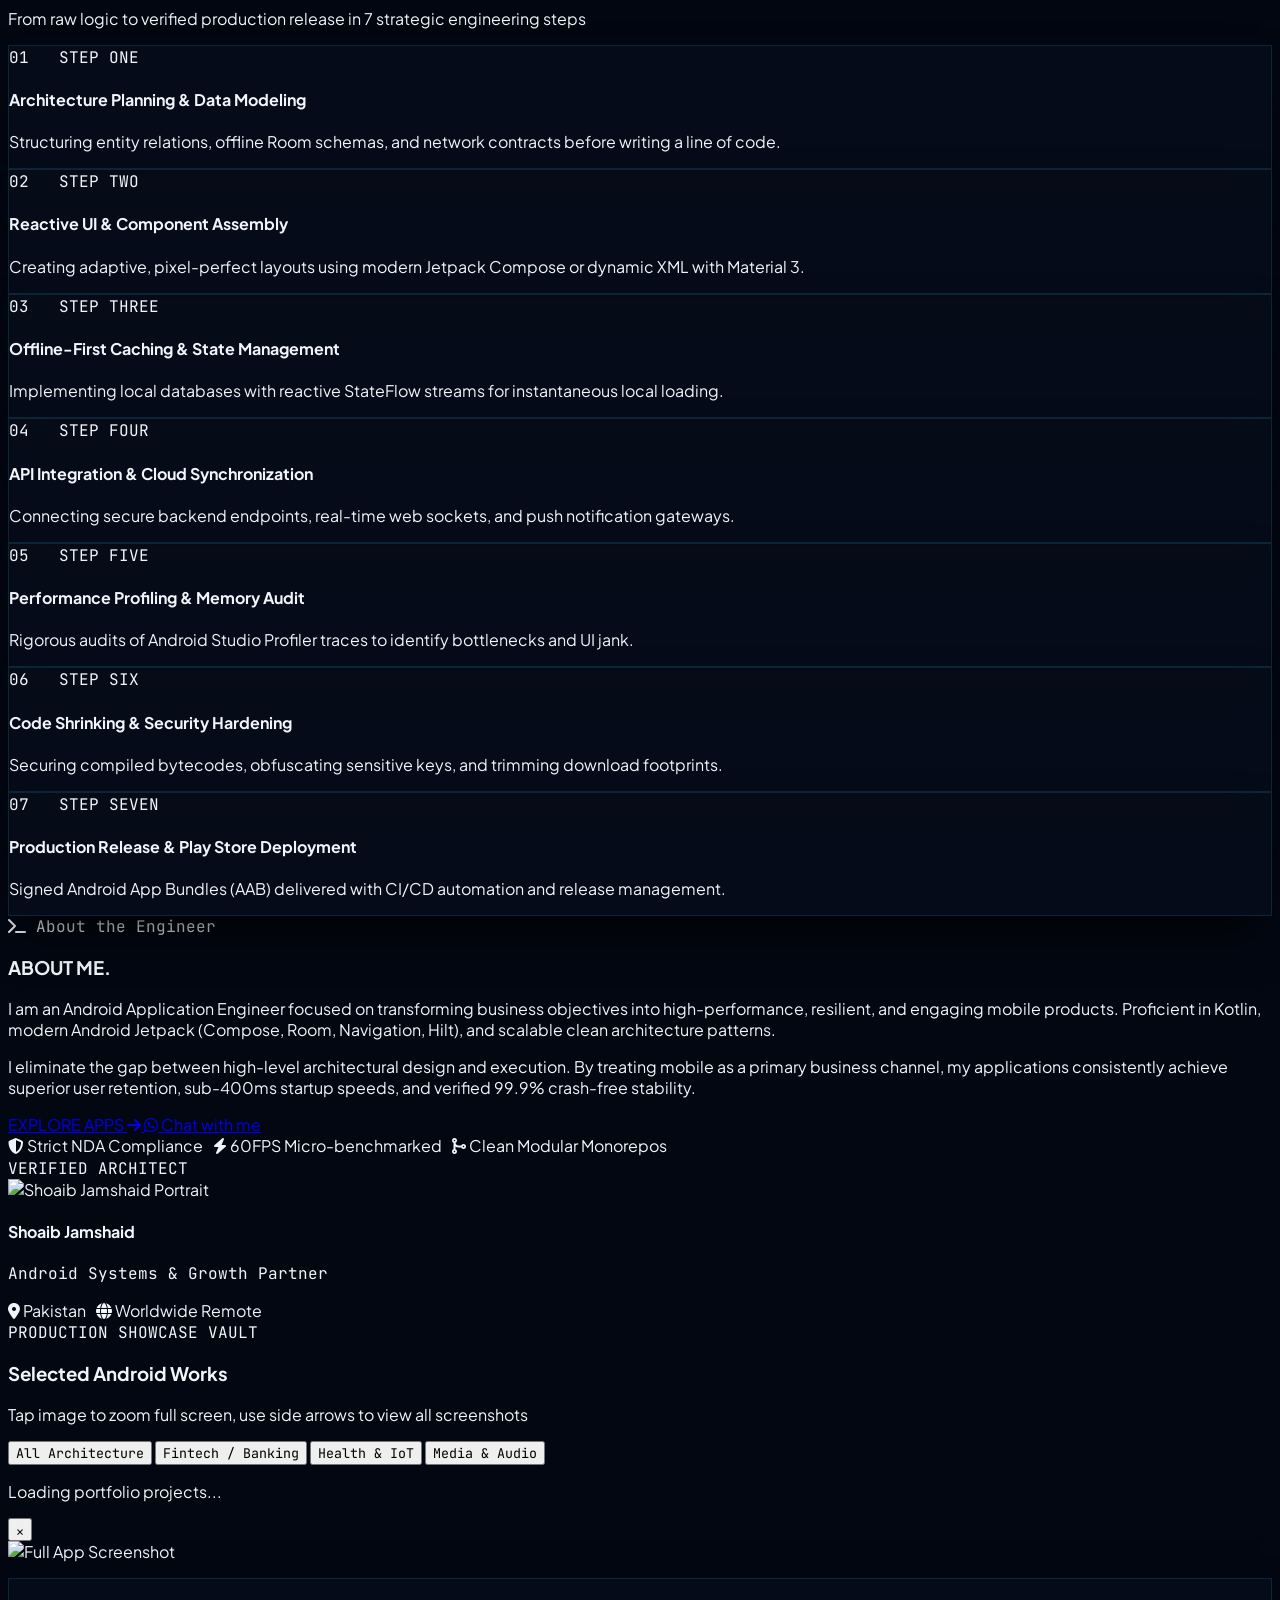
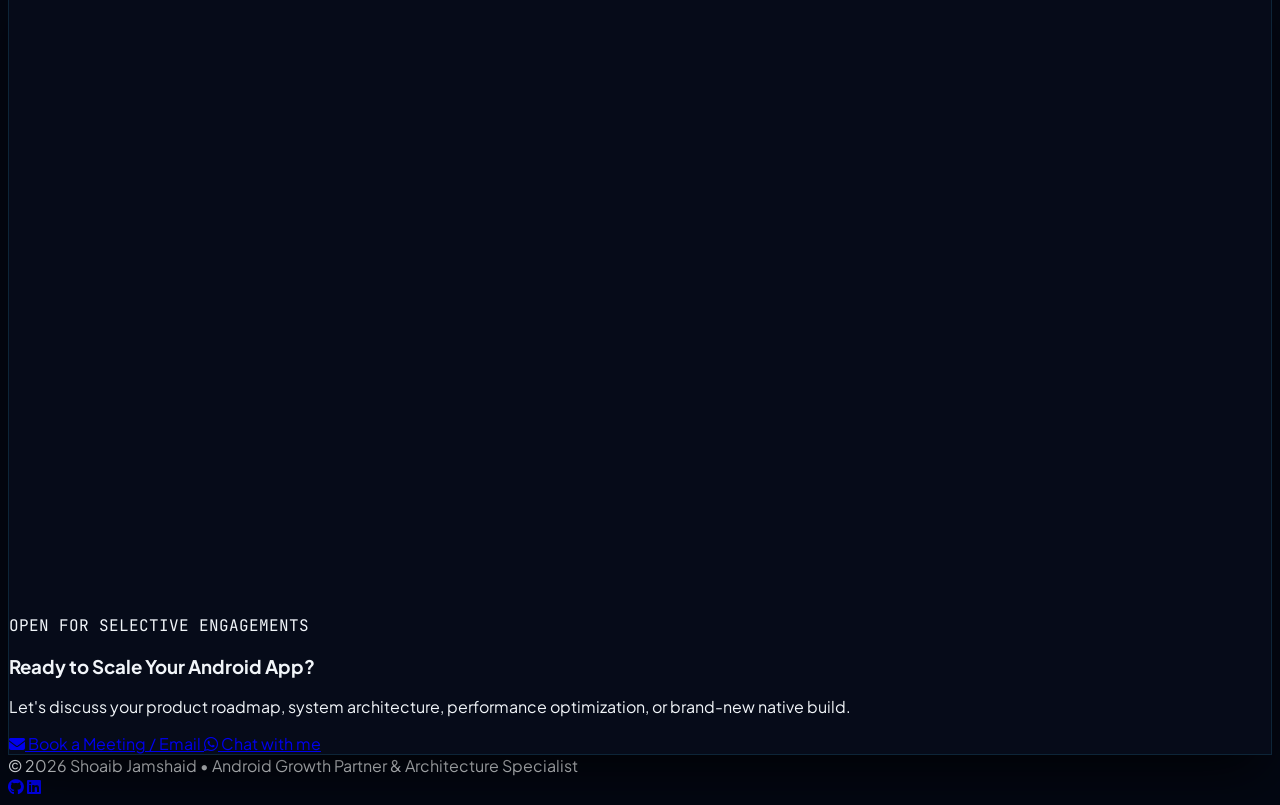
==== commit 9b4d5b97: "Update index.html" ====
--- a/index.html
+++ b/index.html
@@ -83,8 +83,8 @@
   <!-- Main Content Wrapper -->
   <div class="relative z-10">
 
-    <!-- 2. Hero Section: Fullscreen Responsive Background Video -->
-    <header id="home" class="relative w-full min-h-screen flex flex-col justify-center items-center text-center px-4 sm:px-6 pt-28 pb-16 overflow-hidden">
+    <!-- 2. Hero Section: Clean Fullscreen Video with Single-Line Name -->
+    <header id="home" class="relative w-full min-h-screen flex flex-col justify-center items-center text-center px-4 sm:px-6 pt-24 pb-16 overflow-hidden">
       
       <!-- Video Background -->
       <video id="heroVideo" autoplay loop muted playsinline webkit-playsinline preload="auto" class="hero-video-bg">
@@ -103,60 +103,18 @@
         <path class="wave-line" d="M0,90 C180,30 320,170 500,90 C680,10 820,170 1000,90" fill="none" stroke="#10b981" stroke-width="1" style="animation-delay: -7s;"/>
       </svg>
 
-      <!-- Foreground Content with Relative Anchor Container for HUD Widgets -->
-      <div class="relative z-10 w-full max-w-7xl mx-auto flex flex-col items-center">
+      <!-- Foreground Content (Cards Removed, Clean Center Focus) -->
+      <div class="relative z-10 w-full max-w-4xl mx-auto flex flex-col items-center">
         
-        <!-- Top Pill Tag -->
-        <div class="inline-flex items-center gap-2 px-4 py-1.5 rounded-full bg-slate-900/80 text-[10px] sm:text-xs font-mono text-cyan-300 mb-6 backdrop-blur-md shadow-lg shadow-cyan-950/60 border border-cyan-500/25">
+        <div class="inline-flex items-center gap-2 px-3.5 py-1.5 rounded-full bg-slate-900/80 text-[10px] sm:text-xs font-mono text-cyan-300 mb-6 backdrop-blur-md shadow-lg shadow-cyan-950/60 border border-cyan-500/20">
           <span class="w-2 h-2 rounded-full bg-emerald-400 animate-pulse"></span>
           CONTENT STRATEGY & ANDROID ARCHITECTURE
         </div>
 
-        <!-- RUNTIME BENCHMARK (Adjusted to Top-Right with slightly enlarged profile) -->
-        <div class="hidden xl:block absolute right-2 sm:right-6 top-0 w-72 hud-card rounded-2xl p-4 sm:p-5 text-left shadow-2xl animate-float-right z-20 pointer-events-none border border-cyan-500/20 backdrop-blur-xl">
-          <div class="flex justify-between items-center text-xs text-slate-400 mb-3 pb-2 border-b border-slate-800/80">
-            <span class="text-cyan-400 font-bold flex items-center gap-2 font-mono">
-              <i class="fa-solid fa-microchip text-sm"></i> RUNTIME BENCHMARK
-            </span>
-            <span class="text-emerald-400 bg-emerald-500/10 px-2 py-0.5 rounded font-mono font-bold text-[10px]">60 FPS</span>
-          </div>
-          <div class="space-y-3 text-xs font-mono text-slate-300">
-            <div>
-              <div class="flex justify-between mb-1"><span>Cold Startup:</span><span class="text-cyan-300 font-bold">320ms</span></div>
-              <div class="w-full bg-slate-900 h-1.5 rounded-full overflow-hidden">
-                <div class="bg-gradient-to-r from-cyan-500 to-emerald-400 h-full w-[88%]"></div>
-              </div>
-            </div>
-            <div>
-              <div class="flex justify-between mb-1"><span>Memory Overhead:</span><span class="text-emerald-300 font-bold">22.4 MB</span></div>
-              <div class="w-full bg-slate-900 h-1.5 rounded-full overflow-hidden">
-                <div class="bg-emerald-400 h-full w-[30%]"></div>
-              </div>
-            </div>
-          </div>
-        </div>
-
-        <!-- PRODUCTION ENGINE (Adjusted to Bottom-Left side with enlarged grid) -->
-        <div class="hidden xl:block absolute left-2 sm:left-6 bottom-2 w-72 hud-card rounded-2xl p-4 sm:p-5 text-left shadow-2xl animate-float-left z-20 pointer-events-none border border-indigo-500/20 backdrop-blur-xl">
-          <div class="flex justify-between items-center text-xs text-slate-400 mb-3 pb-2 border-b border-slate-800/80">
-            <span class="text-indigo-400 font-bold flex items-center gap-2 font-mono">
-              <i class="fa-solid fa-layer-group text-sm"></i> PRODUCTION ENGINE
-            </span>
-            <span class="text-indigo-300 bg-indigo-500/20 px-2 py-0.5 rounded font-mono font-bold text-[10px]">CLEAN</span>
-          </div>
-          <div class="grid grid-cols-2 gap-2 text-[10px] font-mono">
-            <div class="bg-slate-900/95 py-2 px-1 rounded-lg text-center text-cyan-400 font-bold border border-slate-800">Compose UI</div>
-            <div class="bg-slate-900/95 py-2 px-1 rounded-lg text-center text-emerald-400 font-bold border border-slate-800">Coroutines</div>
-            <div class="bg-slate-900/95 py-2 px-1 rounded-lg text-center text-violet-400 font-bold border border-slate-800">Room DB</div>
-            <div class="bg-slate-900/95 py-2 px-1 rounded-lg text-center text-amber-400 font-bold border border-slate-800">Hilt / Koin</div>
-          </div>
-        </div>
-
-        <!-- Center Commands & Dominant Single-Line Typography -->
-        <div class="w-full max-w-4xl mx-auto px-2">
+        <!-- Center Commands & Dominant Typography (Single Line + Compact Balanced Size) -->
+        <div class="w-full px-2">
           
-          <!-- NAME IN SINGLE LINE WITH BALANCED PROFESSIONAL SCALE -->
-          <h1 class="text-3xl sm:text-5xl md:text-6xl lg:text-[4.25rem] font-black uppercase tracking-tight text-white mb-3 drop-shadow-[0_15px_30px_rgba(0,0,0,0.9)] whitespace-nowrap leading-tight">
+          <h1 class="text-3xl sm:text-5xl md:text-6xl font-black uppercase tracking-tight text-white mb-3 drop-shadow-[0_15px_30px_rgba(0,0,0,0.9)] whitespace-nowrap leading-tight">
             <span id="hero-name">SHOAIB JAMSHAID</span>
           </h1>
 
@@ -164,7 +122,7 @@
             ANDROID GROWTH PARTNER
           </p>
 
-          <div id="skills-list" class="flex flex-wrap justify-center items-center gap-2 sm:gap-2.5 text-xs sm:text-sm text-slate-200 font-medium mb-8">
+          <div id="skills-list" class="flex flex-wrap justify-center items-center gap-2.5 sm:gap-3 text-xs sm:text-sm text-slate-200 font-medium mb-8">
             <!-- Dynamically populated from Firebase / JS -->
           </div>
 
@@ -179,16 +137,6 @@
 
         </div>
 
-      </div>
-
-      <!-- Mobile/Tablet Quick Metrics Ribbon -->
-      <div class="xl:hidden w-full max-w-lg mx-auto mt-10 grid grid-cols-2 gap-2 font-mono text-[10px] text-slate-300 relative z-10">
-        <div class="hud-card p-2 rounded-xl text-center border border-slate-800/80">
-          <span class="text-cyan-400 block font-bold">320ms</span> Cold Launch
-        </div>
-        <div class="hud-card p-2 rounded-xl text-center border border-slate-800/80">
-          <span class="text-emerald-400 block font-bold">60.0 FPS</span> UI Performance
-        </div>
       </div>
 
     </header>
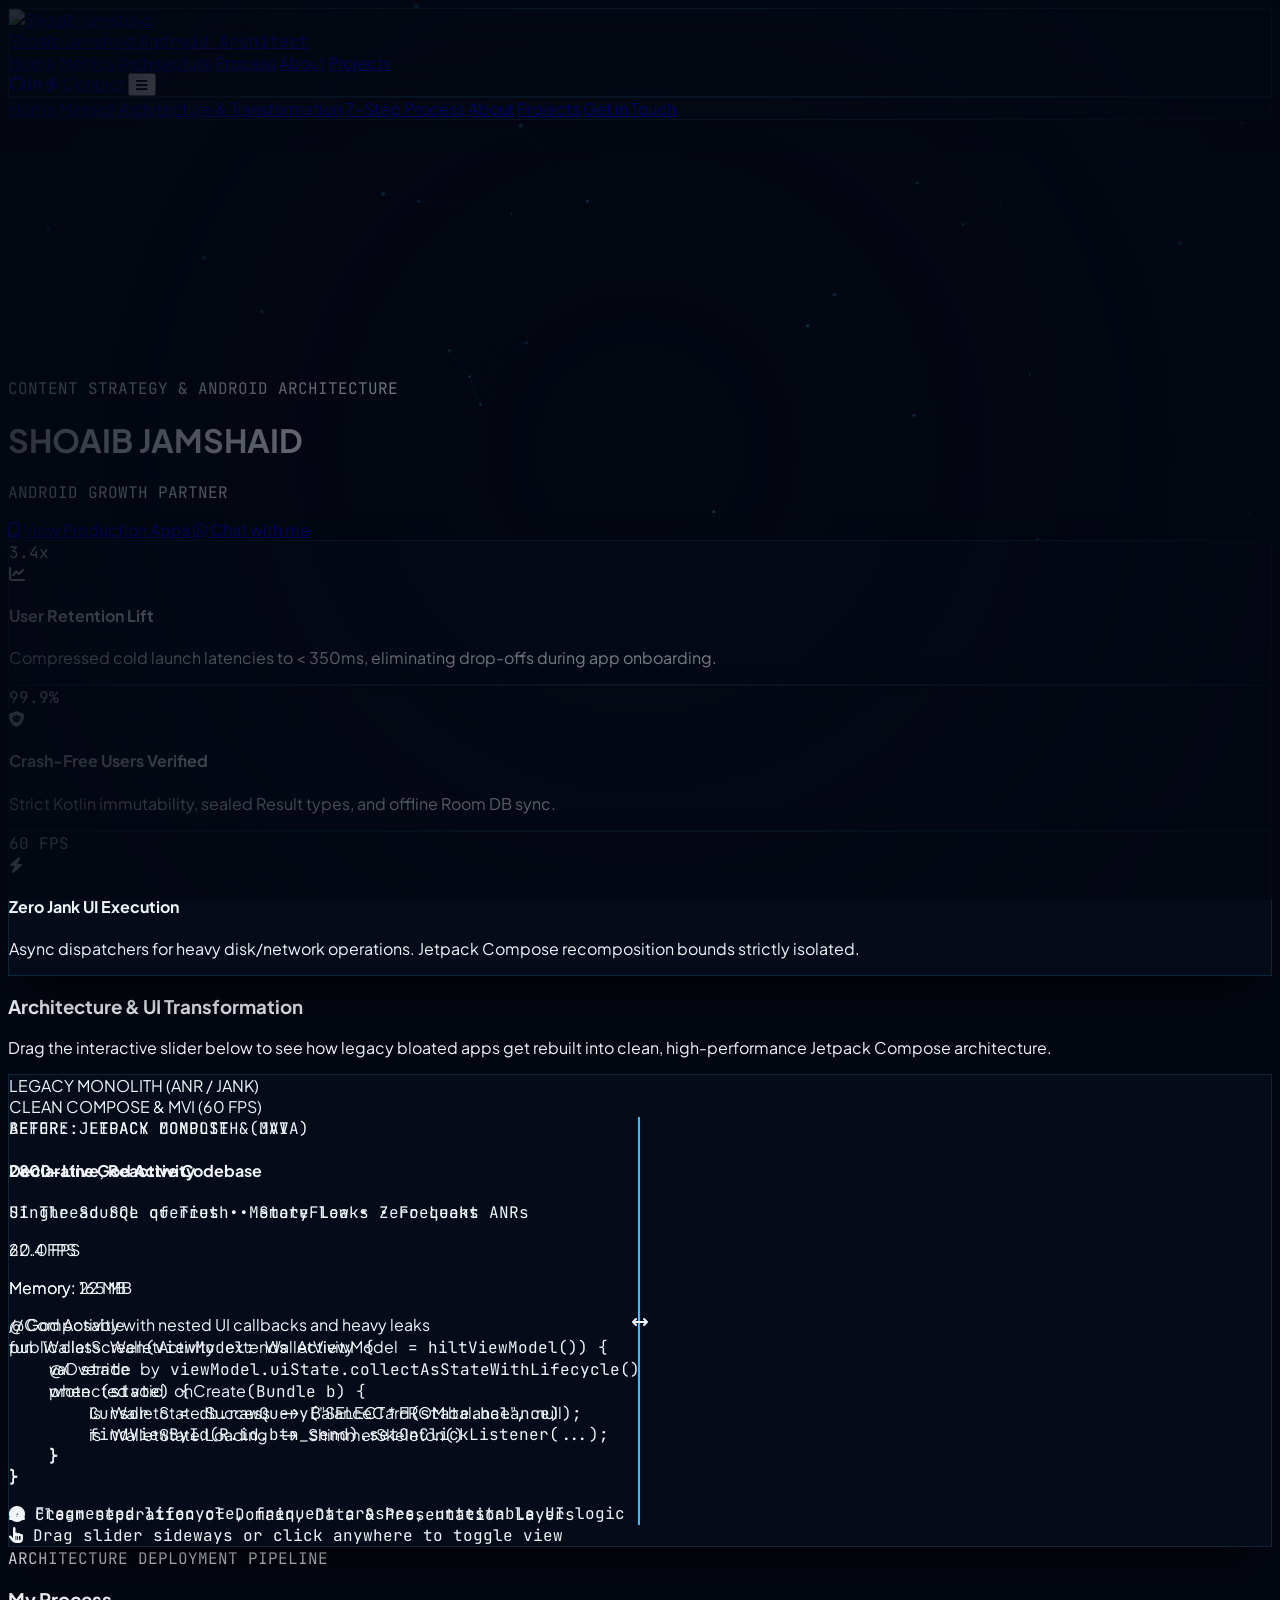
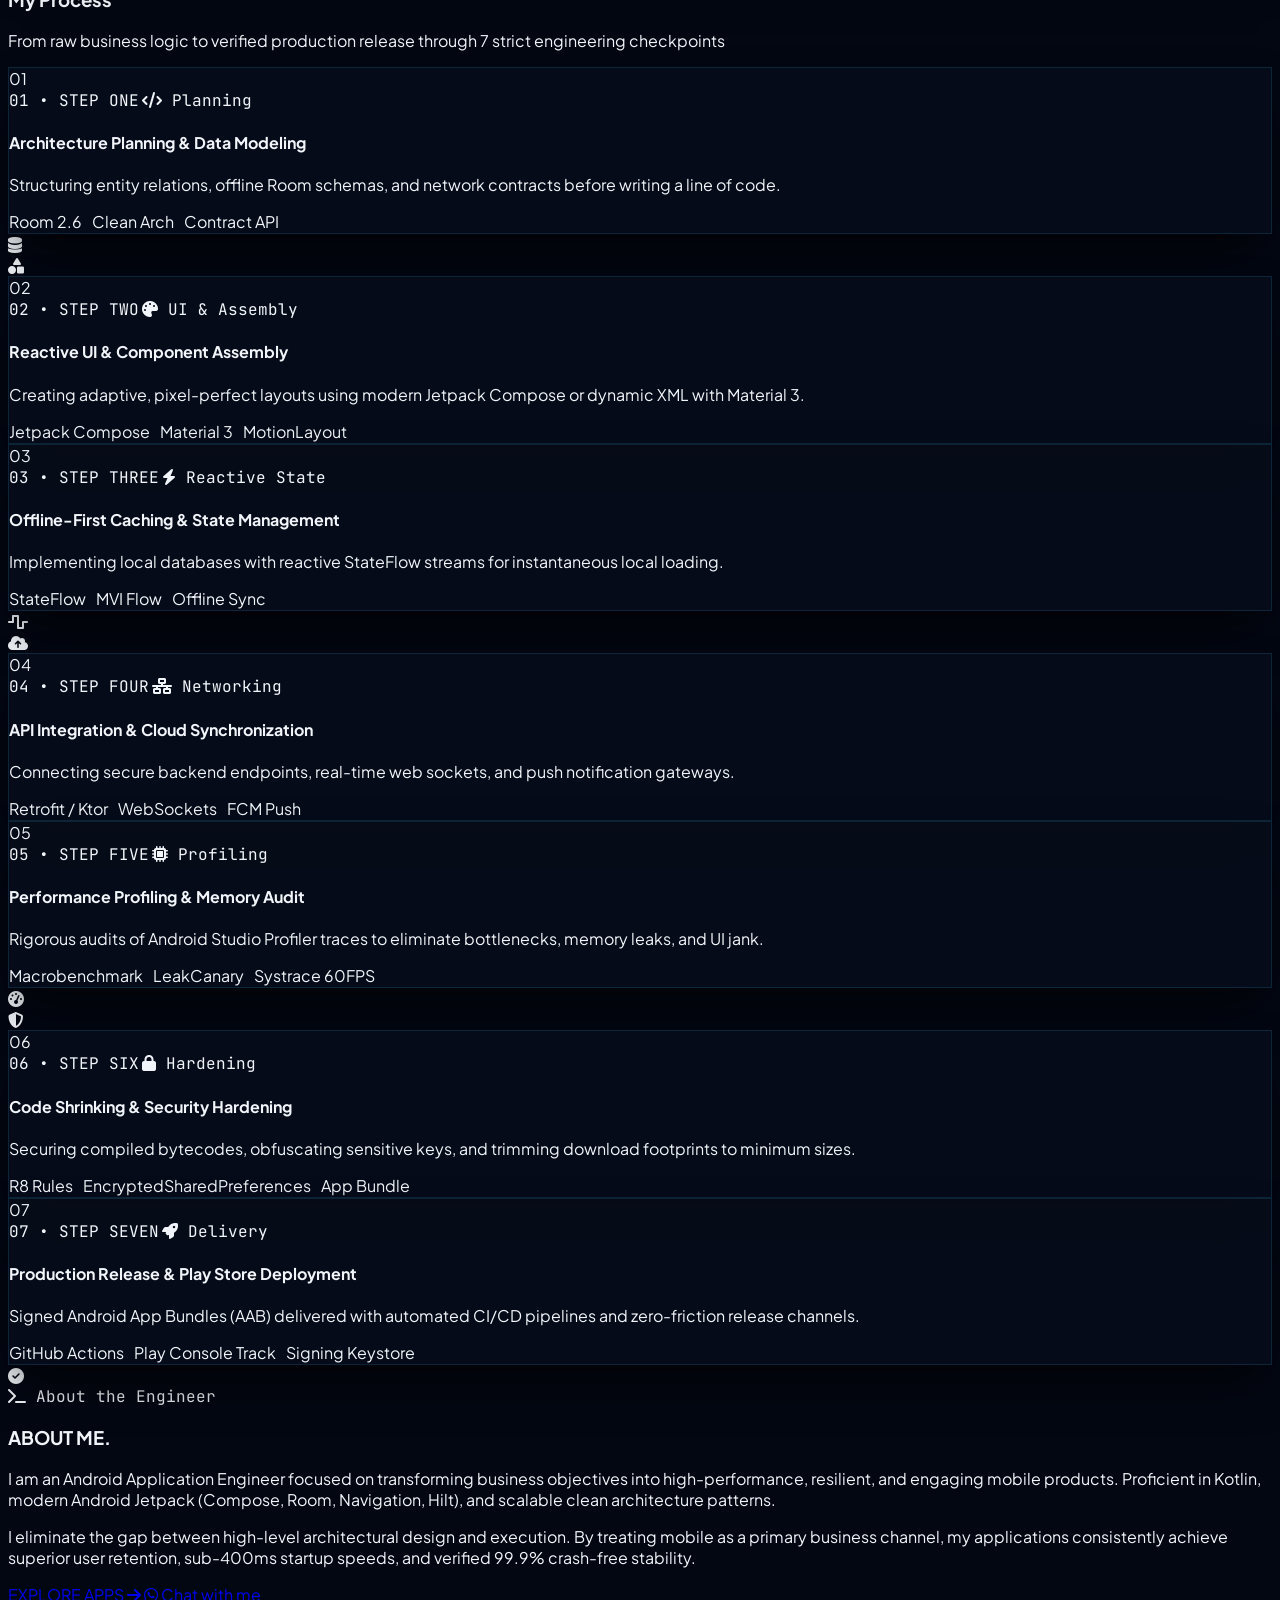
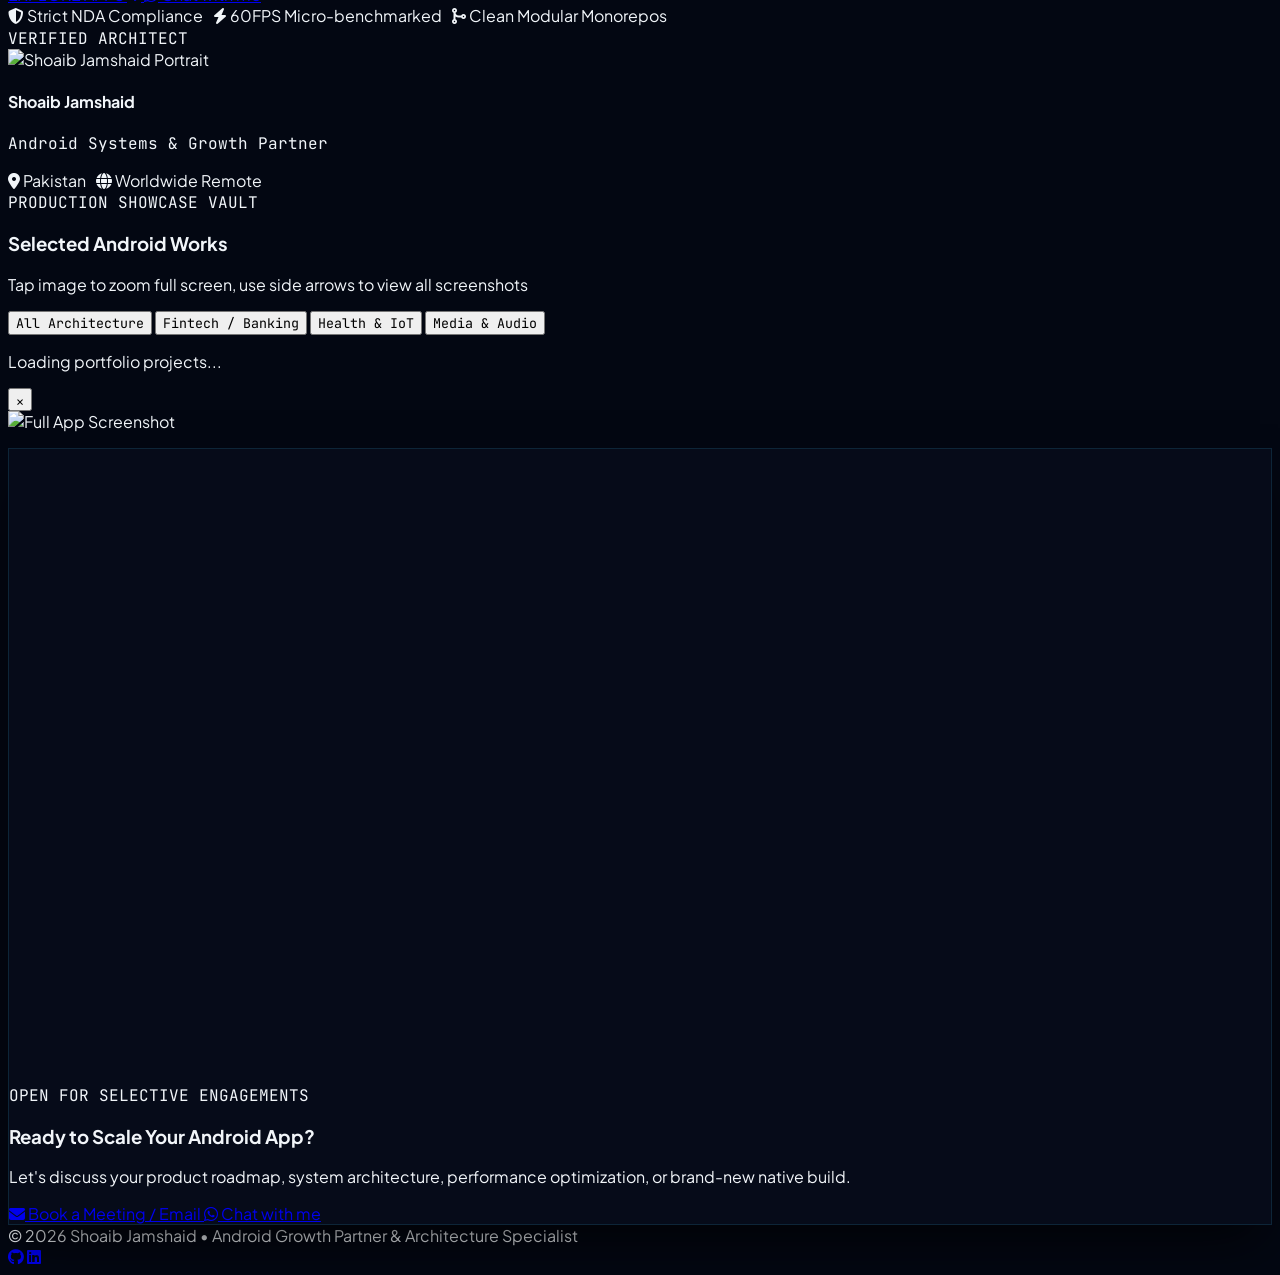
==== commit 99676d6a: "Update index.html" ====
--- a/index.html
+++ b/index.html
@@ -103,7 +103,7 @@
         <path class="wave-line" d="M0,90 C180,30 320,170 500,90 C680,10 820,170 1000,90" fill="none" stroke="#10b981" stroke-width="1" style="animation-delay: -7s;"/>
       </svg>
 
-      <!-- Foreground Content (Cards Removed, Clean Center Focus) -->
+      <!-- Foreground Content -->
       <div class="relative z-10 w-full max-w-4xl mx-auto flex flex-col items-center">
         
         <div class="inline-flex items-center gap-2 px-3.5 py-1.5 rounded-full bg-slate-900/80 text-[10px] sm:text-xs font-mono text-cyan-300 mb-6 backdrop-blur-md shadow-lg shadow-cyan-950/60 border border-cyan-500/20">
@@ -111,7 +111,7 @@
           CONTENT STRATEGY & ANDROID ARCHITECTURE
         </div>
 
-        <!-- Center Commands & Dominant Typography (Single Line + Compact Balanced Size) -->
+        <!-- Center Commands & Dominant Typography -->
         <div class="w-full px-2">
           
           <h1 class="text-3xl sm:text-5xl md:text-6xl font-black uppercase tracking-tight text-white mb-3 drop-shadow-[0_15px_30px_rgba(0,0,0,0.9)] whitespace-nowrap leading-tight">
@@ -288,56 +288,204 @@
       </div>
     </section>
 
-    <!-- 5. "My Process" (7 Steps Transparent Timeline) -->
-    <section id="process" class="max-w-4xl mx-auto px-4 sm:px-6 py-20 relative">
-      <div class="text-center mb-16">
-        <h3 class="text-3xl sm:text-5xl font-black text-white tracking-tight uppercase mb-2">My Process</h3>
-        <p class="text-xs sm:text-sm text-slate-400 font-medium">From raw logic to verified production release in 7 strategic engineering steps</p>
-      </div>
-
-      <div class="relative space-y-7">
-        <div class="glass-card rounded-2xl p-6 sm:p-8 border-l-4 border-l-cyan-400 relative z-10">
-          <span class="text-[11px] font-bold px-2.5 py-1 rounded bg-cyan-500/20 text-cyan-400 tracking-wider font-mono">01 &nbsp; STEP ONE</span>
-          <h4 class="text-base sm:text-lg font-bold text-white mt-1">Architecture Planning & Data Modeling</h4>
-          <p class="text-xs sm:text-sm text-slate-400 mt-1 mb-4 leading-relaxed">Structuring entity relations, offline Room schemas, and network contracts before writing a line of code.</p>
-        </div>
-
-        <div class="glass-card rounded-2xl p-6 sm:p-8 border-l-4 border-l-blue-400 sm:ml-10 relative z-10">
-          <span class="text-[11px] font-bold px-2.5 py-1 rounded bg-blue-500/20 text-blue-400 tracking-wider font-mono">02 &nbsp; STEP TWO</span>
-          <h4 class="text-base sm:text-lg font-bold text-white mt-1">Reactive UI & Component Assembly</h4>
-          <p class="text-xs sm:text-sm text-slate-400 mt-1 mb-4 leading-relaxed">Creating adaptive, pixel-perfect layouts using modern Jetpack Compose or dynamic XML with Material 3.</p>
-        </div>
-
-        <div class="glass-card rounded-2xl p-6 sm:p-8 border-l-4 border-l-indigo-400 relative z-10">
-          <span class="text-[11px] font-bold px-2.5 py-1 rounded bg-indigo-500/20 text-indigo-400 tracking-wider font-mono">03 &nbsp; STEP THREE</span>
-          <h4 class="text-base sm:text-lg font-bold text-white mt-1">Offline-First Caching & State Management</h4>
-          <p class="text-xs sm:text-sm text-slate-400 mt-1 mb-4 leading-relaxed">Implementing local databases with reactive StateFlow streams for instantaneous local loading.</p>
-        </div>
-
-        <div class="glass-card rounded-2xl p-6 sm:p-8 border-l-4 border-l-purple-400 sm:ml-10 relative z-10">
-          <span class="text-[11px] font-bold px-2.5 py-1 rounded bg-purple-500/20 text-purple-400 tracking-wider font-mono">04 &nbsp; STEP FOUR</span>
-          <h4 class="text-base sm:text-lg font-bold text-white mt-1">API Integration & Cloud Synchronization</h4>
-          <p class="text-xs sm:text-sm text-slate-400 mt-1 mb-4 leading-relaxed">Connecting secure backend endpoints, real-time web sockets, and push notification gateways.</p>
-        </div>
-
-        <div class="glass-card rounded-2xl p-6 sm:p-8 border-l-4 border-l-pink-400 relative z-10">
-          <span class="text-[11px] font-bold px-2.5 py-1 rounded bg-pink-500/20 text-pink-400 tracking-wider font-mono">05 &nbsp; STEP FIVE</span>
-          <h4 class="text-base sm:text-lg font-bold text-white mt-1">Performance Profiling & Memory Audit</h4>
-          <p class="text-xs sm:text-sm text-slate-400 mt-1 mb-4 leading-relaxed">Rigorous audits of Android Studio Profiler traces to identify bottlenecks and UI jank.</p>
-        </div>
-
-        <div class="glass-card rounded-2xl p-6 sm:p-8 border-l-4 border-l-amber-400 sm:ml-10 relative z-10">
-          <span class="text-[11px] font-bold px-2.5 py-1 rounded bg-amber-500/20 text-amber-400 tracking-wider font-mono">06 &nbsp; STEP SIX</span>
-          <h4 class="text-base sm:text-lg font-bold text-white mt-1">Code Shrinking & Security Hardening</h4>
-          <p class="text-xs sm:text-sm text-slate-400 mt-1 mb-4 leading-relaxed">Securing compiled bytecodes, obfuscating sensitive keys, and trimming download footprints.</p>
-        </div>
-
-        <div class="glass-card rounded-2xl p-6 sm:p-8 border-l-4 border-l-emerald-400 relative z-10">
-          <span class="text-[11px] font-bold px-2.5 py-1 rounded bg-emerald-500/20 text-emerald-400 tracking-wider font-mono">07 &nbsp; STEP SEVEN</span>
-          <h4 class="text-base sm:text-lg font-bold text-white mt-1">Production Release & Play Store Deployment</h4>
-          <p class="text-xs sm:text-sm text-slate-400 mt-1 mb-4 leading-relaxed">Signed Android App Bundles (AAB) delivered with CI/CD automation and release management.</p>
-        </div>
-      </div>
+    <!-- 5. "My Process" (High-Tech Interactive Android CI/CD Pipeline) -->
+    <section id="process" class="max-w-5xl mx-auto px-4 sm:px-6 py-24 relative">
+      
+      <!-- Top Title Tag -->
+      <div class="text-center mb-16 relative z-10">
+        <div class="inline-flex items-center gap-2 px-3.5 py-1.5 rounded-full bg-cyan-950/80 border border-cyan-800 text-[11px] font-mono text-cyan-400 mb-3 uppercase tracking-widest shadow-lg">
+          <span class="w-2 h-2 rounded-full bg-cyan-400 animate-ping"></span> ARCHITECTURE DEPLOYMENT PIPELINE
+        </div>
+        <h3 class="text-3xl sm:text-5xl font-black text-white tracking-tight uppercase mb-3">My Process</h3>
+        <p class="text-xs sm:text-sm text-slate-400 font-medium max-w-xl mx-auto">From raw business logic to verified production release through 7 strict engineering checkpoints</p>
+      </div>
+
+      <!-- Center Glowing Neon Pipeline Line (Desktop) & Left Line (Mobile) -->
+      <div class="relative process-pipeline-container">
+        
+        <!-- Glowing Spine Cable -->
+        <div class="absolute left-6 md:left-1/2 top-4 bottom-8 w-[3px] -translate-x-1/2 bg-gradient-to-b from-cyan-500 via-indigo-500 via-pink-500 to-emerald-400 shadow-[0_0_15px_rgba(56,189,248,0.5)] z-0 rounded-full"></div>
+        <div class="absolute left-6 md:left-1/2 top-4 bottom-8 w-[1px] -translate-x-1/2 bg-white/70 z-0"></div>
+
+        <!-- 01. STEP ONE -->
+        <div class="relative z-10 flex flex-col md:flex-row items-start md:items-center mb-12 group">
+          <!-- Step Card (Left on Desktop) -->
+          <div class="w-full md:w-[45%] pl-14 md:pl-0 md:pr-10 text-left">
+            <div class="process-node-card glass-card rounded-2xl p-5 sm:p-6 border border-cyan-500/20 hover:border-cyan-400/60 transition duration-300 relative overflow-hidden group-hover:-translate-y-1">
+              <span class="process-watermark">01</span>
+              <div class="flex items-center justify-between mb-2">
+                <span class="text-[10px] font-mono font-bold px-2 py-0.5 rounded bg-cyan-500/20 text-cyan-300 border border-cyan-500/30">01 • STEP ONE</span>
+                <span class="text-[10px] font-mono text-slate-400 flex items-center gap-1"><i class="fa-solid fa-code text-cyan-400"></i> Planning</span>
+              </div>
+              <h4 class="text-base sm:text-lg font-black text-white group-hover:text-cyan-400 transition">Architecture Planning & Data Modeling</h4>
+              <p class="text-xs text-slate-400 mt-2 leading-relaxed">Structuring entity relations, offline Room schemas, and network contracts before writing a line of code.</p>
+              <div class="flex flex-wrap gap-1.5 mt-3 text-[10px] font-mono text-cyan-300/80">
+                <span class="bg-slate-900/80 px-2 py-0.5 rounded border border-slate-800">Room 2.6</span>
+                <span class="bg-slate-900/80 px-2 py-0.5 rounded border border-slate-800">Clean Arch</span>
+                <span class="bg-slate-900/80 px-2 py-0.5 rounded border border-slate-800">Contract API</span>
+              </div>
+            </div>
+          </div>
+          <!-- Center Pipeline Node -->
+          <div class="absolute left-6 md:left-1/2 -translate-x-1/2 w-10 h-10 rounded-xl bg-slate-950 border-2 border-cyan-400 flex items-center justify-center text-cyan-400 shadow-[0_0_20px_rgba(56,189,248,0.7)] group-hover:scale-110 group-hover:bg-cyan-500 group-hover:text-slate-950 transition duration-300 z-10">
+            <i class="fa-solid fa-database text-xs"></i>
+          </div>
+          <div class="hidden md:block w-[45%] pl-10"></div>
+        </div>
+
+        <!-- 02. STEP TWO -->
+        <div class="relative z-10 flex flex-col md:flex-row items-start md:items-center mb-12 group">
+          <div class="hidden md:block w-[45%] pr-10"></div>
+          <!-- Center Pipeline Node -->
+          <div class="absolute left-6 md:left-1/2 -translate-x-1/2 w-10 h-10 rounded-xl bg-slate-950 border-2 border-blue-400 flex items-center justify-center text-blue-400 shadow-[0_0_20px_rgba(96,165,250,0.7)] group-hover:scale-110 group-hover:bg-blue-500 group-hover:text-slate-950 transition duration-300 z-10">
+            <i class="fa-solid fa-shapes text-xs"></i>
+          </div>
+          <!-- Step Card (Right on Desktop) -->
+          <div class="w-full md:w-[45%] pl-14 md:pl-10 text-left">
+            <div class="process-node-card glass-card rounded-2xl p-5 sm:p-6 border border-blue-500/20 hover:border-blue-400/60 transition duration-300 relative overflow-hidden group-hover:-translate-y-1">
+              <span class="process-watermark">02</span>
+              <div class="flex items-center justify-between mb-2">
+                <span class="text-[10px] font-mono font-bold px-2 py-0.5 rounded bg-blue-500/20 text-blue-300 border border-blue-500/30">02 • STEP TWO</span>
+                <span class="text-[10px] font-mono text-slate-400 flex items-center gap-1"><i class="fa-solid fa-palette text-blue-400"></i> UI & Assembly</span>
+              </div>
+              <h4 class="text-base sm:text-lg font-black text-white group-hover:text-blue-400 transition">Reactive UI & Component Assembly</h4>
+              <p class="text-xs text-slate-400 mt-2 leading-relaxed">Creating adaptive, pixel-perfect layouts using modern Jetpack Compose or dynamic XML with Material 3.</p>
+              <div class="flex flex-wrap gap-1.5 mt-3 text-[10px] font-mono text-blue-300/80">
+                <span class="bg-slate-900/80 px-2 py-0.5 rounded border border-slate-800">Jetpack Compose</span>
+                <span class="bg-slate-900/80 px-2 py-0.5 rounded border border-slate-800">Material 3</span>
+                <span class="bg-slate-900/80 px-2 py-0.5 rounded border border-slate-800">MotionLayout</span>
+              </div>
+            </div>
+          </div>
+        </div>
+
+        <!-- 03. STEP THREE -->
+        <div class="relative z-10 flex flex-col md:flex-row items-start md:items-center mb-12 group">
+          <div class="w-full md:w-[45%] pl-14 md:pl-0 md:pr-10 text-left">
+            <div class="process-node-card glass-card rounded-2xl p-5 sm:p-6 border border-indigo-500/20 hover:border-indigo-400/60 transition duration-300 relative overflow-hidden group-hover:-translate-y-1">
+              <span class="process-watermark">03</span>
+              <div class="flex items-center justify-between mb-2">
+                <span class="text-[10px] font-mono font-bold px-2 py-0.5 rounded bg-indigo-500/20 text-indigo-300 border border-indigo-500/30">03 • STEP THREE</span>
+                <span class="text-[10px] font-mono text-slate-400 flex items-center gap-1"><i class="fa-solid fa-bolt text-indigo-400"></i> Reactive State</span>
+              </div>
+              <h4 class="text-base sm:text-lg font-black text-white group-hover:text-indigo-400 transition">Offline-First Caching & State Management</h4>
+              <p class="text-xs text-slate-400 mt-2 leading-relaxed">Implementing local databases with reactive StateFlow streams for instantaneous local loading.</p>
+              <div class="flex flex-wrap gap-1.5 mt-3 text-[10px] font-mono text-indigo-300/80">
+                <span class="bg-slate-900/80 px-2 py-0.5 rounded border border-slate-800">StateFlow</span>
+                <span class="bg-slate-900/80 px-2 py-0.5 rounded border border-slate-800">MVI Flow</span>
+                <span class="bg-slate-900/80 px-2 py-0.5 rounded border border-slate-800">Offline Sync</span>
+              </div>
+            </div>
+          </div>
+          <!-- Center Pipeline Node -->
+          <div class="absolute left-6 md:left-1/2 -translate-x-1/2 w-10 h-10 rounded-xl bg-slate-950 border-2 border-indigo-400 flex items-center justify-center text-indigo-400 shadow-[0_0_20px_rgba(129,140,248,0.7)] group-hover:scale-110 group-hover:bg-indigo-500 group-hover:text-slate-950 transition duration-300 z-10">
+            <i class="fa-solid fa-wave-square text-xs"></i>
+          </div>
+          <div class="hidden md:block w-[45%] pl-10"></div>
+        </div>
+
+        <!-- 04. STEP FOUR -->
+        <div class="relative z-10 flex flex-col md:flex-row items-start md:items-center mb-12 group">
+          <div class="hidden md:block w-[45%] pr-10"></div>
+          <!-- Center Pipeline Node -->
+          <div class="absolute left-6 md:left-1/2 -translate-x-1/2 w-10 h-10 rounded-xl bg-slate-950 border-2 border-purple-400 flex items-center justify-center text-purple-400 shadow-[0_0_20px_rgba(192,132,252,0.7)] group-hover:scale-110 group-hover:bg-purple-500 group-hover:text-slate-950 transition duration-300 z-10">
+            <i class="fa-solid fa-cloud-arrow-up text-xs"></i>
+          </div>
+          <div class="w-full md:w-[45%] pl-14 md:pl-10 text-left">
+            <div class="process-node-card glass-card rounded-2xl p-5 sm:p-6 border border-purple-500/20 hover:border-purple-400/60 transition duration-300 relative overflow-hidden group-hover:-translate-y-1">
+              <span class="process-watermark">04</span>
+              <div class="flex items-center justify-between mb-2">
+                <span class="text-[10px] font-mono font-bold px-2 py-0.5 rounded bg-purple-500/20 text-purple-300 border border-purple-500/30">04 • STEP FOUR</span>
+                <span class="text-[10px] font-mono text-slate-400 flex items-center gap-1"><i class="fa-solid fa-network-wired text-purple-400"></i> Networking</span>
+              </div>
+              <h4 class="text-base sm:text-lg font-black text-white group-hover:text-purple-400 transition">API Integration & Cloud Synchronization</h4>
+              <p class="text-xs text-slate-400 mt-2 leading-relaxed">Connecting secure backend endpoints, real-time web sockets, and push notification gateways.</p>
+              <div class="flex flex-wrap gap-1.5 mt-3 text-[10px] font-mono text-purple-300/80">
+                <span class="bg-slate-900/80 px-2 py-0.5 rounded border border-slate-800">Retrofit / Ktor</span>
+                <span class="bg-slate-900/80 px-2 py-0.5 rounded border border-slate-800">WebSockets</span>
+                <span class="bg-slate-900/80 px-2 py-0.5 rounded border border-slate-800">FCM Push</span>
+              </div>
+            </div>
+          </div>
+        </div>
+
+        <!-- 05. STEP FIVE -->
+        <div class="relative z-10 flex flex-col md:flex-row items-start md:items-center mb-12 group">
+          <div class="w-full md:w-[45%] pl-14 md:pl-0 md:pr-10 text-left">
+            <div class="process-node-card glass-card rounded-2xl p-5 sm:p-6 border border-pink-500/20 hover:border-pink-400/60 transition duration-300 relative overflow-hidden group-hover:-translate-y-1">
+              <span class="process-watermark">05</span>
+              <div class="flex items-center justify-between mb-2">
+                <span class="text-[10px] font-mono font-bold px-2 py-0.5 rounded bg-pink-500/20 text-pink-300 border border-pink-500/30">05 • STEP FIVE</span>
+                <span class="text-[10px] font-mono text-slate-400 flex items-center gap-1"><i class="fa-solid fa-microchip text-pink-400"></i> Profiling</span>
+              </div>
+              <h4 class="text-base sm:text-lg font-black text-white group-hover:text-pink-400 transition">Performance Profiling & Memory Audit</h4>
+              <p class="text-xs text-slate-400 mt-2 leading-relaxed">Rigorous audits of Android Studio Profiler traces to eliminate bottlenecks, memory leaks, and UI jank.</p>
+              <div class="flex flex-wrap gap-1.5 mt-3 text-[10px] font-mono text-pink-300/80">
+                <span class="bg-slate-900/80 px-2 py-0.5 rounded border border-slate-800">Macrobenchmark</span>
+                <span class="bg-slate-900/80 px-2 py-0.5 rounded border border-slate-800">LeakCanary</span>
+                <span class="bg-slate-900/80 px-2 py-0.5 rounded border border-slate-800">Systrace 60FPS</span>
+              </div>
+            </div>
+          </div>
+          <!-- Center Pipeline Node -->
+          <div class="absolute left-6 md:left-1/2 -translate-x-1/2 w-10 h-10 rounded-xl bg-slate-950 border-2 border-pink-400 flex items-center justify-center text-pink-400 shadow-[0_0_20px_rgba(244,114,182,0.7)] group-hover:scale-110 group-hover:bg-pink-500 group-hover:text-slate-950 transition duration-300 z-10">
+            <i class="fa-solid fa-gauge-high text-xs"></i>
+          </div>
+          <div class="hidden md:block w-[45%] pl-10"></div>
+        </div>
+
+        <!-- 06. STEP SIX -->
+        <div class="relative z-10 flex flex-col md:flex-row items-start md:items-center mb-12 group">
+          <div class="hidden md:block w-[45%] pr-10"></div>
+          <!-- Center Pipeline Node -->
+          <div class="absolute left-6 md:left-1/2 -translate-x-1/2 w-10 h-10 rounded-xl bg-slate-950 border-2 border-amber-400 flex items-center justify-center text-amber-400 shadow-[0_0_20px_rgba(251,191,36,0.7)] group-hover:scale-110 group-hover:bg-amber-500 group-hover:text-slate-950 transition duration-300 z-10">
+            <i class="fa-solid fa-shield-halved text-xs"></i>
+          </div>
+          <div class="w-full md:w-[45%] pl-14 md:pl-10 text-left">
+            <div class="process-node-card glass-card rounded-2xl p-5 sm:p-6 border border-amber-500/20 hover:border-amber-400/60 transition duration-300 relative overflow-hidden group-hover:-translate-y-1">
+              <span class="process-watermark">06</span>
+              <div class="flex items-center justify-between mb-2">
+                <span class="text-[10px] font-mono font-bold px-2 py-0.5 rounded bg-amber-500/20 text-amber-300 border border-amber-500/30">06 • STEP SIX</span>
+                <span class="text-[10px] font-mono text-slate-400 flex items-center gap-1"><i class="fa-solid fa-lock text-amber-400"></i> Hardening</span>
+              </div>
+              <h4 class="text-base sm:text-lg font-black text-white group-hover:text-amber-400 transition">Code Shrinking & Security Hardening</h4>
+              <p class="text-xs text-slate-400 mt-2 leading-relaxed">Securing compiled bytecodes, obfuscating sensitive keys, and trimming download footprints to minimum sizes.</p>
+              <div class="flex flex-wrap gap-1.5 mt-3 text-[10px] font-mono text-amber-300/80">
+                <span class="bg-slate-900/80 px-2 py-0.5 rounded border border-slate-800">R8 Rules</span>
+                <span class="bg-slate-900/80 px-2 py-0.5 rounded border border-slate-800">EncryptedSharedPreferences</span>
+                <span class="bg-slate-900/80 px-2 py-0.5 rounded border border-slate-800">App Bundle</span>
+              </div>
+            </div>
+          </div>
+        </div>
+
+        <!-- 07. STEP SEVEN -->
+        <div class="relative z-10 flex flex-col md:flex-row items-start md:items-center group">
+          <div class="w-full md:w-[45%] pl-14 md:pl-0 md:pr-10 text-left">
+            <div class="process-node-card glass-card rounded-2xl p-5 sm:p-6 border border-emerald-500/20 hover:border-emerald-400/60 transition duration-300 relative overflow-hidden group-hover:-translate-y-1">
+              <span class="process-watermark">07</span>
+              <div class="flex items-center justify-between mb-2">
+                <span class="text-[10px] font-mono font-bold px-2 py-0.5 rounded bg-emerald-500/20 text-emerald-300 border border-emerald-500/30">07 • STEP SEVEN</span>
+                <span class="text-[10px] font-mono text-slate-400 flex items-center gap-1"><i class="fa-solid fa-rocket text-emerald-400"></i> Delivery</span>
+              </div>
+              <h4 class="text-base sm:text-lg font-black text-white group-hover:text-emerald-400 transition">Production Release & Play Store Deployment</h4>
+              <p class="text-xs text-slate-400 mt-2 leading-relaxed">Signed Android App Bundles (AAB) delivered with automated CI/CD pipelines and zero-friction release channels.</p>
+              <div class="flex flex-wrap gap-1.5 mt-3 text-[10px] font-mono text-emerald-300/80">
+                <span class="bg-slate-900/80 px-2 py-0.5 rounded border border-slate-800">GitHub Actions</span>
+                <span class="bg-slate-900/80 px-2 py-0.5 rounded border border-slate-800">Play Console Track</span>
+                <span class="bg-slate-900/80 px-2 py-0.5 rounded border border-slate-800">Signing Keystore</span>
+              </div>
+            </div>
+          </div>
+          <!-- Center Pipeline Node -->
+          <div class="absolute left-6 md:left-1/2 -translate-x-1/2 w-10 h-10 rounded-xl bg-slate-950 border-2 border-emerald-400 flex items-center justify-center text-emerald-400 shadow-[0_0_20px_rgba(52,211,153,0.7)] group-hover:scale-110 group-hover:bg-emerald-500 group-hover:text-slate-950 transition duration-300 z-10">
+            <i class="fa-solid fa-circle-check text-xs"></i>
+          </div>
+          <div class="hidden md:block w-[45%] pl-10"></div>
+        </div>
+
+      </div>
+
     </section>
 
     <!-- 6. "About Me" Section -->
--- a/style.css
+++ b/style.css
@@ -66,7 +66,7 @@
   box-shadow: 0 16px 36px -6px rgba(0, 0, 0, 0.85), 0 0 24px -4px rgba(56, 189, 248, 0.15);
 }
 
-/* HUD Telemetry Widgets (Enhanced size & subtle border lighting) */
+/* HUD Telemetry Widgets */
 .hud-card {
   background: rgba(6, 12, 26, 0.88);
   border: 1px solid rgba(56, 189, 248, 0.18);
@@ -152,3 +152,50 @@
   z-index: 25;
   cursor: ew-resize;
 }
+
+/* ===================================================
+   REALISTIC ANDROID DEVICE MOCKUP STYLING
+   =================================================== */
+.android-phone-mockup {
+  perspective: 1000px;
+}
+
+.phone-chassis {
+  box-shadow: 
+    0 20px 40px -15px rgba(0, 0, 0, 0.95),
+    0 0 25px rgba(56, 189, 248, 0.08),
+    inset 0 1px 1px rgba(255, 255, 255, 0.2),
+    inset 0 -1px 1px rgba(0, 0, 0, 0.8);
+  transition: transform 0.4s cubic-bezier(0.16, 1, 0.3, 1), box-shadow 0.4s ease;
+}
+
+.project-card:hover .phone-chassis {
+  transform: translateY(-4px) scale(1.01);
+  box-shadow: 
+    0 30px 60px -15px rgba(0, 0, 0, 0.98),
+    0 0 35px rgba(56, 189, 248, 0.18),
+    inset 0 1px 1px rgba(255, 255, 255, 0.3);
+}
+
+/* Side Buttons */
+.phone-button-left-vol {
+  position: absolute;
+  left: -3px;
+  top: 95px;
+  width: 3px;
+  height: 44px;
+  background: #334155;
+  border-radius: 2px 0 0 2px;
+  box-shadow: inset 1px 0 1px rgba(255, 255, 255, 0.2);
+}
+
+.phone-button-right-pwr {
+  position: absolute;
+  right: -3px;
+  top: 120px;
+  width: 3px;
+  height: 32px;
+  background: #334155;
+  border-radius: 0 2px 2px 0;
+  box-shadow: inset -1px 0 1px rgba(255, 255, 255, 0.2);
+}
